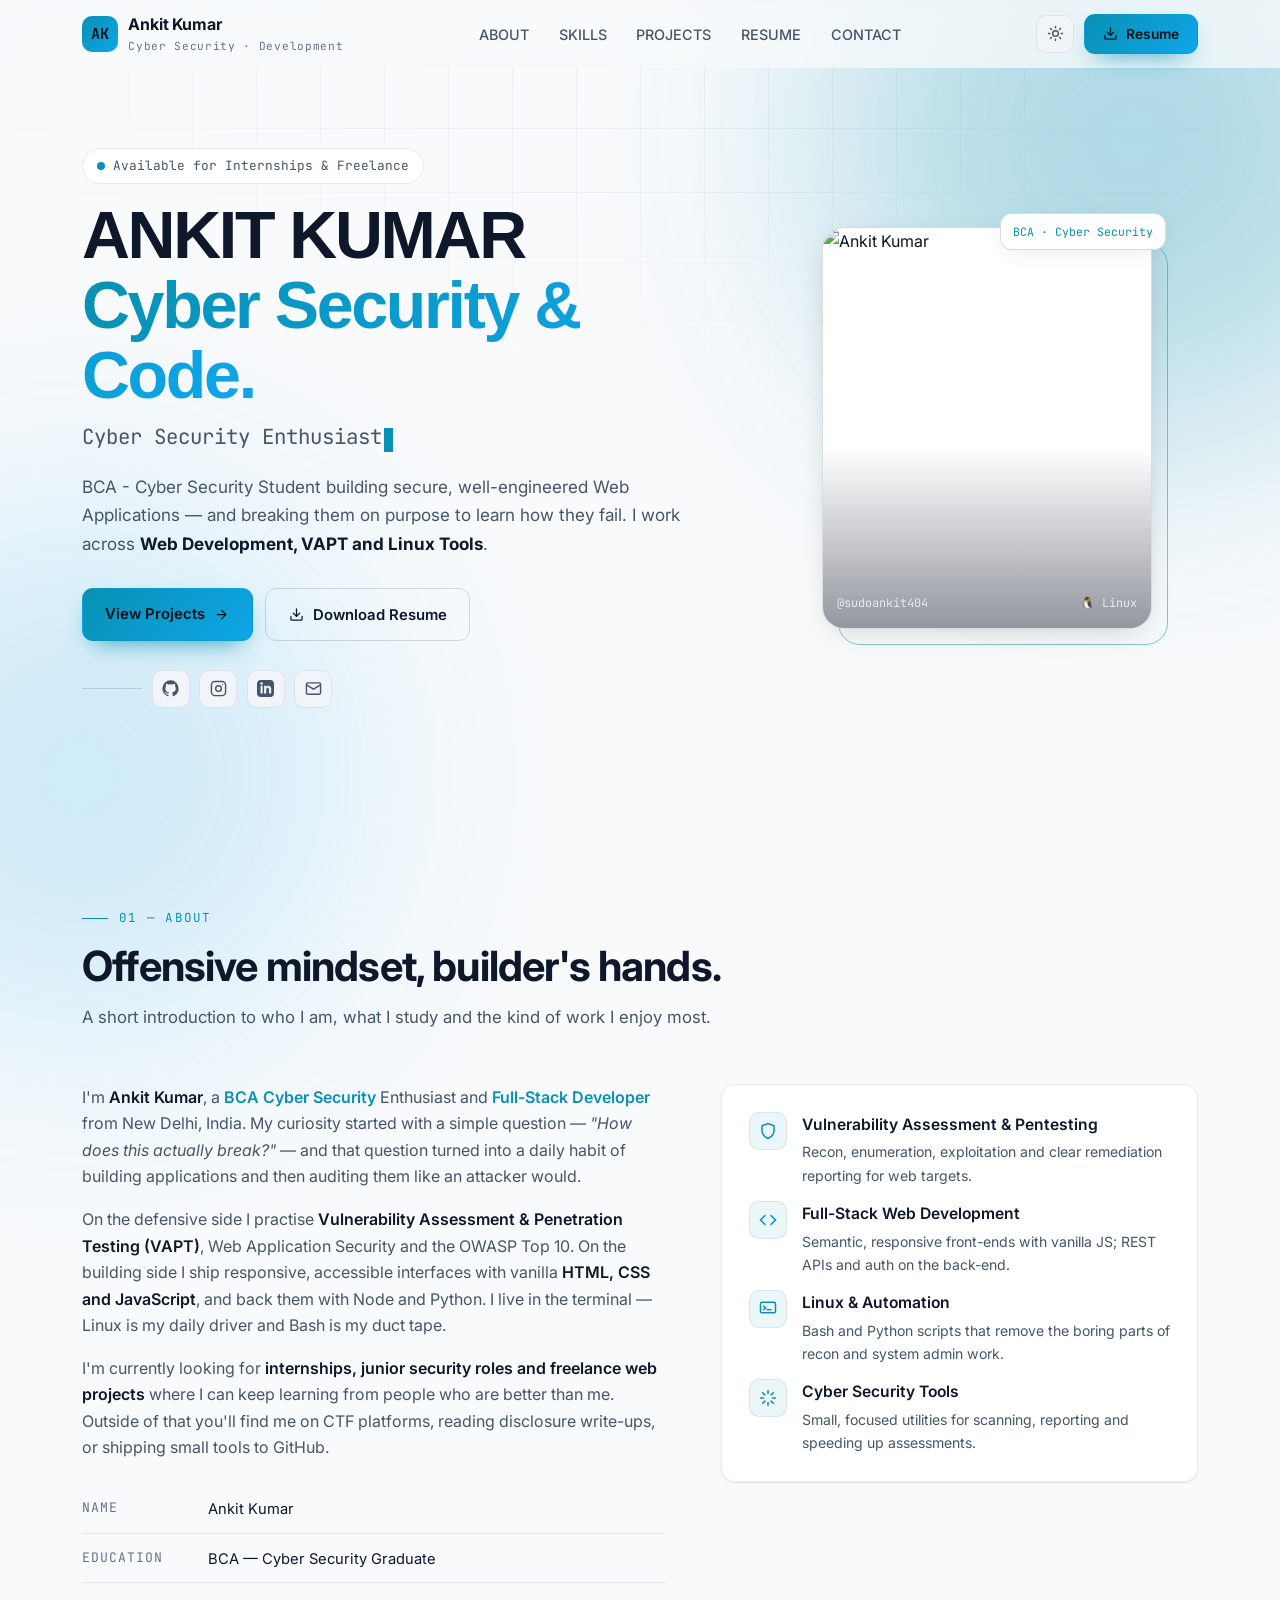
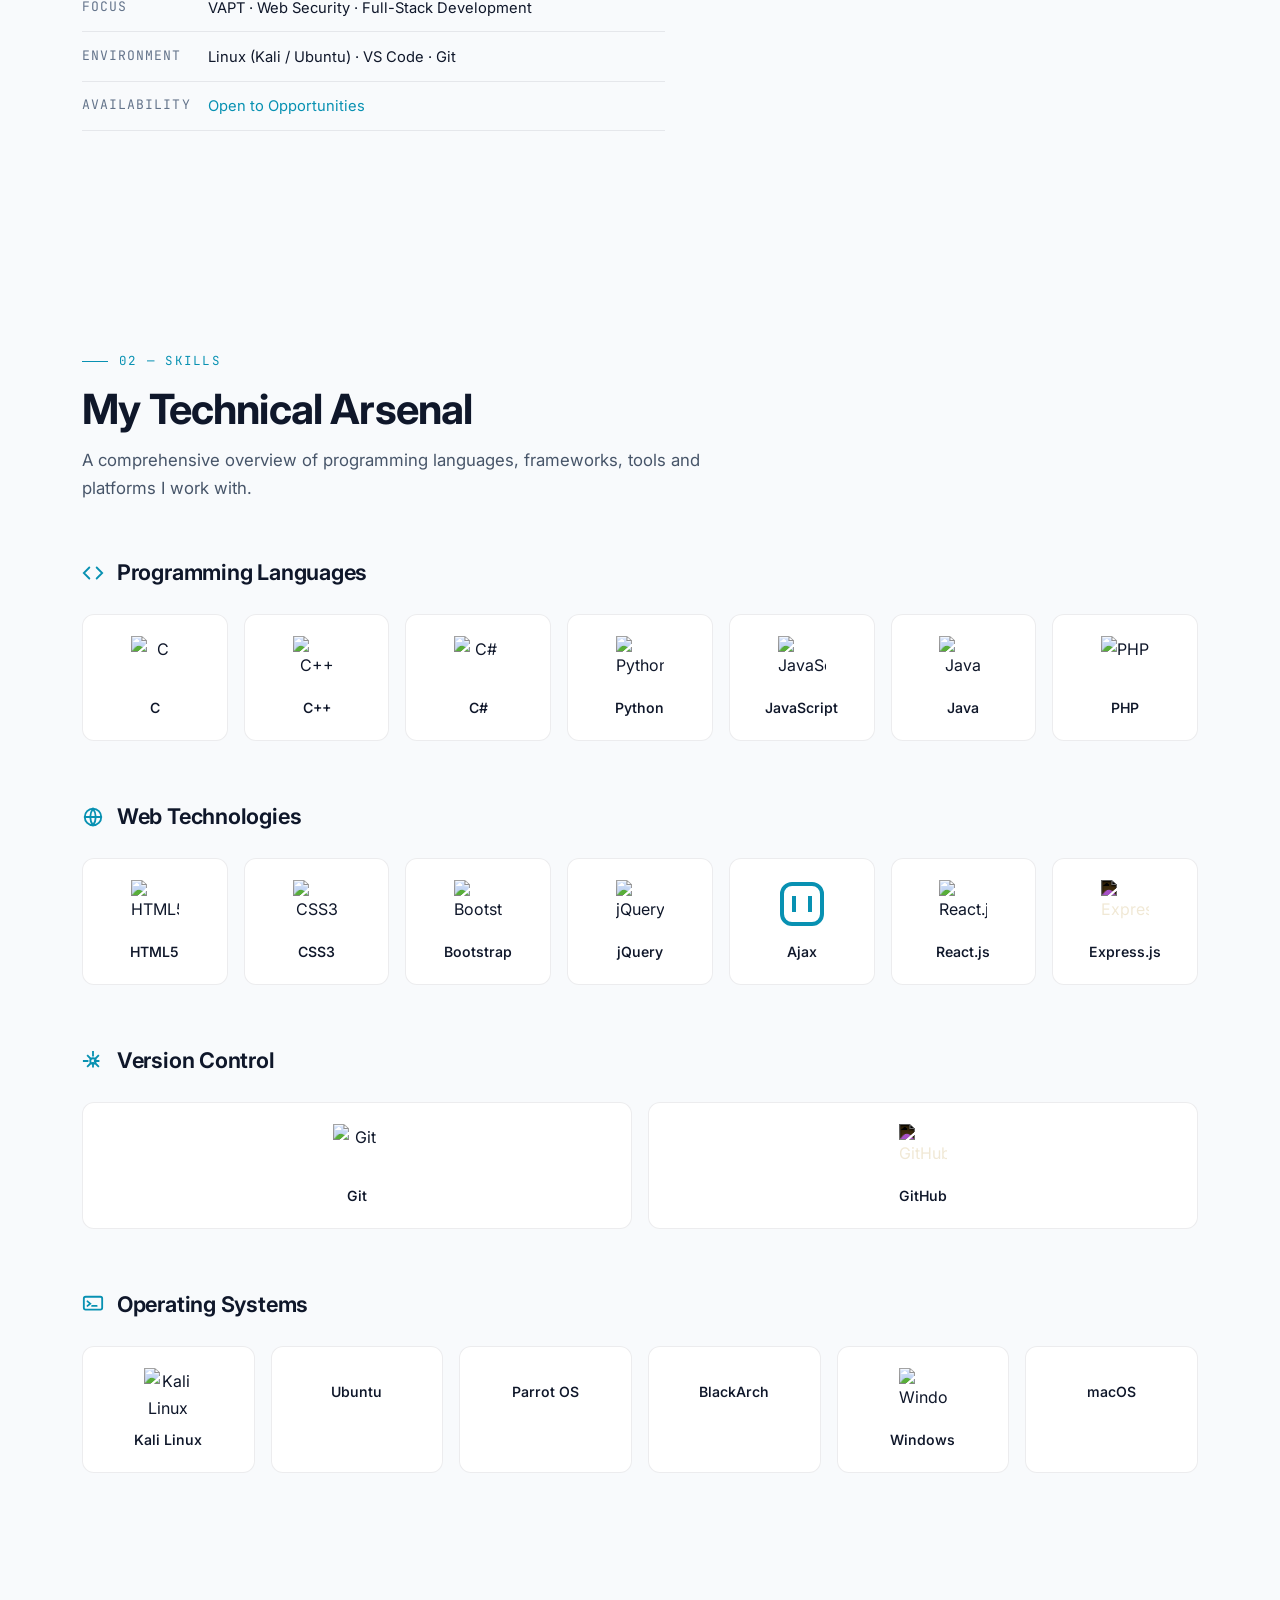
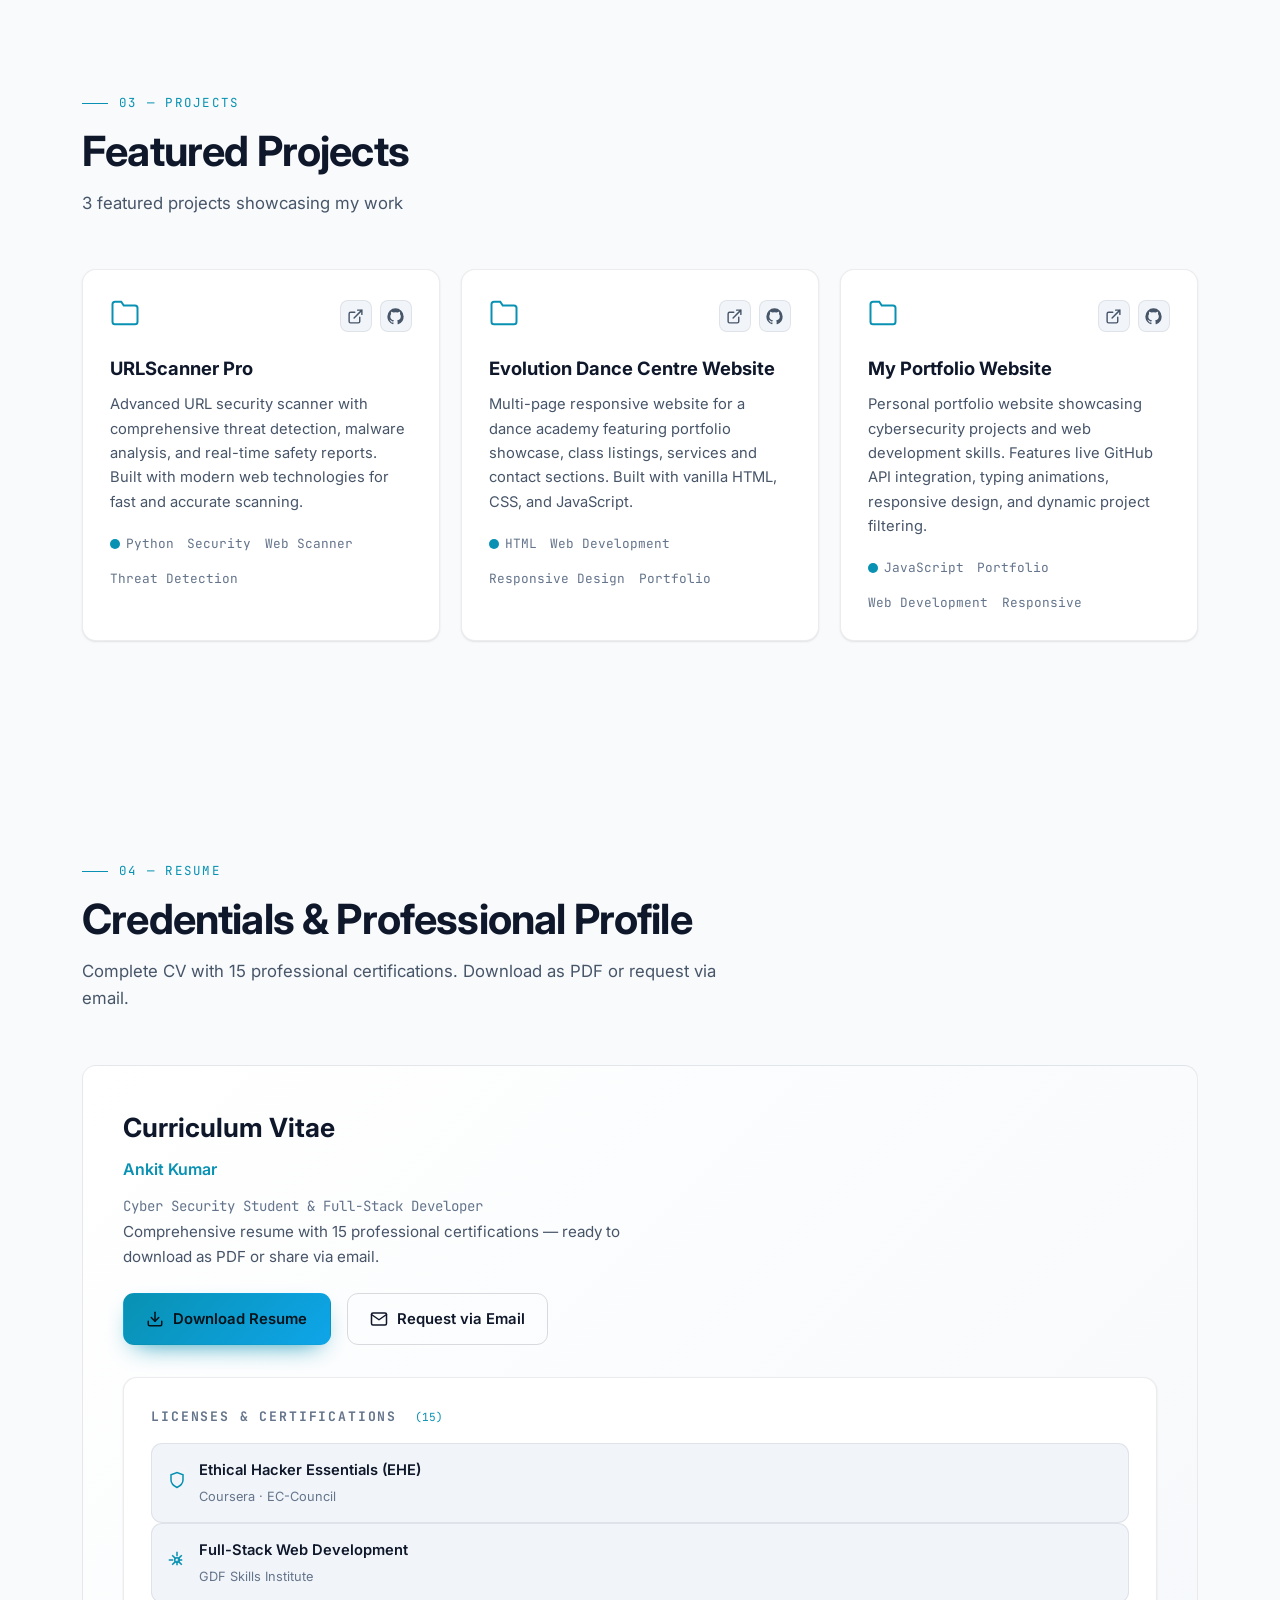
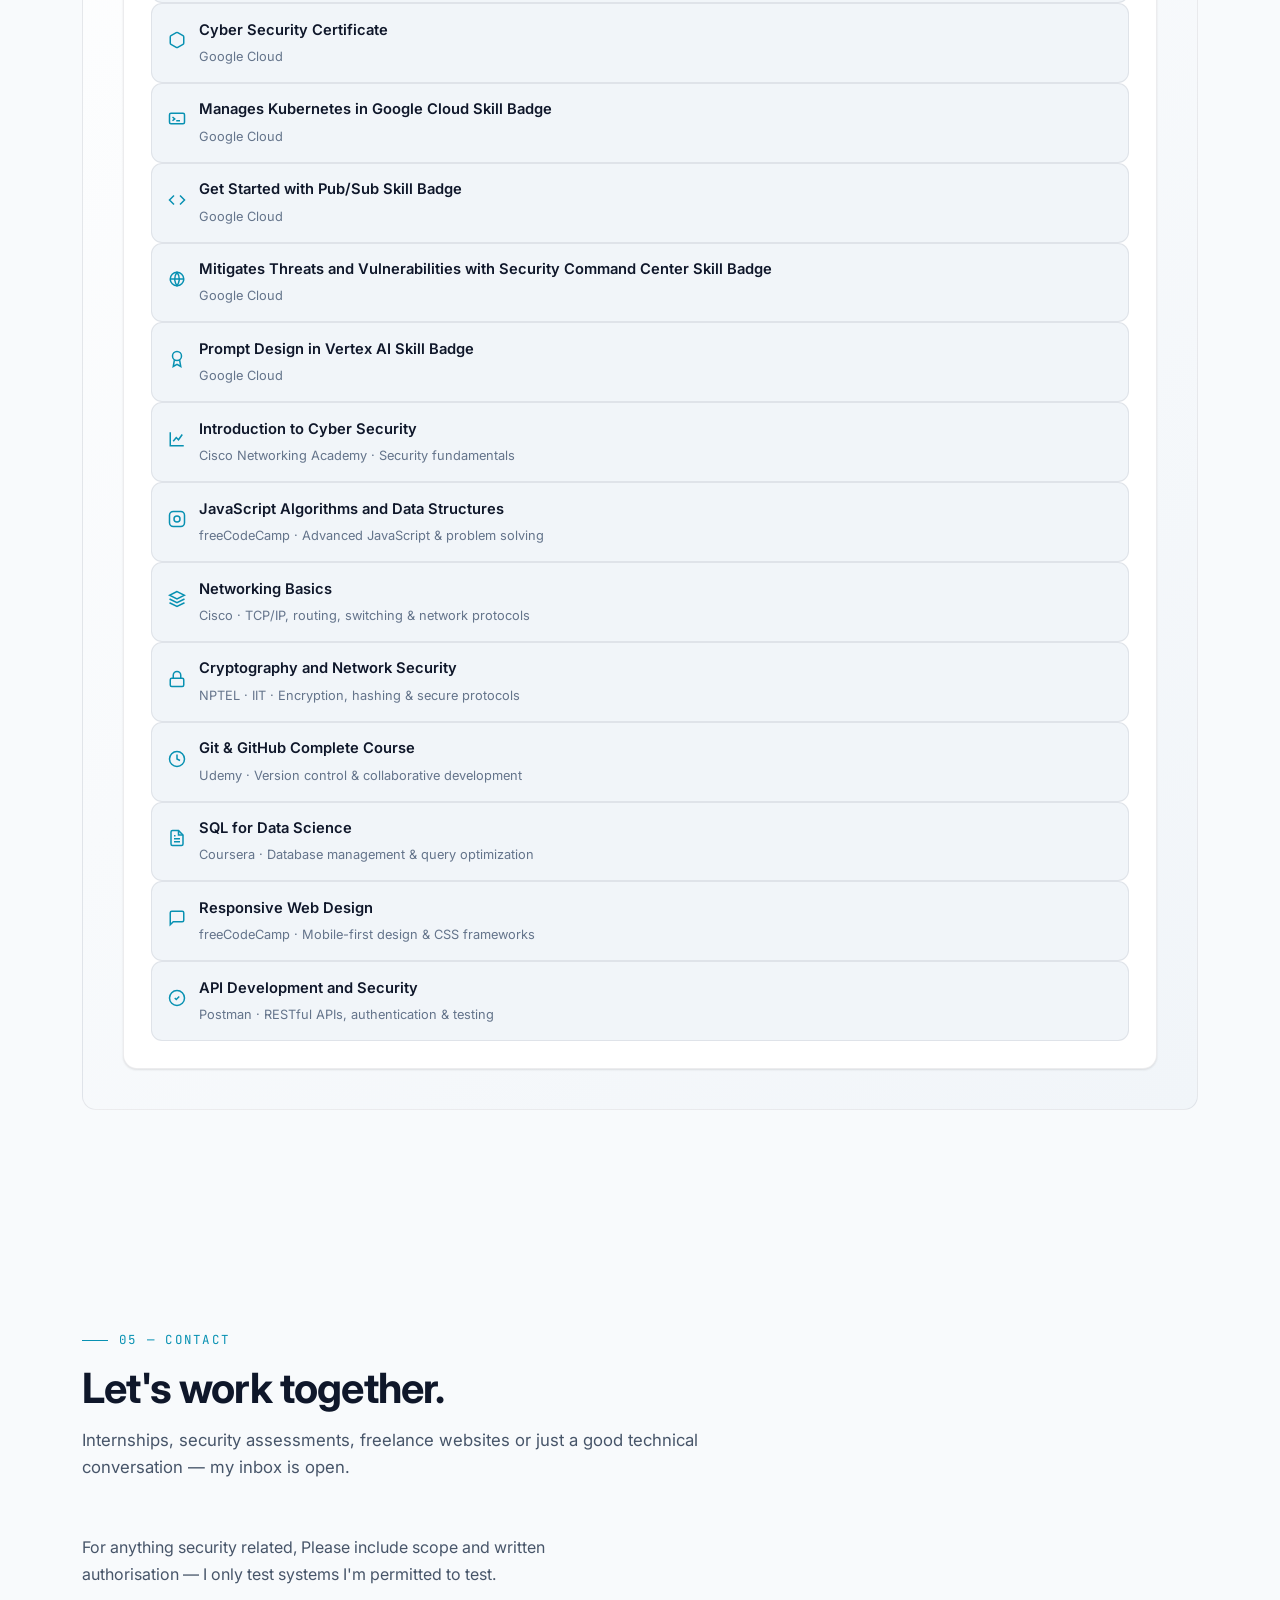
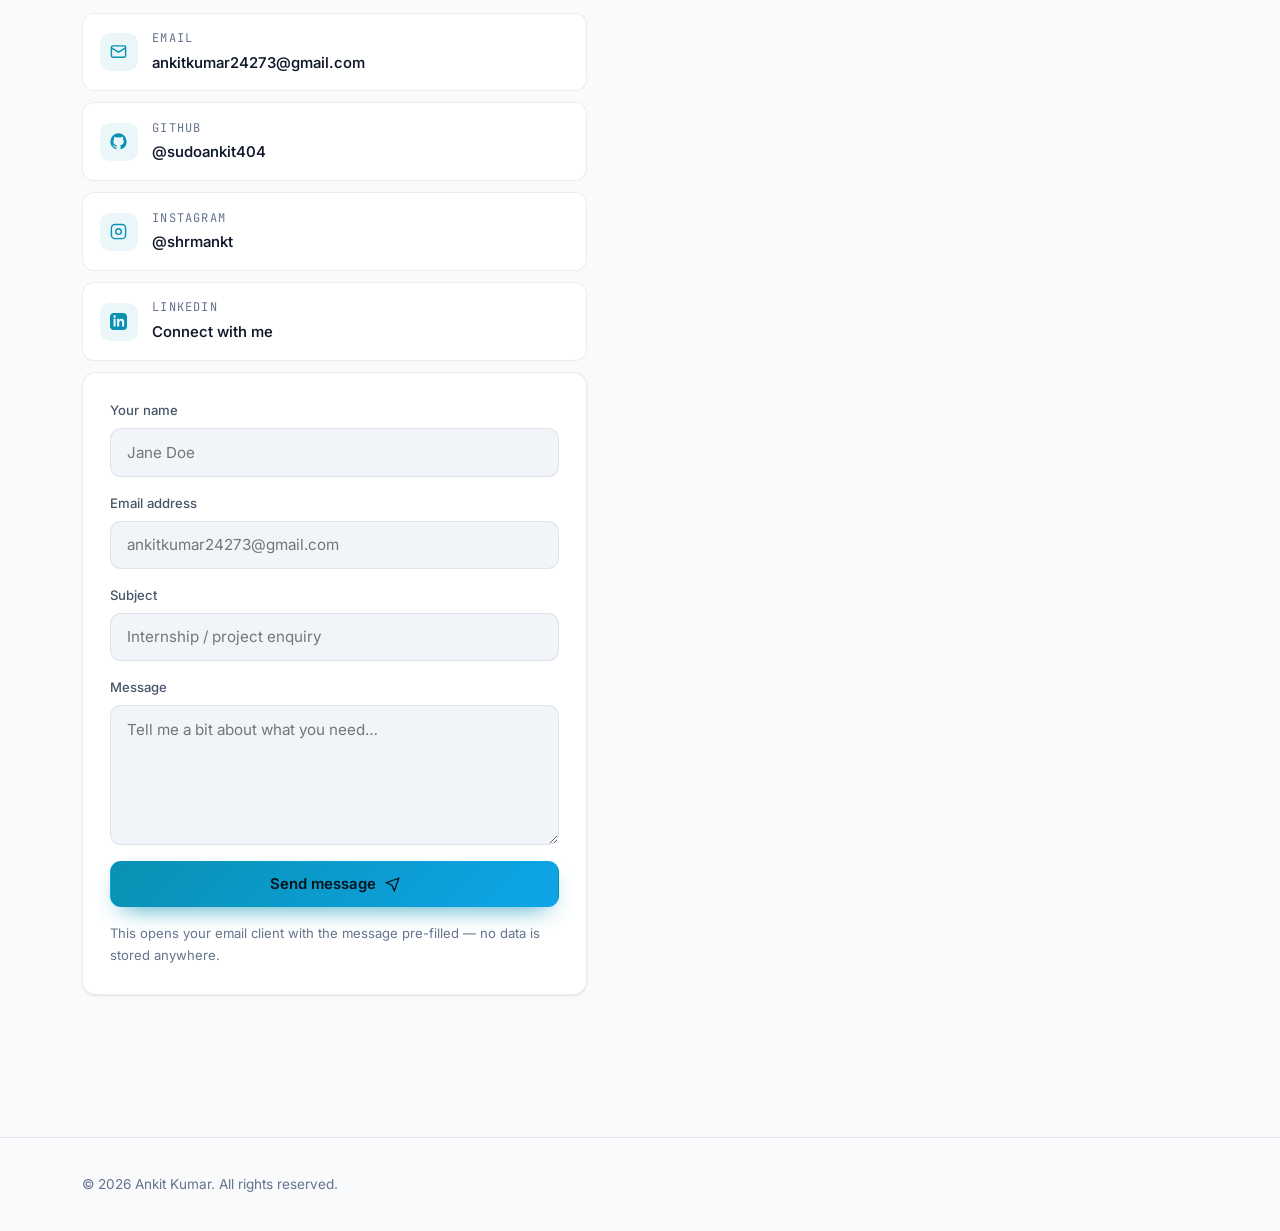
==== index.html @ 29e8b8a3 "Update index.html" ====
<!DOCTYPE html>
<html lang="en">
<head>
<meta charset="UTF-8">
<meta name="viewport" content="width=device-width, initial-scale=1.0, viewport-fit=cover">
<meta name="theme-color" content="#0b1120">
<meta name="description" content="Ankit Kumar — BCA Cyber Security Enthusiast, Full-Stack Developer and aspiring Ethical Hacker. Portfolio, projects and resume.">
<meta name="author" content="Ankit Kumar">
<meta property="og:title" content="Ankit Kumar — Cyber Security & Full-Stack Developer">
<meta property="og:description" content="BCA Cyber Security Enthusiast | Full-Stack Dev & Aspiring Ethical Hacker | Linux Explorer">
<meta property="og:image" content="https://avatars.githubusercontent.com/u/156931696?v=4">
<title>Ankit Kumar — Cyber Security Enthusiast & Full-Stack Developer</title>
<link rel="icon" href="https://avatars.githubusercontent.com/u/156931696?v=4">
<link rel="preconnect" href="https://fonts.googleapis.com">
<link rel="preconnect" href="https://fonts.gstatic.com" crossorigin>
<link href="https://fonts.googleapis.com/css2?family=Inter:wght@300;400;500;600;700;800&family=JetBrains+Mono:wght@400;500;700&display=swap" rel="stylesheet">
<link rel="stylesheet" href="https://cdn.jsdelivr.net/gh/devicons/devicon@latest/devicon.min.css">
<link rel="stylesheet" href="https://cdnjs.cloudflare.com/ajax/libs/font-awesome/6.4.0/css/all.min.css">
<link rel="stylesheet" href="style.css">
</head>
<body>
<div class="bg-grid"></div>
<div class="bg-glow a"></div>
<div class="bg-glow b"></div>

<!-- ================= NAV ================= -->
<header class="nav" id="nav">
  <div class="nav-inner">
    <a href="#home" class="brand">
      <span class="mark">AK</span>
      <span>Ankit Kumar<small class="mono">Cyber Security · Development</small></span>
    </a>
    <nav>
      <ul class="nav-links" id="navLinks">
        <li><a href="#about">ABOUT</a></li>
        <li><a href="#skills">SKILLS</a></li>
        <li><a href="#projects">PROJECTS</a></li>
        <li><a href="#resume">RESUME</a></li>
        <li><a href="#contact">CONTACT</a></li>
      </ul>
    </nav>
    <div class="nav-actions">
      <button class="icon-btn" id="themeBtn" aria-label="Toggle colour theme" title="Toggle theme">
        <svg id="themeIcon" width="17" height="17" viewBox="0 0 24 24" fill="none" stroke="currentColor" stroke-width="2" stroke-linecap="round"><path d="M21 12.79A9 9 0 1 1 11.21 3 7 7 0 0 0 21 12.79z"/></svg>
      </button>
      <button class="btn btn-primary desktop-cta" id="navResume" style="padding:.6rem 1.1rem;min-height:40px;font-size:.86rem">
        <svg width="15" height="15" viewBox="0 0 24 24" fill="none" stroke="currentColor" stroke-width="2" stroke-linecap="round" stroke-linejoin="round"><path d="M21 15v4a2 2 0 0 1-2 2H5a2 2 0 0 1-2-2v-4"/><polyline points="7 10 12 15 17 10"/><line x1="12" y1="15" x2="12" y2="3"/></svg>
        Resume
      </button>
      <button class="burger" id="burger" aria-label="Open menu" aria-expanded="false"><span></span><span></span><span></span></button>
    </div>
  </div>
</header>

<div class="mobile-menu" id="mobileMenu">
  <a href="#about"><span class="num"></span> ABOUT</a>
  <a href="#skills"><span class="num"></span> SKILLS</a>
  <a href="#projects"><span class="num"></span> PROJECTS</a>
  <a href="#resume"><span class="num"></span> RESUME</a>
  <a href="#contact"><span class="num"></span> CONTACT</a>
  <button class="btn btn-primary" onclick="downloadResume()">Download Resume (PDF)</button>
</div>

<!-- ================= HERO ================= -->
<section class="hero" id="home">
  <div class="wrap">
    <div class="hero-grid">
      <div>
        <span class="status"><span class="dot"></span> Available for Internships &amp; Freelance</span>
        <h1 style=" font-family: 'Segoe UI', Tahoma, Geneva, Verdana, sans-serif;">ANKIT KUMAR<br><span class="grad">Cyber Security &amp; Code.</span></h1>
        <div class="role"><span id="typed"></span><span class="caret"></span></div>
        <p class="lede">
          BCA - Cyber Security Student building secure, well-engineered Web Applications —
          and breaking them on purpose to learn how they fail. I work across
          <strong style="color:var(--text)">Web Development, VAPT and Linux Tools</strong>.
        </p>
        <div class="hero-cta">
          <a href="#projects" class="btn btn-primary">
            View Projects
            <svg width="15" height="15" viewBox="0 0 24 24" fill="none" stroke="currentColor" stroke-width="2" stroke-linecap="round"><path d="M5 12h14M12 5l7 7-7 7"/></svg>
          </a>
          <button class="btn btn-ghost" onclick="downloadResume()">
            <svg width="15" height="15" viewBox="0 0 24 24" fill="none" stroke="currentColor" stroke-width="2" stroke-linecap="round" stroke-linejoin="round"><path d="M21 15v4a2 2 0 0 1-2 2H5a2 2 0 0 1-2-2v-4"/><polyline points="7 10 12 15 17 10"/><line x1="12" y1="15" x2="12" y2="3"/></svg>
            Download Resume
          </button>
        </div>
        <div class="hero-socials">
          <span class="sep"></span>
          <a class="icon-btn" href="https://github.com/sudoankit404" target="_blank" rel="noopener" aria-label="GitHub">
            <svg width="17" height="17" viewBox="0 0 24 24" fill="currentColor"><path d="M12 .5A11.5 11.5 0 0 0 .5 12a11.5 11.5 0 0 0 7.86 10.92c.58.1.79-.25.79-.56v-2c-3.2.7-3.88-1.38-3.88-1.38-.53-1.34-1.3-1.7-1.3-1.7-1.05-.72.08-.7.08-.7 1.17.08 1.78 1.2 1.78 1.2 1.04 1.78 2.73 1.27 3.4.97.1-.75.4-1.27.73-1.56-2.56-.29-5.25-1.28-5.25-5.7 0-1.26.45-2.29 1.19-3.1-.12-.29-.52-1.46.11-3.05 0 0 .97-.31 3.18 1.18a11 11 0 0 1 5.8 0c2.2-1.49 3.17-1.18 3.17-1.18.63 1.59.23 2.76.12 3.05.74.81 1.18 1.84 1.18 3.1 0 4.43-2.69 5.4-5.26 5.69.41.36.78 1.06.78 2.14v3.17c0 .31.21.67.8.56A11.5 11.5 0 0 0 23.5 12 11.5 11.5 0 0 0 12 .5z"/></svg>
          </a>
          <a class="icon-btn" href="https://instagram.com/shrmankt" target="_blank" rel="noopener" aria-label="Instagram">
            <svg width="17" height="17" viewBox="0 0 24 24" fill="none" stroke="currentColor" stroke-width="2"><rect x="2" y="2" width="20" height="20" rx="5"/><circle cx="12" cy="12" r="4"/><circle cx="17.5" cy="6.5" r="1" fill="currentColor" stroke="none"/></svg>
          </a>
          <a class="icon-btn" href="https://www.linkedin.com/in/sudoankit404" target="_blank" rel="noopener" aria-label="LinkedIn">
            <svg width="17" height="17" viewBox="0 0 24 24" fill="currentColor"><path d="M19 0h-14c-2.76 0-5 2.24-5 5v14c0 2.76 2.24 5 5 5h14c2.76 0 5-2.24 5-5v-14c0-2.76-2.24-5-5-5zm-11 19h-3v-11h3v11zm-1.5-12.27a1.75 1.75 0 1 1 0-3.5 1.75 1.75 0 0 1 0 3.5zm13.5 12.27h-3v-5.6c0-3.37-4-3.11-4 0v5.6h-3v-11h3v1.77c1.4-2.59 7-2.78 7 2.47v6.76z"/></svg>
          </a>
          <a class="icon-btn" href="mailto:sudoankit404@gmail.com" aria-label="Email">
            <svg width="17" height="17" viewBox="0 0 24 24" fill="none" stroke="currentColor" stroke-width="2"><rect x="2" y="4" width="20" height="16" rx="2"/><path d="m22 7-10 6L2 7"/></svg>
          </a>
        </div>
      </div>

      <div class="portrait-wrap">
        <div class="portrait">
          <img src="https://avatars.githubusercontent.com/u/156931696?v=4" alt="Ankit Kumar" width="400" height="400">
          <div class="portrait-tag"><span>@sudoankit404</span><span id="locTag">🐧 Linux</span></div>
        </div>
        <div class="portrait-frame"></div>
        <div class="portrait-badge mono">BCA · Cyber Security</div>
      </div>
    </div>


  </div>
</section>

<!-- ================= ABOUT ================= -->
<section class="section" id="about">
  <div class="wrap">
    <div class="head reveal">
      <div class="eyebrow">01 — About</div>
      <h2 class="title">Offensive mindset, builder's hands.</h2>
      <p class="subtitle">A short introduction to who I am, what I study and the kind of work I enjoy most.</p>
    </div>

    <div class="about-grid">
      <div class="reveal">
        <p>
          I'm <strong>Ankit Kumar</strong>, a <span class="highlight">BCA Cyber Security</span> Enthusiast and
          <span class="highlight">Full-Stack Developer</span> from New Delhi, India. My curiosity started with a simple
          question — <em>"How does this actually break?"</em> — and that question turned into a daily habit of
          building applications and then auditing them like an attacker would.
        </p>
        <p>
          On the defensive side I practise <strong>Vulnerability Assessment &amp; Penetration Testing (VAPT)</strong>,
          Web Application Security and the OWASP Top 10. On the building side I ship responsive, accessible
          interfaces with vanilla <strong>HTML, CSS and JavaScript</strong>, and back them with Node and Python.
          I live in the terminal — Linux is my daily driver and Bash is my duct tape.
        </p>
        <p>
          I'm currently looking for <strong>internships, junior security roles and freelance web projects</strong>
          where I can keep learning from people who are better than me. Outside of that you'll find me on CTF
          platforms, reading disclosure write-ups, or shipping small tools to GitHub.
        </p>

        <dl class="info-list">
          <div class="info-row"><dt>Name</dt><dd>Ankit Kumar</dd></div>
          <div class="info-row"><dt>Education</dt><dd>BCA — Cyber Security Graduate</dd></div>
          <div class="info-row"><dt>Focus</dt><dd>VAPT · Web Security · Full-Stack Development</dd></div>
          <div class="info-row"><dt>Environment</dt><dd>Linux (Kali / Ubuntu) · VS Code · Git</dd></div>
          <div class="info-row"><dt>Availability</dt><dd style="color:var(--brand)">Open to Opportunities</dd></div>
        </dl>
      </div>

      <div class="card focus-card reveal">
        <div class="focus-item">
          <div class="ic"><svg width="18" height="18" viewBox="0 0 24 24" fill="none" stroke="currentColor" stroke-width="2"><path d="M12 22s8-4 8-10V5l-8-3-8 3v7c0 6 8 10 8 10z"/></svg></div>
          <div><h4>Vulnerability Assessment &amp; Pentesting</h4><p>Recon, enumeration, exploitation and clear remediation reporting for web targets.</p></div>
        </div>
        <div class="focus-item">
          <div class="ic"><svg width="18" height="18" viewBox="0 0 24 24" fill="none" stroke="currentColor" stroke-width="2" stroke-linecap="round"><polyline points="16 18 22 12 16 6"/><polyline points="8 6 2 12 8 18"/></svg></div>
          <div><h4>Full-Stack Web Development</h4><p>Semantic, responsive front-ends with vanilla JS; REST APIs and auth on the back-end.</p></div>
        </div>
        <div class="focus-item">
          <div class="ic"><svg width="18" height="18" viewBox="0 0 24 24" fill="none" stroke="currentColor" stroke-width="2" stroke-linecap="round"><rect x="2" y="3" width="20" height="14" rx="2"/><path d="M6 8l3 2.5L6 13M11 13h5"/></svg></div>
          <div><h4>Linux &amp; Automation</h4><p>Bash and Python scripts that remove the boring parts of recon and system admin work.</p></div>
        </div>
        <div class="focus-item">
          <div class="ic"><svg width="18" height="18" viewBox="0 0 24 24" fill="none" stroke="currentColor" stroke-width="2" stroke-linecap="round"><path d="M12 2v4M12 18v4M4.9 4.9l2.9 2.9M16.2 16.2l2.9 2.9M2 12h4M18 12h4M4.9 19.1l2.9-2.9M16.2 7.8l2.9-2.9"/></svg></div>
          <div><h4>Cyber Security Tools</h4><p>Small, focused utilities for scanning, reporting and speeding up assessments.</p></div>
        </div>
      </div>
    </div>
  </div>
</section>


<!-- ================= SKILLS ================= -->
<section class="section" id="skills">
  <div class="wrap">
    <div class="head reveal">
      <div class="eyebrow">02 — Skills</div>
      <h2 class="title">My Technical Arsenal</h2>
      <p class="subtitle">A comprehensive overview of programming languages, frameworks, tools and platforms I work with.</p>
    </div>

    <div class="skills-category reveal">
      <h3 class="cat-title">
        <svg width="22" height="22" viewBox="0 0 24 24" fill="none" stroke="currentColor" stroke-width="2" stroke-linecap="round"><polyline points="16 18 22 12 16 6"/><polyline points="8 6 2 12 8 18"/></svg>
        Programming Languages
      </h3>
      <div class="tech-grid">
        <div class="tech-item">
          <img src="https://cdn.jsdelivr.net/gh/devicons/devicon/icons/c/c-original.svg" alt="C" width="48" height="48">
          <span>C</span>
        </div>
        <div class="tech-item">
          <img src="https://cdn.jsdelivr.net/gh/devicons/devicon/icons/cplusplus/cplusplus-original.svg" alt="C++" width="48" height="48">
          <span>C++</span>
        </div>
        <div class="tech-item">
          <img src="https://cdn.jsdelivr.net/gh/devicons/devicon/icons/csharp/csharp-original.svg" alt="C#" width="48" height="48">
          <span>C#</span>
        </div>
        <div class="tech-item">
          <img src="https://cdn.jsdelivr.net/gh/devicons/devicon/icons/python/python-original.svg" alt="Python" width="48" height="48">
          <span>Python</span>
        </div>
        <div class="tech-item">
          <img src="https://cdn.jsdelivr.net/gh/devicons/devicon/icons/javascript/javascript-original.svg" alt="JavaScript" width="48" height="48">
          <span>JavaScript</span>
        </div>
        <div class="tech-item">
          <img src="https://cdn.jsdelivr.net/gh/devicons/devicon/icons/java/java-original.svg" alt="Java" width="48" height="48">
          <span>Java</span>
        </div>
        <div class="tech-item">
          <img src="https://cdn.jsdelivr.net/gh/devicons/devicon/icons/php/php-original.svg" alt="PHP" width="48" height="48">
          <span>PHP</span>
        </div>
      </div>
    </div>

    <div class="skills-category reveal">
      <h3 class="cat-title">
        <svg width="22" height="22" viewBox="0 0 24 24" fill="none" stroke="currentColor" stroke-width="2" stroke-linecap="round"><circle cx="12" cy="12" r="9"/><path d="M3 12h18M12 3a15 15 0 0 1 0 18 15 15 0 0 1 0-18z"/></svg>
        Web Technologies
      </h3>
      <div class="tech-grid">
        <div class="tech-item">
          <img src="https://cdn.jsdelivr.net/gh/devicons/devicon/icons/html5/html5-original.svg" alt="HTML5" width="48" height="48">
          <span>HTML5</span>
        </div>
        <div class="tech-item">
          <img src="https://cdn.jsdelivr.net/gh/devicons/devicon/icons/css3/css3-original.svg" alt="CSS3" width="48" height="48">
          <span>CSS3</span>
        </div>
        <div class="tech-item">
          <img src="https://cdn.jsdelivr.net/gh/devicons/devicon/icons/bootstrap/bootstrap-original.svg" alt="Bootstrap" width="48" height="48">
          <span>Bootstrap</span>
        </div>
        <div class="tech-item">
          <img src="https://cdn.jsdelivr.net/gh/devicons/devicon/icons/jquery/jquery-original.svg" alt="jQuery" width="48" height="48">
          <span>jQuery</span>
        </div>
        <div class="tech-item">
          <svg width="48" height="48" viewBox="0 0 24 24" fill="none" stroke="currentColor" stroke-width="2"><rect x="2" y="2" width="20" height="20" rx="5"/><path d="M16 8v8M8 8v8"/></svg>
          <span>Ajax</span>
        </div>
        <div class="tech-item">
          <img src="https://cdn.jsdelivr.net/gh/devicons/devicon/icons/react/react-original.svg" alt="React.js" width="48" height="48">
          <span>React.js</span>
        </div>
        <div class="tech-item">
          <img src="https://cdn.jsdelivr.net/gh/devicons/devicon/icons/express/express-original.svg" alt="Express.js" width="48" height="48">
          <span>Express.js</span>
        </div>
      </div>
    </div>

    <div class="skills-category reveal">
      <h3 class="cat-title">
        <svg width="22" height="22" viewBox="0 0 24 24" fill="none" stroke="currentColor" stroke-width="2"><circle cx="12" cy="12" r="3"/><path d="M12 1v6m0 6v6M5.6 5.6l4.2 4.2m4.4 4.4l4.2 4.2M1 12h6m6 0h6M5.6 18.4l4.2-4.2m4.4-4.4l4.2-4.2"/></svg>
        Version Control
      </h3>
      <div class="tech-grid">
        <div class="tech-item">
          <img src="https://cdn.jsdelivr.net/gh/devicons/devicon/icons/git/git-original.svg" alt="Git" width="48" height="48">
          <span>Git</span>
        </div>
        <div class="tech-item">
          <img src="https://cdn.jsdelivr.net/gh/devicons/devicon/icons/github/github-original.svg" alt="GitHub" width="48" height="48">
          <span>GitHub</span>
        </div>
      </div>
    </div>

    <div class="skills-category reveal">
      <h3 class="cat-title">
        <svg width="22" height="22" viewBox="0 0 24 24" fill="none" stroke="currentColor" stroke-width="2" stroke-linecap="round"><rect x="2" y="3" width="20" height="14" rx="2"/><path d="M6 8l3 2.5L6 13M11 13h5"/></svg>
        Operating Systems
      </h3>
      <div class="tech-grid">
        <div class="tech-item">
          <img src="https://cdn.jsdelivr.net/gh/glincker/thesvg@main/public/icons/kali-linux/default.svg" alt="Kali Linux" width="45" height="45"/>
          <span>Kali Linux</span>
        </div>
        <div class="tech-item">
          <i class="devicon-ubuntu-plain colored skill-logo" alt="Ubuntu" width="48" height="48"></i>
          <span>Ubuntu</span>
        </div>
        <div class="tech-item">
          <i class="devicon-linux-plain skill-logo" alt="ParrotOS" style="color: #16C0ED;"></i>
          <span>Parrot OS</span>
        </div>
        <div class="tech-item">
          <i class="devicon-archlinux-plain skill-logo" alt="BlackArch" style="color: #1793D1;"></i>
          <span>BlackArch</span>
        </div>
        <div class="tech-item">
          <img src="https://cdn.jsdelivr.net/gh/devicons/devicon/icons/windows8/windows8-original.svg" alt="Windows" width="48" height="48">
          <span>Windows</span>
        </div>
        <div class="tech-item">
          <i class="devicon-apple-original skill-logo" alt="macOS" width="48" height="48" style="color: #fff;"></i>
          <span>macOS</span>
        </div>
      </div>
    </div>
  </div>
</section>

 <!-- Projects -->
 <section class="section" id="projects">
    <div class="wrap">
      <div class="head reveal">
        <div class="eyebrow">03 — Projects</div>
        <h2 class="title">Featured Projects</h2>
        <p class="subtitle" id="repoCount">3 featured projects showcasing my work</p>
      </div>

      <div class="proj-grid" id="projGrid">
        <!-- URLScanner Pro -->
        <article class="card proj">
          <div class="proj-top">
            <span class="folder"><svg width="30" height="30" viewBox="0 0 24 24" fill="none" stroke="currentColor" stroke-width="1.6"><path d="M22 19a2 2 0 0 1-2 2H4a2 2 0 0 1-2-2V5a2 2 0 0 1 2-2h5l2 3h9a2 2 0 0 1 2 2z"/></svg></span>
            <span class="proj-links">
              <a href="https://sudoankit404.github.io/URLScanner-Pro/" target="_blank" rel="noopener" aria-label="Live demo"><svg width="17" height="17" viewBox="0 0 24 24" fill="none" stroke="currentColor" stroke-width="2" stroke-linecap="round"><path d="M18 13v6a2 2 0 0 1-2 2H5a2 2 0 0 1-2-2V8a2 2 0 0 1 2-2h6"/><path d="M15 3h6v6M10 14 21 3"/></svg></a>
              <a href="https://github.com/sudoankit404/URLScanner-Pro" target="_blank" rel="noopener" aria-label="Source code"><svg width="17" height="17" viewBox="0 0 24 24" fill="currentColor"><path d="M12 .5A11.5 11.5 0 0 0 .5 12a11.5 11.5 0 0 0 7.86 10.92c.58.1.79-.25.79-.56v-2c-3.2.7-3.88-1.38-3.88-1.38-.53-1.34-1.3-1.7-1.3-1.7-1.05-.72.08-.7.08-.7 1.17.08 1.78 1.2 1.78 1.2 1.04 1.78 2.73 1.27 3.4.97.1-.75.4-1.27.73-1.56-2.56-.29-5.25-1.28-5.25-5.7 0-1.26.45-2.29 1.19-3.1-.12-.29-.52-1.46.11-3.05 0 0 .97-.31 3.18 1.18a11 11 0 0 1 5.8 0c2.2-1.49 3.17-1.18 3.17-1.18.63 1.59.23 2.76.12 3.05.74.81 1.18 1.84 1.18 3.1 0 4.43-2.69 5.4-5.26 5.69.41.36.78 1.06.78 2.14v3.17c0 .31.21.67.8.56A11.5 11.5 0 0 0 23.5 12 11.5 11.5 0 0 0 12 .5z"/></svg></a>
            </span>
          </div>
          <h3><a href="https://github.com/sudoankit404/URLScanner-Pro" target="_blank" rel="noopener">URLScanner Pro</a></h3>
          <p>Advanced URL security scanner with comprehensive threat detection, malware analysis, and real-time safety reports. Built with modern web technologies for fast and accurate scanning.</p>
          <div class="proj-meta">
            <span><span class="lang-dot"></span>Python</span>
            <span>Security</span>
            <span>Web Scanner</span>
            <span>Threat Detection</span>
          </div>
        </article>

        <!-- Evolution Dance Centre -->
        <article class="card proj">
          <div class="proj-top">
            <span class="folder"><svg width="30" height="30" viewBox="0 0 24 24" fill="none" stroke="currentColor" stroke-width="1.6"><path d="M22 19a2 2 0 0 1-2 2H4a2 2 0 0 1-2-2V5a2 2 0 0 1 2-2h5l2 3h9a2 2 0 0 1 2 2z"/></svg></span>
            <span class="proj-links">
              <a href="https://sudoankit404.github.io/Evolution-Dance-Centre-Website-/" target="_blank" rel="noopener" aria-label="Live demo"><svg width="17" height="17" viewBox="0 0 24 24" fill="none" stroke="currentColor" stroke-width="2" stroke-linecap="round"><path d="M18 13v6a2 2 0 0 1-2 2H5a2 2 0 0 1-2-2V8a2 2 0 0 1 2-2h6"/><path d="M15 3h6v6M10 14 21 3"/></svg></a>
              <a href="https://github.com/sudoankit404/Evolution-Dance-Centre-Website-" target="_blank" rel="noopener" aria-label="Source code"><svg width="17" height="17" viewBox="0 0 24 24" fill="currentColor"><path d="M12 .5A11.5 11.5 0 0 0 .5 12a11.5 11.5 0 0 0 7.86 10.92c.58.1.79-.25.79-.56v-2c-3.2.7-3.88-1.38-3.88-1.38-.53-1.34-1.3-1.7-1.3-1.7-1.05-.72.08-.7.08-.7 1.17.08 1.78 1.2 1.78 1.2 1.04 1.78 2.73 1.27 3.4.97.1-.75.4-1.27.73-1.56-2.56-.29-5.25-1.28-5.25-5.7 0-1.26.45-2.29 1.19-3.1-.12-.29-.52-1.46.11-3.05 0 0 .97-.31 3.18 1.18a11 11 0 0 1 5.8 0c2.2-1.49 3.17-1.18 3.17-1.18.63 1.59.23 2.76.12 3.05.74.81 1.18 1.84 1.18 3.1 0 4.43-2.69 5.4-5.26 5.69.41.36.78 1.06.78 2.14v3.17c0 .31.21.67.8.56A11.5 11.5 0 0 0 23.5 12 11.5 11.5 0 0 0 12 .5z"/></svg></a>
            </span>
          </div>
          <h3><a href="https://github.com/sudoankit404/Evolution-Dance-Centre-Website-" target="_blank" rel="noopener">Evolution Dance Centre Website</a></h3>
          <p>Multi-page responsive website for a dance academy featuring portfolio showcase, class listings, services and contact sections. Built with vanilla HTML, CSS, and JavaScript.</p>
          <div class="proj-meta">
            <span><span class="lang-dot"></span>HTML</span>
            <span>Web Development</span>
            <span>Responsive Design</span>
            <span>Portfolio</span>
          </div>
        </article>

        <!-- My Portfolio Website -->
        <article class="card proj">
          <div class="proj-top">
            <span class="folder"><svg width="30" height="30" viewBox="0 0 24 24" fill="none" stroke="currentColor" stroke-width="1.6"><path d="M22 19a2 2 0 0 1-2 2H4a2 2 0 0 1-2-2V5a2 2 0 0 1 2-2h5l2 3h9a2 2 0 0 1 2 2z"/></svg></span>
            <span class="proj-links">
              <a href="https://sudoankit404.github.io/My-Portfolio-Website/" target="_blank" rel="noopener" aria-label="Live demo"><svg width="17" height="17" viewBox="0 0 24 24" fill="none" stroke="currentColor" stroke-width="2" stroke-linecap="round"><path d="M18 13v6a2 2 0 0 1-2 2H5a2 2 0 0 1-2-2V8a2 2 0 0 1 2-2h6"/><path d="M15 3h6v6M10 14 21 3"/></svg></a>
              <a href="https://github.com/sudoankit404/My-Portfolio-Website" target="_blank" rel="noopener" aria-label="Source code"><svg width="17" height="17" viewBox="0 0 24 24" fill="currentColor"><path d="M12 .5A11.5 11.5 0 0 0 .5 12a11.5 11.5 0 0 0 7.86 10.92c.58.1.79-.25.79-.56v-2c-3.2.7-3.88-1.38-3.88-1.38-.53-1.34-1.3-1.7-1.3-1.7-1.05-.72.08-.7.08-.7 1.17.08 1.78 1.2 1.78 1.2 1.04 1.78 2.73 1.27 3.4.97.1-.75.4-1.27.73-1.56-2.56-.29-5.25-1.28-5.25-5.7 0-1.26.45-2.29 1.19-3.1-.12-.29-.52-1.46.11-3.05 0 0 .97-.31 3.18 1.18a11 11 0 0 1 5.8 0c2.2-1.49 3.17-1.18 3.17-1.18.63 1.59.23 2.76.12 3.05.74.81 1.18 1.84 1.18 3.1 0 4.43-2.69 5.4-5.26 5.69.41.36.78 1.06.78 2.14v3.17c0 .31.21.67.8.56A11.5 11.5 0 0 0 23.5 12 11.5 11.5 0 0 0 12 .5z"/></svg></a>
            </span>
          </div>
          <h3><a href="https://github.com/sudoankit404/My-Portfolio-Website" target="_blank" rel="noopener">My Portfolio Website</a></h3>
          <p>Personal portfolio website showcasing cybersecurity projects and web development skills. Features live GitHub API integration, typing animations, responsive design, and dynamic project filtering.</p>
          <div class="proj-meta">
            <span><span class="lang-dot"></span>JavaScript</span>
            <span>Portfolio</span>
            <span>Web Development</span>
            <span>Responsive</span>
          </div>
        </article>
      </div>
    </div>
  </section>
<!-- Resume -->
  <section class="section" id="resume">
    <div class="wrap">
      <div class="head reveal">
        <div class="eyebrow">04 — Resume</div>
        <h2 class="title">Credentials & Professional Profile</h2>
        <p class="subtitle">Complete CV with 15 professional certifications. Download as PDF or request via email.</p>
      </div>

      <div class="reveal">
        <div class="resume-card">
          <div class="resume-header">
            <h3>Curriculum Vitae</h3>
            <div class="sub">Ankit Kumar</div>
            <p class="mono" style="color:var(--dim);font-size:.88rem">Cyber Security Student & Full-Stack Developer</p>
            <p>
              Comprehensive resume with 15 professional certifications — ready to download as PDF or share via email.
            </p>
            <div class="resume-actions">
              <button class="btn btn-primary" id="downloadBtn">
                <svg width="18" height="18" viewBox="0 0 24 24" fill="none" stroke="currentColor" stroke-width="2" stroke-linecap="round" stroke-linejoin="round"><path d="M21 15v4a2 2 0 0 1-2 2H5a2 2 0 0 1-2-2v-4"/><polyline points="7 10 12 15 17 10"/><line x1="12" y1="15" x2="12" y2="3"/></svg>
                Download Resume
              </button>
              <a href="mailto:sudoankit404@gmail.com" class="btn btn-ghost">
                <svg width="18" height="18" viewBox="0 0 24 24" fill="none" stroke="currentColor" stroke-width="2" stroke-linecap="round" stroke-linejoin="round"><path d="M4 4h16c1.1 0 2 .9 2 2v12c0 1.1-.9 2-2 2H4c-1.1 0-2-.9-2-2V6c0-1.1.9-2 2-2z"/><polyline points="22,6 12,13 2,6"/></svg>
                Request via Email
              </a>
            </div>
          </div>

        <div class="card" style="margin-top:1.1rem">
          <h4 style="font-size:.82rem;text-transform:uppercase;letter-spacing:.14em;color:var(--dim);font-family:'JetBrains Mono',monospace;margin-bottom:1rem">Licenses &amp; Certifications
            <span style="font-size:.7rem;color:var(--brand);font-weight:400;text-transform:none;letter-spacing:normal;margin-left:.5rem">(15)</span>
          </h4>
          <div class="cert-list">
            <div class="cert">
              <span class="ic"><svg width="18" height="18" viewBox="0 0 24 24" fill="none" stroke="currentColor" stroke-width="2"><path d="M12 22s8-4 8-10V5l-8-3-8 3v7c0 6 8 10 8 10z"/></svg></span>
              <div><b>Ethical Hacker Essentials (EHE)</b><span>Coursera · EC-Council </span></div>
            </div>
            <div class="cert">
              <span class="ic"><svg width="18" height="18" viewBox="0 0 24 24" fill="none" stroke="currentColor" stroke-width="2"><circle cx="12" cy="12" r="3"/><path d="M12 1v6m0 6v6M5.6 5.6l4.2 4.2m4.4 4.4l4.2 4.2M1 12h6m6 0h6M5.6 18.4l4.2-4.2m4.4-4.4l4.2-4.2"/></svg></span>
              <div><b>Full-Stack Web Development</b><span>GDF Skills Institute</span></div>
            </div>
            <div class="cert">
              <span class="ic"><svg width="18" height="18" viewBox="0 0 24 24" fill="none" stroke="currentColor" stroke-width="2"><path d="M21 16V8a2 2 0 0 0-1-1.73l-7-4a2 2 0 0 0-2 0l-7 4A2 2 0 0 0 3 8v8a2 2 0 0 0 1 1.73l7 4a2 2 0 0 0 2 0l7-4A2 2 0 0 0 21 16z"/></svg></span>
              <div><b>Cyber Security Certificate</b><span>Google Cloud</span></div>
            </div>
            <div class="cert">
              <span class="ic"><svg width="18" height="18" viewBox="0 0 24 24" fill="none" stroke="currentColor" stroke-width="2"><rect x="2" y="3" width="20" height="14" rx="2"/><path d="M6 8l3 2.5L6 13M11 13h5"/></svg></span>
              <div><b>Manages Kubernetes in Google Cloud Skill Badge</b><span>Google Cloud</span></div>
            </div>
            <div class="cert">
              <span class="ic"><svg width="18" height="18" viewBox="0 0 24 24" fill="none" stroke="currentColor" stroke-width="2"><polyline points="16 18 22 12 16 6"/><polyline points="8 6 2 12 8 18"/></svg></span>
              <div><b>Get Started with Pub/Sub Skill Badge</b><span>Google Cloud</span></div>
            </div>
            <div class="cert">
              <span class="ic"><svg width="18" height="18" viewBox="0 0 24 24" fill="none" stroke="currentColor" stroke-width="2"><circle cx="12" cy="12" r="9"/><path d="M3 12h18M12 3a15 15 0 0 1 0 18 15 15 0 0 1 0-18z"/></svg></span>
              <div><b>Mitigates Threats and Vulnerabilities with Security Command Center Skill Badge</b><span>Google Cloud</span></div>
            </div>
            <div class="cert">
              <span class="ic"><svg width="18" height="18" viewBox="0 0 24 24" fill="none" stroke="currentColor" stroke-width="2"><circle cx="12" cy="8" r="6"/><path d="M8.5 13.5 7 22l5-3 5 3-1.5-8.5"/></svg></span>
              <div><b>Prompt Design in Vertex AI Skill Badge</b><span>Google Cloud</span></div>
            </div>
            <div class="cert">
              <span class="ic"><svg width="18" height="18" viewBox="0 0 24 24" fill="none" stroke="currentColor" stroke-width="2"><path d="M3 3v18h18"/><path d="M7 15l4-5 3 3 5-7"/></svg></span>
              <div><b>Introduction to Cyber Security</b><span>Cisco Networking Academy · Security fundamentals</span></div>
            </div>
            <div class="cert">
              <span class="ic"><svg width="18" height="18" viewBox="0 0 24 24" fill="none" stroke="currentColor" stroke-width="2"><rect x="2" y="2" width="20" height="20" rx="5"/><circle cx="12" cy="12" r="4"/></svg></span>
              <div><b>JavaScript Algorithms and Data Structures</b><span>freeCodeCamp · Advanced JavaScript & problem solving</span></div>
            </div>
            <div class="cert">
              <span class="ic"><svg width="18" height="18" viewBox="0 0 24 24" fill="none" stroke="currentColor" stroke-width="2"><path d="M12 2L2 7l10 5 10-5-10-5z"/><path d="M2 17l10 5 10-5M2 12l10 5 10-5"/></svg></span>
              <div><b>Networking Basics</b><span>Cisco · TCP/IP, routing, switching & network protocols</span></div>
            </div>
            <div class="cert">
              <span class="ic"><svg width="18" height="18" viewBox="0 0 24 24" fill="none" stroke="currentColor" stroke-width="2"><rect x="3" y="11" width="18" height="11" rx="2"/><path d="M7 11V7a5 5 0 0 1 10 0v4"/></svg></span>
              <div><b>Cryptography and Network Security</b><span>NPTEL · IIT · Encryption, hashing & secure protocols</span></div>
            </div>
            <div class="cert">
              <span class="ic"><svg width="18" height="18" viewBox="0 0 24 24" fill="none" stroke="currentColor" stroke-width="2"><circle cx="12" cy="12" r="10"/><polyline points="12 6 12 12 16 14"/></svg></span>
              <div><b>Git & GitHub Complete Course</b><span>Udemy · Version control & collaborative development</span></div>
            </div>
            <div class="cert">
              <span class="ic"><svg width="18" height="18" viewBox="0 0 24 24" fill="none" stroke="currentColor" stroke-width="2"><path d="M14 2H6a2 2 0 0 0-2 2v16a2 2 0 0 0 2 2h12a2 2 0 0 0 2-2V8z"/><path d="M14 2v6h6M16 13H8M16 17H8M10 9H8"/></svg></span>
              <div><b>SQL for Data Science</b><span>Coursera · Database management & query optimization</span></div>
            </div>
            <div class="cert">
              <span class="ic"><svg width="18" height="18" viewBox="0 0 24 24" fill="none" stroke="currentColor" stroke-width="2"><path d="M21 15a2 2 0 0 1-2 2H7l-4 4V5a2 2 0 0 1 2-2h14a2 2 0 0 1 2 2z"/></svg></span>
              <div><b>Responsive Web Design</b><span>freeCodeCamp · Mobile-first design & CSS frameworks</span></div>
            </div>
            <div class="cert">
              <span class="ic"><svg width="18" height="18" viewBox="0 0 24 24" fill="none" stroke="currentColor" stroke-width="2"><circle cx="12" cy="12" r="10"/><path d="m9 12 2 2 4-4"/></svg></span>
              <div><b>API Development and Security</b><span>Postman · RESTful APIs, authentication & testing</span></div>
            </div>
          </div>
        </div>
      </div>
    </div>
  </div>
</section>

<!-- ================= CONTACT ================= -->
<section class="section" id="contact">
  <div class="wrap">
    <div class="head reveal">
      <div class="eyebrow">05 — Contact</div>
      <h2 class="title">Let's work together.</h2>
      <p class="subtitle">Internships, security assessments, freelance websites or just a good technical conversation — my inbox is open.</p>
    </div>

    <div class="contact-grid">
      <div class="reveal">
        <p style="color:var(--muted)">
          For anything security related, Please include scope and written
          authorisation — I only test systems I'm permitted to test.
        </p>
        <div class="contact-methods">
          <a class="cm" href="mailto:ankitkumar24273@gmail.com">
            <span class="ic"><svg width="17" height="17" viewBox="0 0 24 24" fill="none" stroke="currentColor" stroke-width="2"><rect x="2" y="4" width="20" height="16" rx="2"/><path d="m22 7-10 6L2 7"/></svg></span>
            <span><small>Email</small><b>ankitkumar24273@gmail.com</b></span>
          </a>
          <a class="cm" href="https://github.com/sudoankit404" target="_blank" rel="noopener">
            <span class="ic"><svg width="17" height="17" viewBox="0 0 24 24" fill="currentColor"><path d="M12 .5A11.5 11.5 0 0 0 .5 12a11.5 11.5 0 0 0 7.86 10.92c.58.1.79-.25.79-.56v-2c-3.2.7-3.88-1.38-3.88-1.38-.53-1.34-1.3-1.7-1.3-1.7-1.05-.72.08-.7.08-.7 1.17.08 1.78 1.2 1.78 1.2 1.04 1.78 2.73 1.27 3.4.97.1-.75.4-1.27.73-1.56-2.56-.29-5.25-1.28-5.25-5.7 0-1.26.45-2.29 1.19-3.1-.12-.29-.52-1.46.11-3.05 0 0 .97-.31 3.18 1.18a11 11 0 0 1 5.8 0c2.2-1.49 3.17-1.18 3.17-1.18.63 1.59.23 2.76.12 3.05.74.81 1.18 1.84 1.18 3.1 0 4.43-2.69 5.4-5.26 5.69.41.36.78 1.06.78 2.14v3.17c0 .31.21.67.8.56A11.5 11.5 0 0 0 23.5 12 11.5 11.5 0 0 0 12 .5z"/></svg></span>
            <span><small>GitHub</small><b>@sudoankit404</b></span>
          </a>
          <a class="cm" href="https://instagram.com/shrmankt" target="_blank" rel="noopener">
            <span class="ic"><svg width="17" height="17" viewBox="0 0 24 24" fill="none" stroke="currentColor" stroke-width="2"><rect x="2" y="2" width="20" height="20" rx="5"/><circle cx="12" cy="12" r="4"/></svg></span>
            <span><small>Instagram</small><b>@shrmankt</b></span>
          </a>
          <a class="cm" href="https://www.linkedin.com/in/sudoankit404" target="_blank" rel="noopener">
            <span class="ic"><svg width="17" height="17" viewBox="0 0 24 24" fill="currentColor"><path d="M19 0h-14c-2.76 0-5 2.24-5 5v14c0 2.76 2.24 5 5 5h14c2.76 0 5-2.24 5-5v-14c0-2.76-2.24-5-5-5zm-11 19h-3v-11h3v11zm-1.5-12.27a1.75 1.75 0 1 1 0-3.5 1.75 1.75 0 0 1 0 3.5zm13.5 12.27h-3v-5.6c0-3.37-4-3.11-4 0v5.6h-3v-11h3v1.77c1.4-2.59 7-2.78 7 2.47v6.76z"/></svg></span>
            <span><small>LinkedIn</small><b>Connect with me</b></span>
          </a>
       
      <form class="card reveal" id="contactForm" novalidate>
        <div class="field">
          <label for="cName">Your name</label>
          <input id="cName" name="name" type="text" placeholder="Jane Doe" required autocomplete="name">
        </div>
        <div class="field">
          <label for="cEmail">Email address</label>
          <input id="cEmail" name="email" type="email" placeholder="ankitkumar24273@gmail.com" required autocomplete="email" inputmode="email">
        </div>
        <div class="field">
          <label for="cSubject">Subject</label>
          <input id="cSubject" name="subject" type="text" placeholder="Internship / project enquiry">
        </div>
        <div class="field">
          <label for="cMsg">Message</label>
          <textarea id="cMsg" name="message" placeholder="Tell me a bit about what you need…" required></textarea>
        </div>
        <button class="btn btn-primary" type="submit" style="width:100%">
          Send message
          <svg width="15" height="15" viewBox="0 0 24 24" fill="none" stroke="currentColor" stroke-width="2" stroke-linecap="round"><path d="m22 2-7 20-4-9-9-4 20-7z"/></svg>
        </button>
        <p class="form-note">This opens your email client with the message pre-filled — no data is stored anywhere.</p>
      </form>
    </div>
  </div>
</section>

<footer>
  <div class="wrap foot">
    <span>© <span id="yr">2026</span> Ankit Kumar. All rights reserved.</span>
  </div>
</footer>

<button class="to-top" id="toTop" aria-label="Back to top">
  <svg width="17" height="17" viewBox="0 0 24 24" fill="none" stroke="currentColor" stroke-width="2" stroke-linecap="round"><path d="M12 19V5M5 12l7-7 7 7"/></svg>
</button>

<!-- <div class="toast" id="toast"></div> -->

<!-- ============== PRINTABLE RESUME ============== -->
<div id="resumeDoc">
  <div class="r-doc">
    <h1>ANKIT KUMAR</h1>
    <div class="r-role">Cyber Security Student · Full-Stack Developer</div>
    <div class="r-contact">
      <span>sudoankit404@gmail.com</span><span>github.com/sudoankit404</span>
      <span>linkedin.com/in/sudoankit404</span><span>India</span>
    </div>
    <hr>

    <h2>Professional Summary</h2>
    <p>BCA (Cyber Security) student and full-stack developer with hands-on experience in Vulnerability Assessment &amp; Penetration Testing (VAPT), web application security and responsive front-end development. Comfortable in Linux environments, skilled with industry-standard security tooling, and experienced in delivering production websites for real clients. Seeking an internship or junior role in cyber security or web development.</p>

    <h2>Education</h2>
    <h3>Bachelor of Computer Applications (BCA) — Cyber Security</h3>
    <div class="r-meta">2024 – Present</div>
    <ul>
      <li>Core coursework: computer networks, operating systems, DBMS, programming fundamentals, cryptography and information security.</li>
      <li>Continuous practical lab work in ethical hacking, Linux administration and secure application development.</li>
    </ul>

    <h2>Experience</h2>
    <h3>Freelance Web Developer — Self-employed</h3>
    <div class="r-meta">Remote · Present</div>
    <ul>
      <li>Designed and delivered responsive, mobile-first websites for small businesses using vanilla HTML, CSS and JavaScript.</li>
      <li>Built and deployed the Evolution Dance Centre website (multi-page, portfolio showcase, services and contact modules).</li>
      <li>Optimised page performance, accessibility and cross-device compatibility; deployed via GitHub Pages.</li>
    </ul>
    <h3>Independent Security Researcher</h3>
    <div class="r-meta">Personal labs &amp; CTF platforms · Present</div>
    <ul>
      <li>Perform end-to-end VAPT on intentionally vulnerable web applications: reconnaissance, enumeration, exploitation and remediation reporting.</li>
      <li>Test against the OWASP Top 10 including injection, broken authentication, XSS and access-control flaws.</li>
      <li>Develop Python and Bash utilities that automate reconnaissance and reporting workflows.</li>
    </ul>

    <h2>Technical Skills</h2>
    <div class="r-two">
      <div><b>Programming Languages:</b> C, C++, C#, Python, JavaScript, Java, PHP</div>
      <div><b>Web Technologies:</b> HTML5, CSS3, Bootstrap, jQuery, Ajax, React.js, Express.js</div>
      <div><b>Version Control:</b> Git, GitHub</div>
      <div><b>Operating Systems:</b> Kali Linux, Ubuntu, Parrot OS, BlackArch, Windows, macOS</div>
      <div><b>Security Tools:</b> Burp Suite, Nmap, Wireshark, Metasploit, Nikto, Hydra, John the Ripper</div>
      <div><b>Specializations:</b> VAPT, OWASP Top 10, Web Application Security, Network Scanning, Penetration Testing</div>
    </div>

    <h2>Selected Projects</h2>
    <ul>
      <li><b>Personal Portfolio Website</b> — Responsive portfolio with live GitHub API integration, dynamic project filtering, dark/light theming and typing animations. Vanilla HTML/CSS/JS.</li>
      <li><b>Evolution Dance Centre Website</b> — Multi-page website for a dance academy featuring portfolio showcase, class listings, services and contact sections. HTML, CSS, JavaScript.</li>
      <li><b>Security Tooling &amp; Lab Work</b> — Python/Bash scripts for automated reconnaissance, scanning and structured vulnerability reporting.</li>
    </ul>

    <h2>Licenses &amp; Certifications</h2>
    <ul style="column-count:2;column-gap:18pt">
      <li>BCA - Gurugram University</li>
      <li>Ethical Hacker Essentials (EHE) — EC-Council</li>
      <li>Google Cloud Cyber Security Certificate — Google Cloud</li>
      <li>Mitigate Threats and vulnerabilities with Security Command Center Skill Badge - Google Cloud</li>
      <li>Prompt Design in Vertex AI Skills Badge — Google Cloud</li>
      <li>Python for Everybody Specialization — Coursera</li>
      <li>Penetration Testing &amp; Bug Bounty Hunting — TCM Security</li>
      <li>Introduction to Cyber Security — Cisco Networking Academy</li>
      <li>JavaScript Algorithms and Data Structures — freeCodeCamp</li>
      <li>Networking Basics — Cisco</li>
      <li>Cryptography and Network Security — NPTEL</li>
      <li>Git &amp; GitHub Complete Course — Udemy</li>
      <li>SQL for Data Science — Coursera</li>
      <li>Responsive Web Design — freeCodeCamp</li>
      <li>API Development and Security — Postman</li>
    </ul>

    <h2>Strengths</h2>
    <p>Attacker mindset paired with builder discipline · clear technical documentation · fast self-learner · strong command-line fluency · committed to responsible, ethical security practice.</p>
  </div>
</div>

<script src="script.js"></script>
</body>
</html>
---- style.css ----
:root{
  --bg:#070b14;
  --bg-2:#0b1120;
  --surface:#111827;
  --surface-2:#161f31;
  --line:rgba(148,163,184,.14);
  --line-strong:rgba(148,163,184,.28);
  --text:#e5e9f0;
  --muted:#94a3b8;
  --dim:#64748b;
  --brand:#22d3a7;
  --brand-2:#38bdf8;
  --brand-soft:rgba(34,211,167,.12);
  --danger:#f87171;
  --radius:14px;
  --shadow:0 18px 50px -20px rgba(0,0,0,.75);
  --max:1180px;
  --nav-h:68px;
}
html[data-theme="light"]{
  --bg:#f8fafc;
  --bg-2:#ffffff;
  --surface:#ffffff;
  --surface-2:#f1f5f9;
  --line:rgba(15,23,42,.08);
  --line-strong:rgba(15,23,42,.15);
  --text:#0f172a;
  --muted:#475569;
  --dim:#64748b;
  --brand:#0891b2;
  --brand-2:#0ea5e9;
  --brand-soft:rgba(8,145,178,.08);
  --shadow:0 4px 24px -6px rgba(15,23,42,.12);
}
html[data-theme="light"] .card{
  box-shadow:0 1px 3px rgba(0,0,0,.05),0 1px 2px rgba(0,0,0,.06);
}
html[data-theme="light"] .card:hover{
  box-shadow:0 10px 30px -8px rgba(0,0,0,.12);
}
html[data-theme="light"] .portrait{
  box-shadow:0 8px 32px -10px rgba(0,0,0,.2);
}
*{margin:0;padding:0;box-sizing:border-box}
html{scroll-behavior:smooth;scroll-padding-top:90px;-webkit-text-size-adjust:100%}
body{
  font-family:'Inter',system-ui,-apple-system,"Segoe UI",sans-serif;
  background:var(--bg);color:var(--text);line-height:1.65;
  -webkit-font-smoothing:antialiased;overflow-x:hidden;
  transition:background .3s ease,color .3s ease;
}
img{max-width:100%;display:block}
a{color:inherit;text-decoration:none}
button{font-family:inherit}
::selection{background:var(--brand);color:#04121a}
.mono{font-family:'JetBrains Mono',ui-monospace,monospace}

/* ---------- Layout helpers ---------- */
.wrap{width:100%;max-width:var(--max);margin-inline:auto;padding-inline:clamp(18px,5vw,32px)}
.section{padding:clamp(64px,9vw,110px) 0;position:relative}
.eyebrow{
  font-family:'JetBrains Mono',monospace;font-size:.78rem;letter-spacing:.18em;
  text-transform:uppercase;color:var(--brand);display:flex;align-items:center;gap:.7rem;margin-bottom:.9rem;
}
.eyebrow::before{content:"";width:26px;height:1px;background:var(--brand)}
h2.title{
  font-size:clamp(1.75rem,4.2vw,2.6rem);font-weight:700;letter-spacing:-.02em;line-height:1.15;color:var(--text);
}
.subtitle{color:var(--muted);max-width:62ch;margin-top:.85rem;font-size:clamp(.95rem,1.6vw,1.05rem)}
.head{margin-bottom:clamp(30px,5vw,52px)}

/* ---------- Background ---------- */
.bg-grid{
  position:fixed;inset:0;z-index:-2;pointer-events:none;
  background-image:linear-gradient(var(--line) 1px,transparent 1px),linear-gradient(90deg,var(--line) 1px,transparent 1px);
  background-size:64px 64px;
  mask-image:radial-gradient(ellipse 80% 60% at 50% 0%,#000 20%,transparent 75%);
  -webkit-mask-image:radial-gradient(ellipse 80% 60% at 50% 0%,#000 20%,transparent 75%);
  opacity:.65;
}
.bg-glow{
  position:fixed;z-index:-2;pointer-events:none;border-radius:50%;filter:blur(120px);opacity:.30;
}
.bg-glow.a{width:min(600px,80vw);height:min(600px,80vw);background:var(--brand);top:-18%;right:-12%}
.bg-glow.b{width:min(520px,70vw);height:min(520px,70vw);background:var(--brand-2);bottom:-15%;left:-14%;opacity:.18}

/* ---------- Nav ---------- */
header.nav{
  position:fixed;top:0;left:0;right:0;height:var(--nav-h);z-index:900;
  display:flex;align-items:center;
  background:color-mix(in srgb,var(--bg) 78%,transparent);
  backdrop-filter:blur(14px);-webkit-backdrop-filter:blur(14px);
  border-bottom:1px solid transparent;transition:border-color .3s,background .3s,height .3s;
}
header.nav.scrolled{border-bottom-color:var(--line);height:60px}
.nav-inner{display:flex;align-items:center;justify-content:space-between;gap:1rem;width:100%;max-width:var(--max);margin-inline:auto;padding-inline:clamp(18px,5vw,32px)}
.brand{display:flex;align-items:center;gap:.65rem;font-weight:700;letter-spacing:-.01em}
.brand .mark{
  width:36px;height:36px;border-radius:10px;display:grid;place-items:center;flex:0 0 auto;
  background:linear-gradient(135deg,var(--brand),var(--brand-2));color:#04121a;
  font-family:'JetBrains Mono',monospace;font-weight:700;font-size:.95rem;
}
.brand small{display:block;font-weight:400;font-size:.7rem;color:var(--dim);letter-spacing:.06em}
.nav-links{display:flex;align-items:center;gap:.25rem;list-style:none}
.nav-links a{
  padding:.55rem .8rem;border-radius:9px;font-size:.9rem;font-weight:500;color:var(--muted);
  transition:color .2s,background .2s;position:relative;
}
.nav-links a:hover{color:var(--text);background:var(--surface-2)}
.nav-links a.active{color:var(--brand)}
.nav-links a.active::after{
  content:"";position:absolute;left:.8rem;right:.8rem;bottom:.28rem;height:2px;border-radius:2px;background:var(--brand);
}
.nav-actions{display:flex;align-items:center;gap:.6rem}
.icon-btn{
  width:38px;height:38px;display:grid;place-items:center;border-radius:10px;cursor:pointer;
  background:var(--surface-2);border:1px solid var(--line);color:var(--muted);transition:.2s;
}
.icon-btn:hover{color:var(--brand);border-color:var(--brand)}
.burger{display:none;width:42px;height:42px;border-radius:10px;background:var(--surface-2);border:1px solid var(--line);cursor:pointer;position:relative}
.burger span{position:absolute;left:11px;width:20px;height:2px;background:var(--text);border-radius:2px;transition:.28s}
.burger span:nth-child(1){top:14px}
.burger span:nth-child(2){top:20px}
.burger span:nth-child(3){top:26px}
.burger.open span:nth-child(1){top:20px;transform:rotate(45deg)}
.burger.open span:nth-child(2){opacity:0}
.burger.open span:nth-child(3){top:20px;transform:rotate(-45deg)}

.mobile-menu{
  position:fixed;inset:var(--nav-h) 0 auto 0;z-index:880;
  background:var(--bg-2);border-bottom:1px solid var(--line);
  transform:translateY(-120%);transition:transform .35s cubic-bezier(.4,0,.2,1);
  padding:1rem clamp(18px,5vw,32px) 1.6rem;box-shadow:var(--shadow);
}
.mobile-menu.open{transform:translateY(0)}
.mobile-menu a{
  display:flex;align-items:center;gap:.8rem;padding:.95rem .4rem;border-bottom:1px solid var(--line);
  color:var(--muted);font-weight:500;
}
.mobile-menu a:last-of-type{border-bottom:0}
.mobile-menu a span.num{font-family:'JetBrains Mono',monospace;font-size:.78rem;color:var(--brand)}
.mobile-menu .btn{width:100%;justify-content:center;margin-top:1rem}

/* ---------- Buttons ---------- */
.btn{
  display:inline-flex;align-items:center;justify-content:center;gap:.55rem;
  padding:.82rem 1.4rem;border-radius:11px;font-size:.93rem;font-weight:600;cursor:pointer;
  border:1px solid var(--line-strong);background:transparent;color:var(--text);
  transition:transform .18s,box-shadow .2s,background .2s,border-color .2s,color .2s;
  min-height:46px;
}
.btn:hover{transform:translateY(-2px)}
.btn:active{transform:translateY(0)}
.btn-primary{background:linear-gradient(135deg,var(--brand),var(--brand-2));color:#04121a;border-color:transparent;box-shadow:0 10px 26px -12px var(--brand)}
.btn-primary:hover{box-shadow:0 16px 34px -12px var(--brand)}
.btn-ghost:hover{border-color:var(--brand);color:var(--brand);background:var(--brand-soft)}

/* ---------- Hero ---------- */
.hero{padding-top:calc(var(--nav-h) + clamp(40px,8vw,80px));padding-bottom:clamp(50px,8vw,90px);position:relative}
.hero-grid{display:grid;grid-template-columns:minmax(0,1.25fr) minmax(0,.85fr);gap:clamp(32px,6vw,72px);align-items:center}
.status{
  display:inline-flex;align-items:center;gap:.55rem;padding:.4rem .85rem;border-radius:999px;
  border:1px solid var(--line);background:var(--surface);font-size:.8rem;color:var(--muted);
  font-family:'JetBrains Mono',monospace;
}
.dot{width:8px;height:8px;border-radius:50%;background:var(--brand);box-shadow:0 0 0 0 var(--brand);animation:pulse 2.2s infinite}
@keyframes pulse{70%{box-shadow:0 0 0 9px rgba(34,211,167,0)}100%{box-shadow:0 0 0 0 rgba(34,211,167,0)}}
.hero h1{
  font-size:clamp(2.3rem,7vw,4.15rem);font-weight:800;letter-spacing:-.035em;line-height:1.05;margin:1.1rem 0 .55rem;
}
.hero h1 .grad{background:linear-gradient(120deg,var(--brand),var(--brand-2));-webkit-background-clip:text;background-clip:text;color:transparent}
.role{
  font-family:'JetBrains Mono',monospace;font-size:clamp(.95rem,2.6vw,1.3rem);color:var(--muted);
  min-height:1.7em;display:flex;align-items:center;gap:.15rem;flex-wrap:wrap;
}
.role .caret{width:9px;height:1.15em;background:var(--brand);display:inline-block;animation:blink 1s steps(1) infinite;translate:0 3px}
@keyframes blink{50%{opacity:0}}
.hero p.lede{color:var(--muted);max-width:56ch;margin:1.15rem 0 1.9rem;font-size:clamp(.97rem,1.7vw,1.07rem)}
.hero-cta{display:flex;flex-wrap:wrap;gap:.8rem}
.hero-socials{display:flex;gap:.6rem;margin-top:1.8rem;align-items:center}
.hero-socials .sep{width:60px;height:1px;background:var(--line-strong)}

.portrait-wrap{position:relative;justify-self:center;width:min(330px,80vw)}
.portrait{
  position:relative;border-radius:22px;overflow:hidden;border:1px solid var(--line-strong);
  background:var(--surface);box-shadow:var(--shadow);
}
.portrait img{width:100%;aspect-ratio:1;object-fit:cover;filter:grayscale(.15) contrast(1.03)}
.portrait::after{
  content:"";position:absolute;inset:0;background:linear-gradient(180deg,transparent 45%,rgba(7,11,20,.75));
}
html[data-theme="light"] .portrait::after{background:linear-gradient(180deg,transparent 55%,rgba(15,23,42,.45))}
.portrait-tag{
  position:absolute;left:14px;right:14px;bottom:14px;z-index:2;display:flex;justify-content:space-between;
  align-items:center;font-family:'JetBrains Mono',monospace;font-size:.74rem;color:#e5e9f0;
}
.portrait-badge{
  position:absolute;top:-14px;right:-14px;background:var(--surface);border:1px solid var(--line-strong);
  border-radius:12px;padding:.5rem .75rem;font-family:'JetBrains Mono',monospace;font-size:.72rem;color:var(--brand);
  box-shadow:var(--shadow);
}
.portrait-frame{position:absolute;inset:16px -16px -16px 16px;border:1px solid var(--brand);border-radius:22px;z-index:-1;opacity:.5}



/* ---------- Cards / grids ---------- */
.card{
  background:var(--surface);border:1px solid var(--line);border-radius:var(--radius);padding:clamp(1.25rem,3vw,1.7rem);
  transition:transform .25s,border-color .25s,box-shadow .25s;position:relative;overflow:hidden;
}
.card:hover{transform:translateY(-4px);border-color:var(--line-strong);box-shadow:var(--shadow)}

.about-grid{display:grid;grid-template-columns:minmax(0,1.1fr) minmax(0,.9fr);gap:clamp(28px,5vw,56px);align-items:start}
.about-grid p{color:var(--muted);margin-bottom:1.05rem}
.about-grid strong{color:var(--text);font-weight:600}
.highlight{color:var(--brand);font-weight:600}
.info-list{display:grid;gap:.1rem;margin-top:1.6rem}
.info-row{display:flex;gap:1rem;padding:.7rem 0;border-bottom:1px solid var(--line);font-size:.92rem;flex-wrap:wrap}
.info-row dt{font-family:'JetBrains Mono',monospace;color:var(--dim);min-width:110px;font-size:.82rem;text-transform:uppercase;letter-spacing:.08em}
.info-row dd{color:var(--text)}
.focus-card{display:grid;gap:.9rem}
.focus-item{display:flex;gap:.9rem;align-items:flex-start}
.focus-item .ic{
  width:38px;height:38px;flex:0 0 auto;border-radius:10px;display:grid;place-items:center;
  background:var(--brand-soft);color:var(--brand);border:1px solid var(--line);
}
.focus-item h4{font-size:.98rem;font-weight:600;margin-bottom:.15rem}
.focus-item p{font-size:.88rem;color:var(--muted);margin:0}

/* ---------- Skills ---------- */
.skill-grid{display:grid;grid-template-columns:repeat(auto-fit,minmax(255px,1fr));gap:1.1rem}
.skill-card h3{display:flex;align-items:center;gap:.65rem;font-size:1.02rem;font-weight:600;margin-bottom:1rem}
.skill-card h3 .ic{width:34px;height:34px;border-radius:9px;display:grid;place-items:center;background:var(--brand-soft);color:var(--brand)}
.chips{display:flex;flex-wrap:wrap;gap:.45rem}
.chip{
  font-family:'JetBrains Mono',monospace;font-size:.76rem;padding:.35rem .7rem;border-radius:7px;
  background:var(--surface-2);border:1px solid var(--line);color:var(--muted);
}
.bar-row{margin-bottom:.9rem}
.bar-row .lbl{display:flex;justify-content:space-between;font-size:.85rem;margin-bottom:.4rem;color:var(--muted)}
.bar{height:6px;border-radius:99px;background:var(--surface-2);overflow:hidden}
.bar i{display:block;height:100%;border-radius:99px;background:linear-gradient(90deg,var(--brand),var(--brand-2));width:0;transition:width 1.1s cubic-bezier(.4,0,.2,1)}

/* Skills categories */
.skills-category{margin-bottom:clamp(2.4rem,5vw,3.6rem)}
.skills-category:last-child{margin-bottom:0}
.cat-title{
  display:flex;align-items:center;gap:.8rem;font-size:clamp(1.15rem,2.5vw,1.35rem);
  font-weight:650;letter-spacing:-.01em;margin-bottom:1.5rem;color:var(--text);
}
.cat-title svg{color:var(--brand);flex-shrink:0}
.tech-grid{
  display:grid;grid-template-columns:repeat(auto-fit,minmax(120px,1fr));gap:1rem;
}
.tech-item{
  background:var(--surface);border:1px solid var(--line);border-radius:12px;
  padding:1.3rem 1rem;display:flex;flex-direction:column;align-items:center;gap:.75rem;
  transition:transform .25s,border-color .25s,box-shadow .25s;text-align:center;
}
.tech-item:hover{transform:translateY(-4px);border-color:var(--brand);box-shadow:var(--shadow)}
.tech-item img,.tech-item svg{width:48px;height:48px;flex-shrink:0}
.tech-item svg{color:var(--brand)}
html[data-theme="light"] .tech-item img[src*="express"]{filter:invert(1)}
html[data-theme="light"] .tech-item img[src*="github"]{filter:invert(1)}
.tech-item span{font-size:.88rem;font-weight:550;color:var(--text)}


/* ---------- Projects ---------- */
.proj-grid{display:grid;grid-template-columns:repeat(auto-fill,minmax(min(320px,100%),1fr));gap:1.3rem}
.proj{position:relative}
.proj-top{display:flex;align-items:center;justify-content:space-between;margin-bottom:1.1rem}
.folder{color:var(--brand)}
.proj-links{display:flex;gap:.5rem}
.proj-links a{
  width:32px;height:32px;display:grid;place-items:center;border-radius:8px;
  background:var(--surface-2);color:var(--muted);border:1px solid var(--line);transition:.2s;
}
.proj-links a:hover{color:var(--brand);border-color:var(--brand)}
.proj h3{font-size:1.15rem;margin-bottom:.6rem}
.proj h3 a{color:var(--text);transition:color .2s}
.proj h3 a:hover{color:var(--brand)}
.proj p{font-size:.92rem;color:var(--muted);line-height:1.65;margin-bottom:1.2rem}
.proj-meta{display:flex;flex-wrap:wrap;gap:.85rem;font-size:.8rem;color:var(--dim);font-family:'JetBrains Mono',monospace}
.proj-meta span{display:flex;align-items:center;gap:.35rem}
.lang-dot{width:10px;height:10px;border-radius:50%;background:var(--brand)}
/* ---------- Resume ---------- */
.resume-card{
  background:linear-gradient(135deg,var(--surface),var(--surface-2));
  border:1px solid var(--line);border-radius:var(--radius);padding:2.5rem;position:relative;overflow:hidden;
}
.resume-card::before{
  content:"";position:absolute;top:-50%;right:-20%;width:400px;height:400px;
  background:radial-gradient(circle,var(--brand-soft),transparent 65%);pointer-events:none;
}
.resume-header{position:relative;margin-bottom:2rem}
.resume-header h3{font-size:1.65rem;margin-bottom:.4rem}
.resume-header .sub{color:var(--brand);font-weight:600;margin-bottom:.8rem}
.resume-header p{color:var(--muted);max-width:52ch;font-size:.95rem}
.resume-actions{display:flex;gap:1rem;margin-top:1.5rem;flex-wrap:wrap}
.cert-list::-webkit-scrollbar{width:6px}
.cert-list::-webkit-scrollbar-track{background:var(--surface-2);border-radius:3px}
.cert-list::-webkit-scrollbar-thumb{background:var(--line-strong);border-radius:3px}
.cert-list::-webkit-scrollbar-thumb:hover{background:var(--brand)}
.cert{display:flex;gap:.8rem;align-items:center;padding:.85rem 1rem;border:1px solid var(--line);border-radius:11px;background:var(--surface-2);transition:.2s}
.cert:hover{border-color:var(--brand);transform:translateX(3px)}
.cert .ic{color:var(--brand);flex:0 0 auto}
.cert b{display:block;font-size:.92rem;font-weight:600}
.cert span{font-size:.8rem;color:var(--dim)}

/* ---------- Contact ---------- */
.contact-grid{display:grid;grid-template-columns:minmax(0,.95fr) minmax(0,1.05fr);gap:clamp(28px,5vw,52px);align-items:start}
.contact-methods{display:grid;gap:.7rem;margin-top:1.6rem}
.cm{display:flex;align-items:center;gap:.9rem;padding:.95rem 1.05rem;border:1px solid var(--line);border-radius:12px;background:var(--surface);transition:.2s}
.cm:hover{border-color:var(--brand);transform:translateX(4px)}
.cm .ic{width:38px;height:38px;border-radius:10px;display:grid;place-items:center;background:var(--brand-soft);color:var(--brand);flex:0 0 auto}
.cm small{display:block;color:var(--dim);font-size:.75rem;text-transform:uppercase;letter-spacing:.1em;font-family:'JetBrains Mono',monospace}
.cm b{font-weight:550;font-size:.93rem;word-break:break-word}
form{display:grid;gap:1rem}
.field{display:grid;gap:.4rem}
.field label{font-size:.82rem;font-weight:500;color:var(--muted)}
.field input,.field textarea{
  width:100%;padding:.85rem 1rem;border-radius:11px;border:1px solid var(--line);
  background:var(--surface-2);color:var(--text);font-size:.95rem;font-family:inherit;transition:.2s;min-height:48px;
}
.field textarea{min-height:140px;resize:vertical}
.field input:focus,.field textarea:focus{outline:none;border-color:var(--brand);box-shadow:0 0 0 3px var(--brand-soft);background:var(--surface)}
.form-note{font-size:.82rem;color:var(--dim)}
.toast{
  position:fixed;left:50%;bottom:24px;transform:translate(-50%,140%);z-index:1200;
  background:var(--surface);border:1px solid var(--brand);color:var(--text);
  padding:.85rem 1.2rem;border-radius:12px;box-shadow:var(--shadow);font-size:.9rem;
  transition:transform .4s cubic-bezier(.4,0,.2,1);max-width:min(92vw,420px);
}
.toast.show{transform:translate(-50%,0)}

/* ---------- Footer ---------- */
footer{border-top:1px solid var(--line);padding:2.2rem 0;margin-top:2rem}
.foot{display:flex;justify-content:space-between;align-items:center;gap:1rem;flex-wrap:wrap;font-size:.85rem;color:var(--dim)}
.foot .mono{font-size:.78rem}
.to-top{
  position:fixed;right:18px;bottom:18px;width:46px;height:46px;border-radius:12px;z-index:800;
  display:grid;place-items:center;background:var(--surface);border:1px solid var(--line-strong);
  color:var(--muted);cursor:pointer;opacity:0;pointer-events:none;transition:.3s;box-shadow:var(--shadow);
}
.to-top.show{opacity:1;pointer-events:auto}
.to-top:hover{color:var(--brand);border-color:var(--brand)}

/* ---------- Reveal ---------- */
.reveal{opacity:0;transform:translateY(22px);transition:opacity .7s ease,transform .7s cubic-bezier(.4,0,.2,1)}
.reveal.in{opacity:1;transform:none}

/* ---------- Responsive ---------- */
@media (max-width:1000px){
  .hero-grid{grid-template-columns:1fr;text-align:left}
  .portrait-wrap{order:-1;justify-self:start;width:min(230px,55vw)}
  .about-grid,.resume-shell,.resume-shell-single,.contact-grid{grid-template-columns:1fr}
}
@media (max-width:860px){
  .nav-links{display:none}
  .burger{display:block}
  .desktop-cta{display:none}
}
@media (max-width:640px){
  .proj-grid{grid-template-columns:1fr}
  .tech-grid{grid-template-columns:repeat(auto-fit,minmax(100px,1fr))}
  .hero-cta .btn{flex:1 1 100%}
  .info-row dt{min-width:100%}
  .foot{justify-content:center;text-align:center}
  #sortSelect{width:100%;max-width:100%}
}
@media (hover:none){
  .card:hover,.btn:hover,.cm:hover{transform:none}
}
@media (prefers-reduced-motion:reduce){
  *{animation-duration:.001ms!important;transition-duration:.001ms!important;scroll-behavior:auto!important}
}

/* ---------- Print / Resume document ---------- */
#resumeDoc{display:none}
@media print{
  body *{visibility:hidden!important}
  #resumeDoc,#resumeDoc *{visibility:visible!important}
  #resumeDoc{display:block!important;position:absolute;inset:0;width:100%;background:#fff;color:#111;padding:0}
  @page{size:A4;margin:14mm}
}
.r-doc{font-family:'Inter',sans-serif;color:#111;max-width:800px;margin:0 auto;font-size:11.5pt;line-height:1.5}
.r-doc h1{font-size:23pt;letter-spacing:-.02em;margin-bottom:2pt}
.r-doc .r-role{font-size:11pt;color:#0d9488;font-weight:600;letter-spacing:.04em;text-transform:uppercase}
.r-doc .r-contact{font-size:9.5pt;color:#444;margin-top:6pt;display:flex;flex-wrap:wrap;gap:10pt}
.r-doc hr{border:0;border-top:1.5pt solid #0d9488;margin:10pt 0}
.r-doc h2{font-size:11.5pt;text-transform:uppercase;letter-spacing:.12em;color:#0d9488;margin:14pt 0 6pt;border-bottom:.5pt solid #ccc;padding-bottom:3pt}
.r-doc h3{font-size:11pt;margin-bottom:1pt}
.r-doc .r-meta{font-size:9.5pt;color:#555;margin-bottom:4pt}
.r-doc ul{margin:0 0 9pt 16pt}
.r-doc li{margin-bottom:2.5pt;font-size:10.5pt}
.r-doc p{font-size:10.5pt;margin-bottom:8pt}
.r-doc .r-two{display:grid;grid-template-columns:1fr 1fr;gap:4pt 18pt}
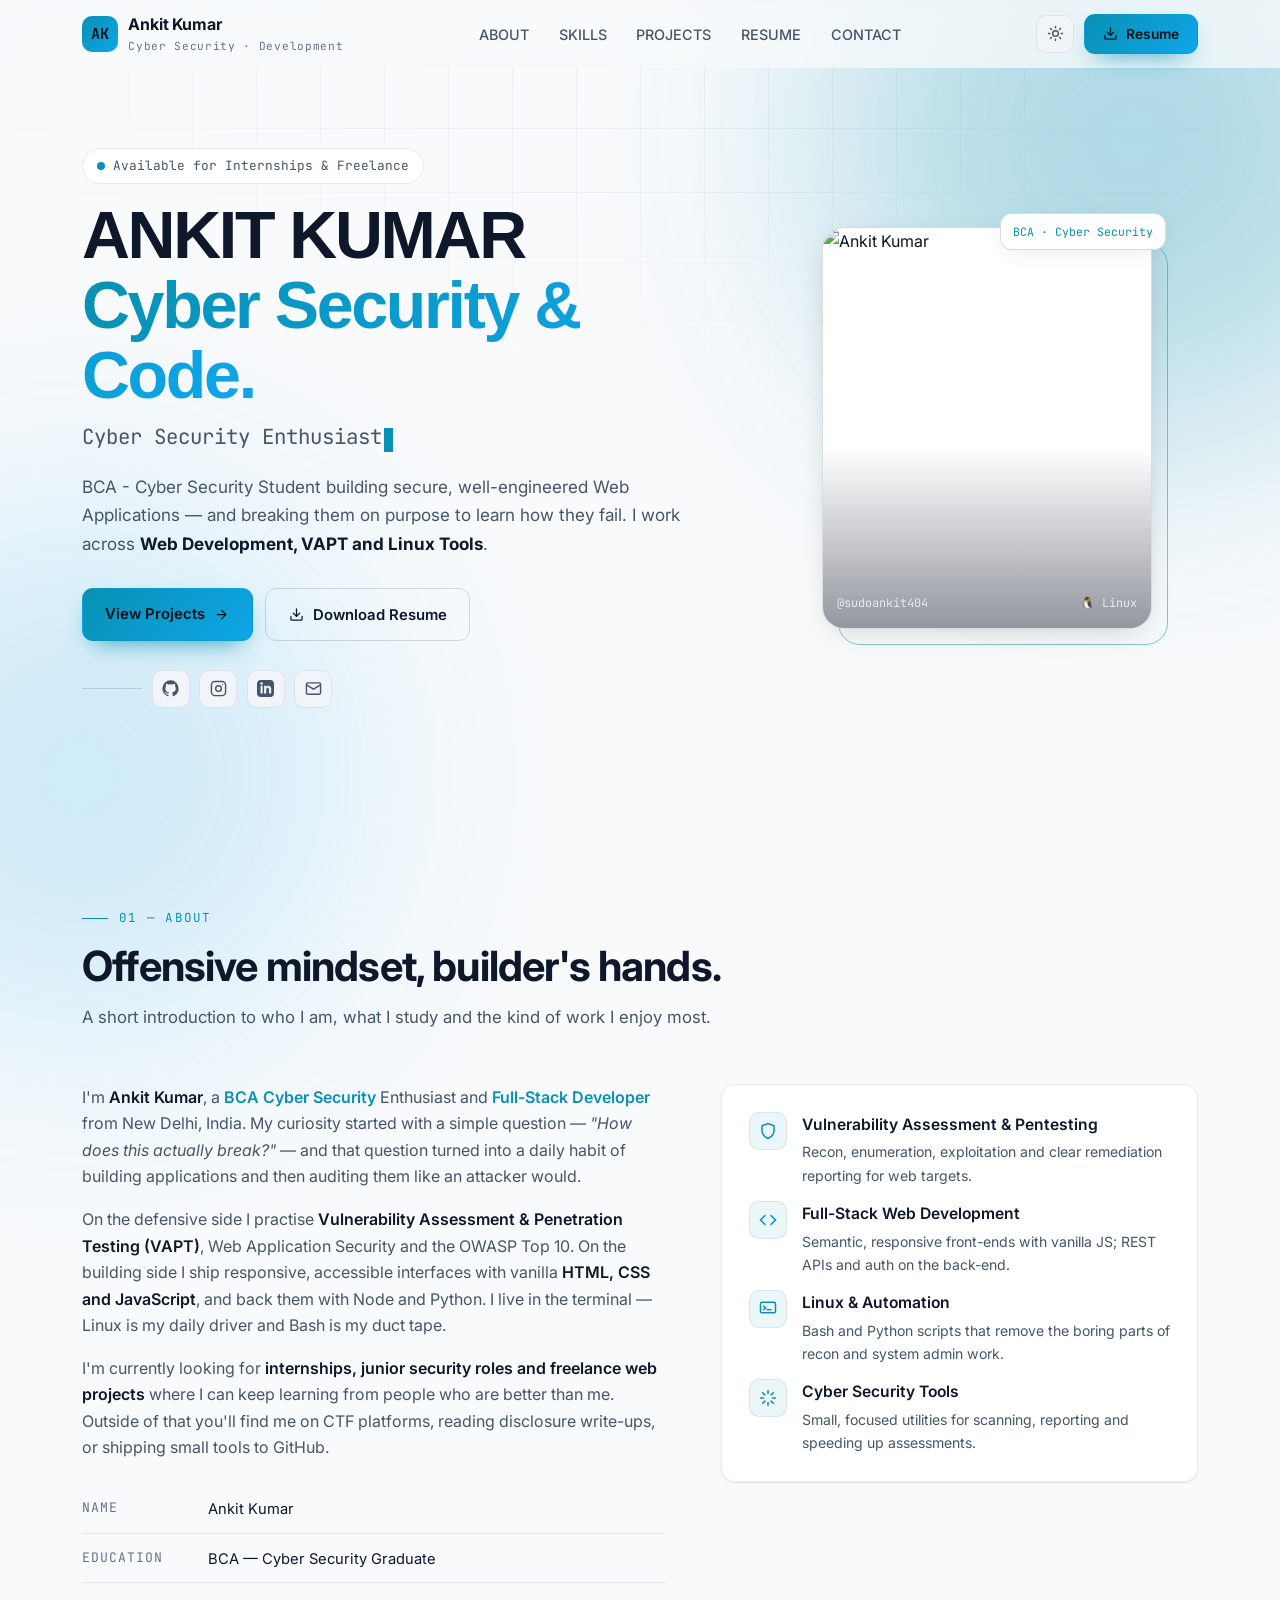
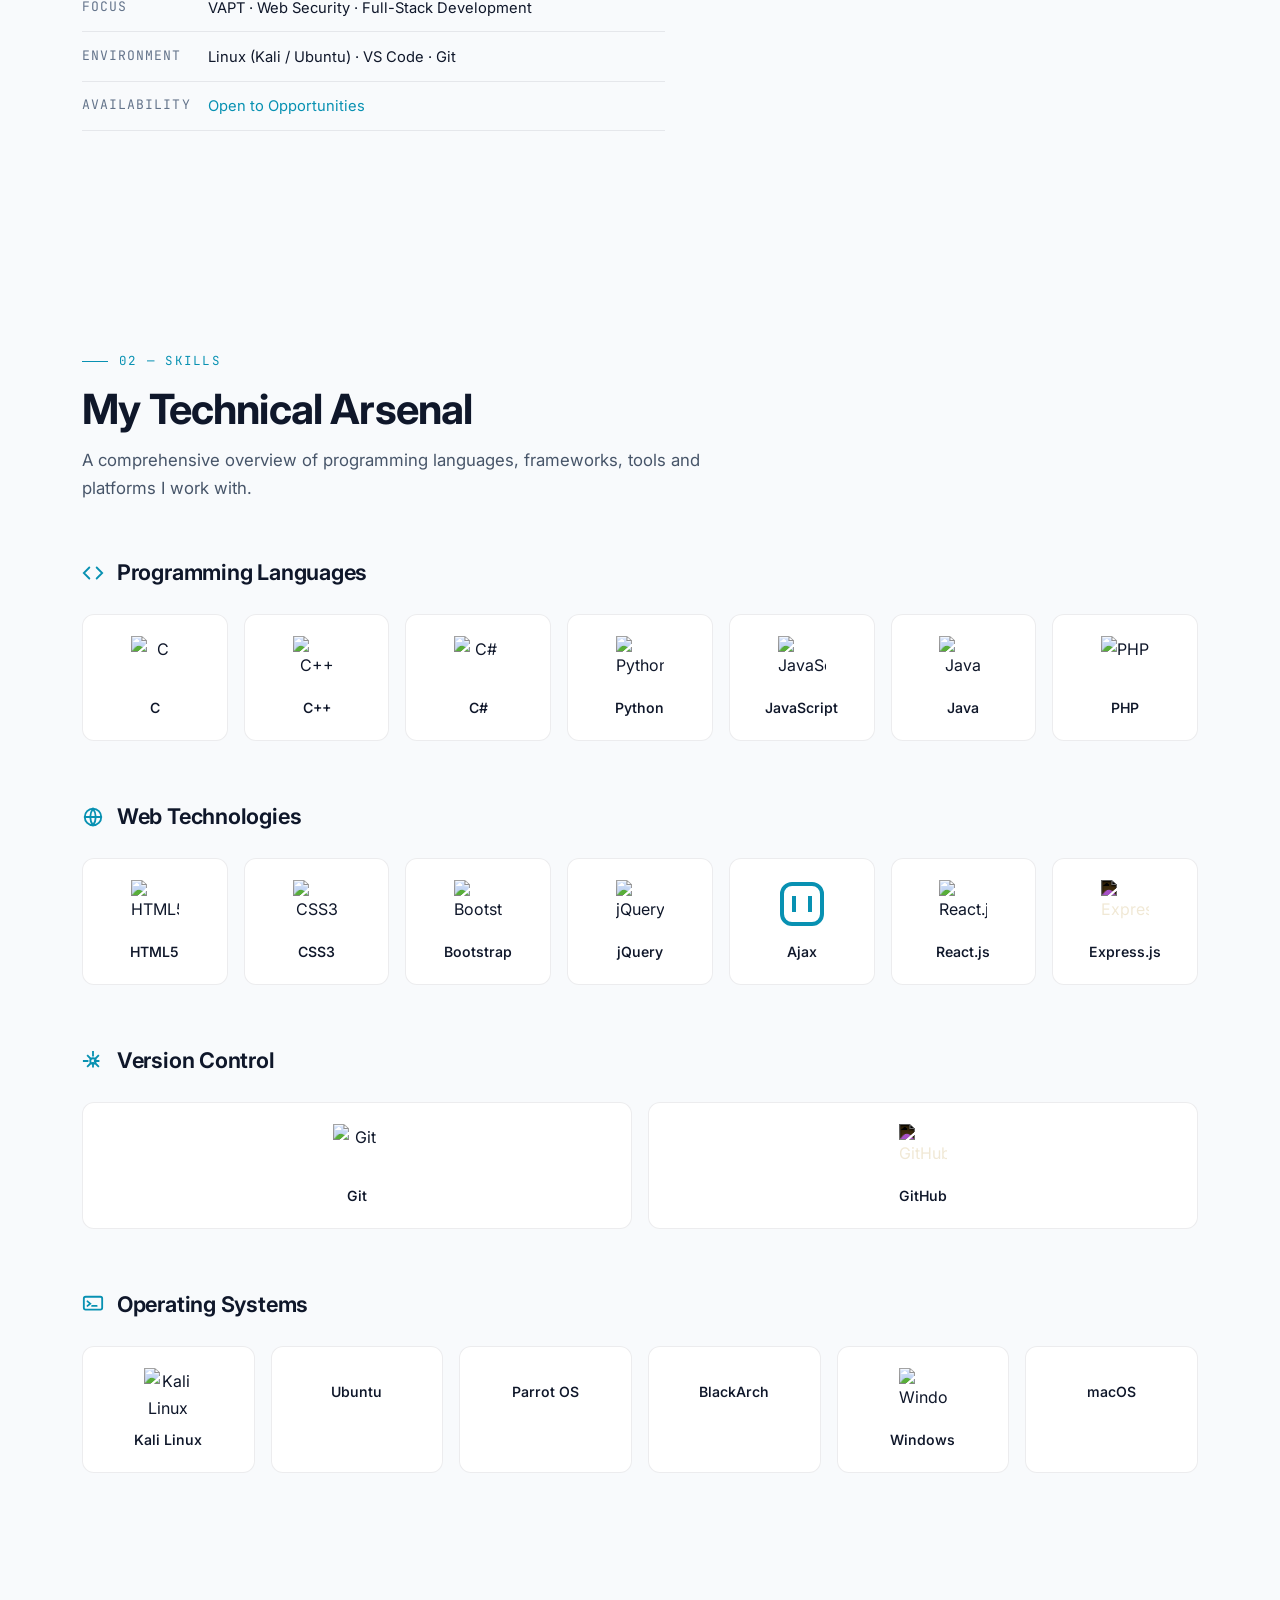
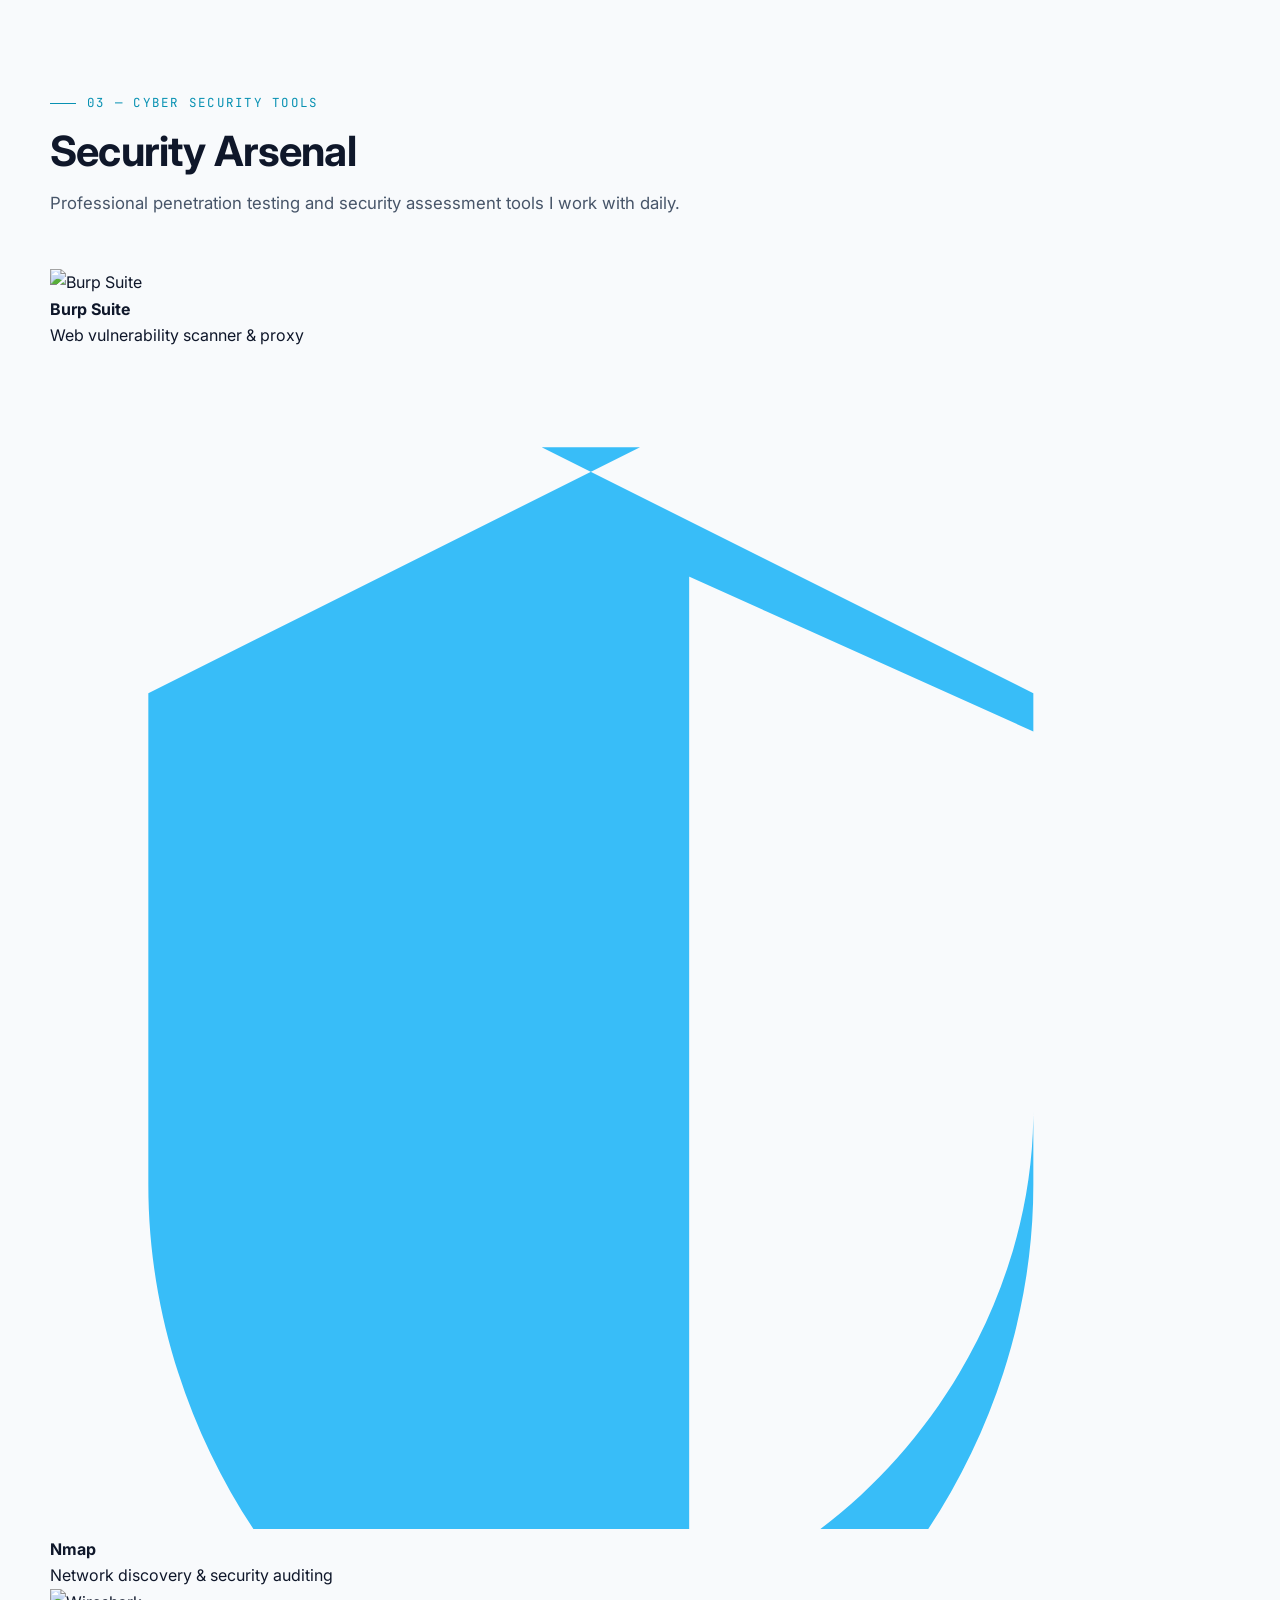
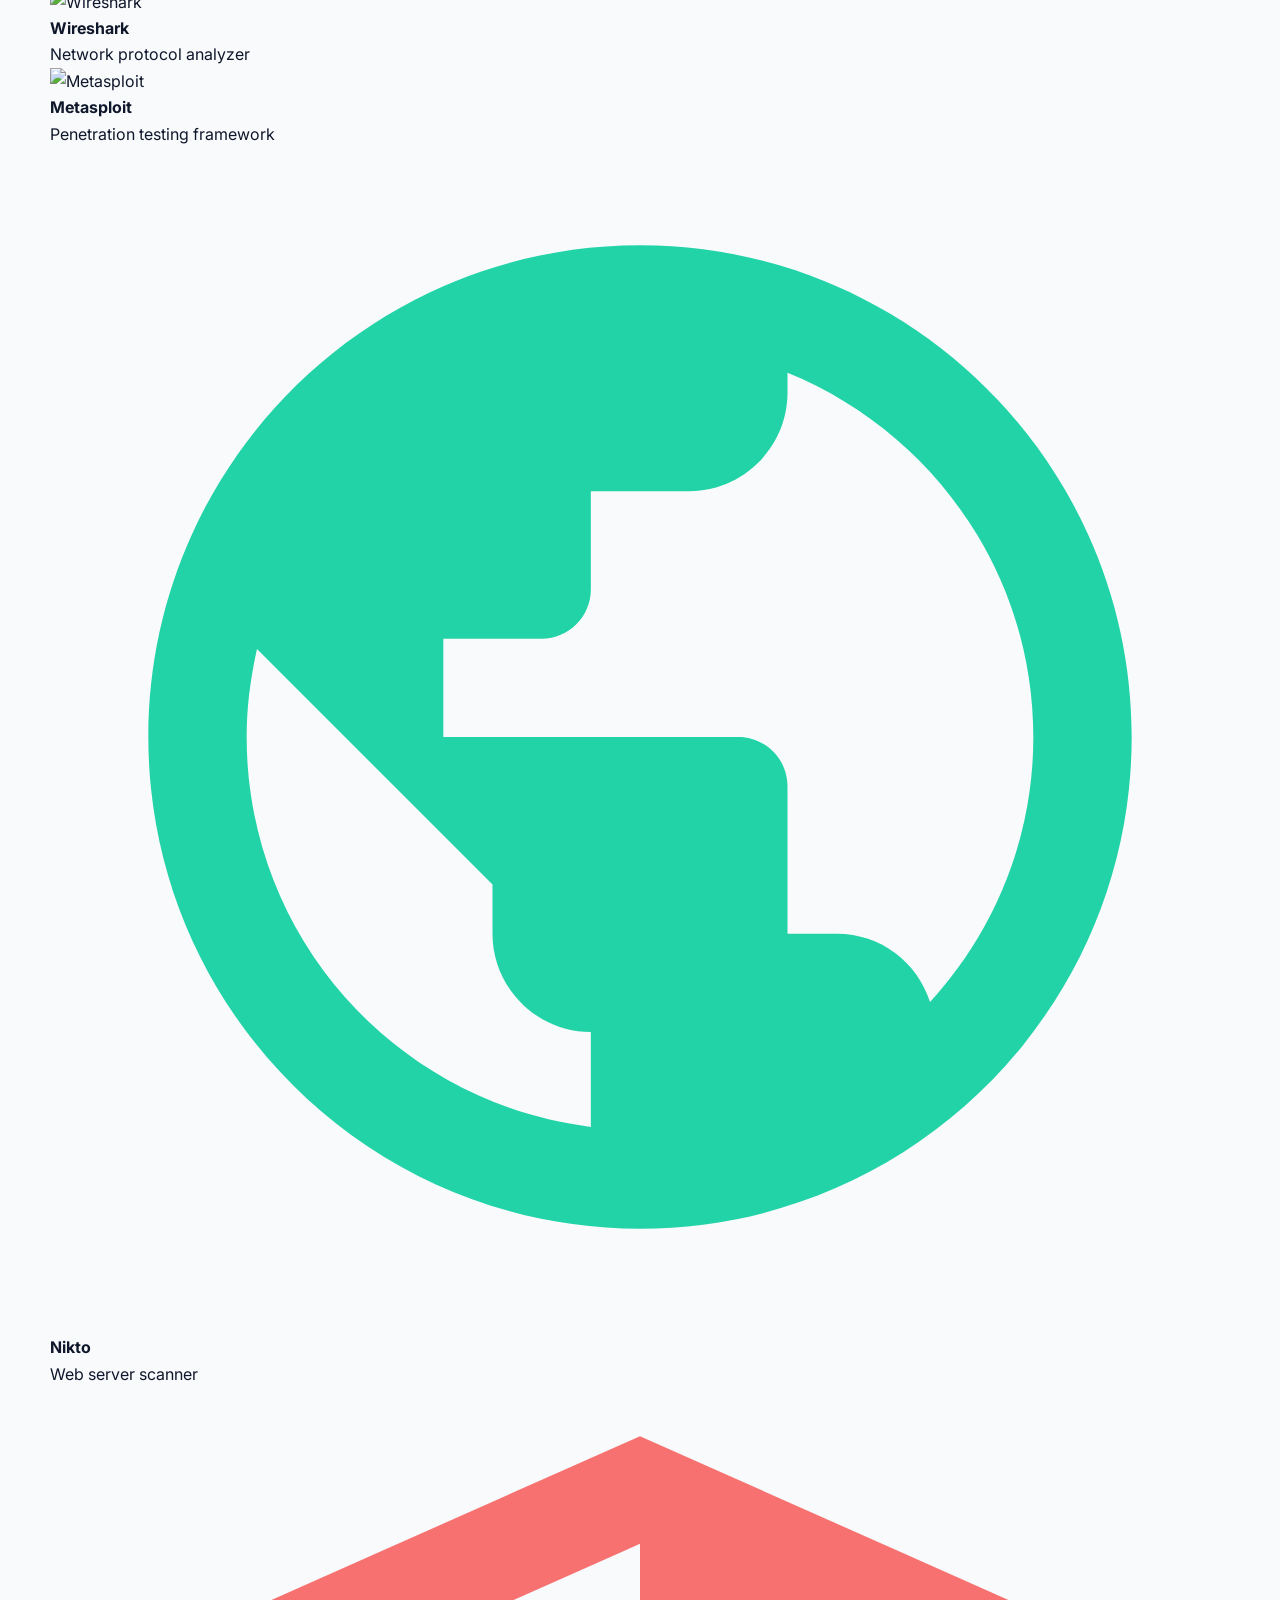
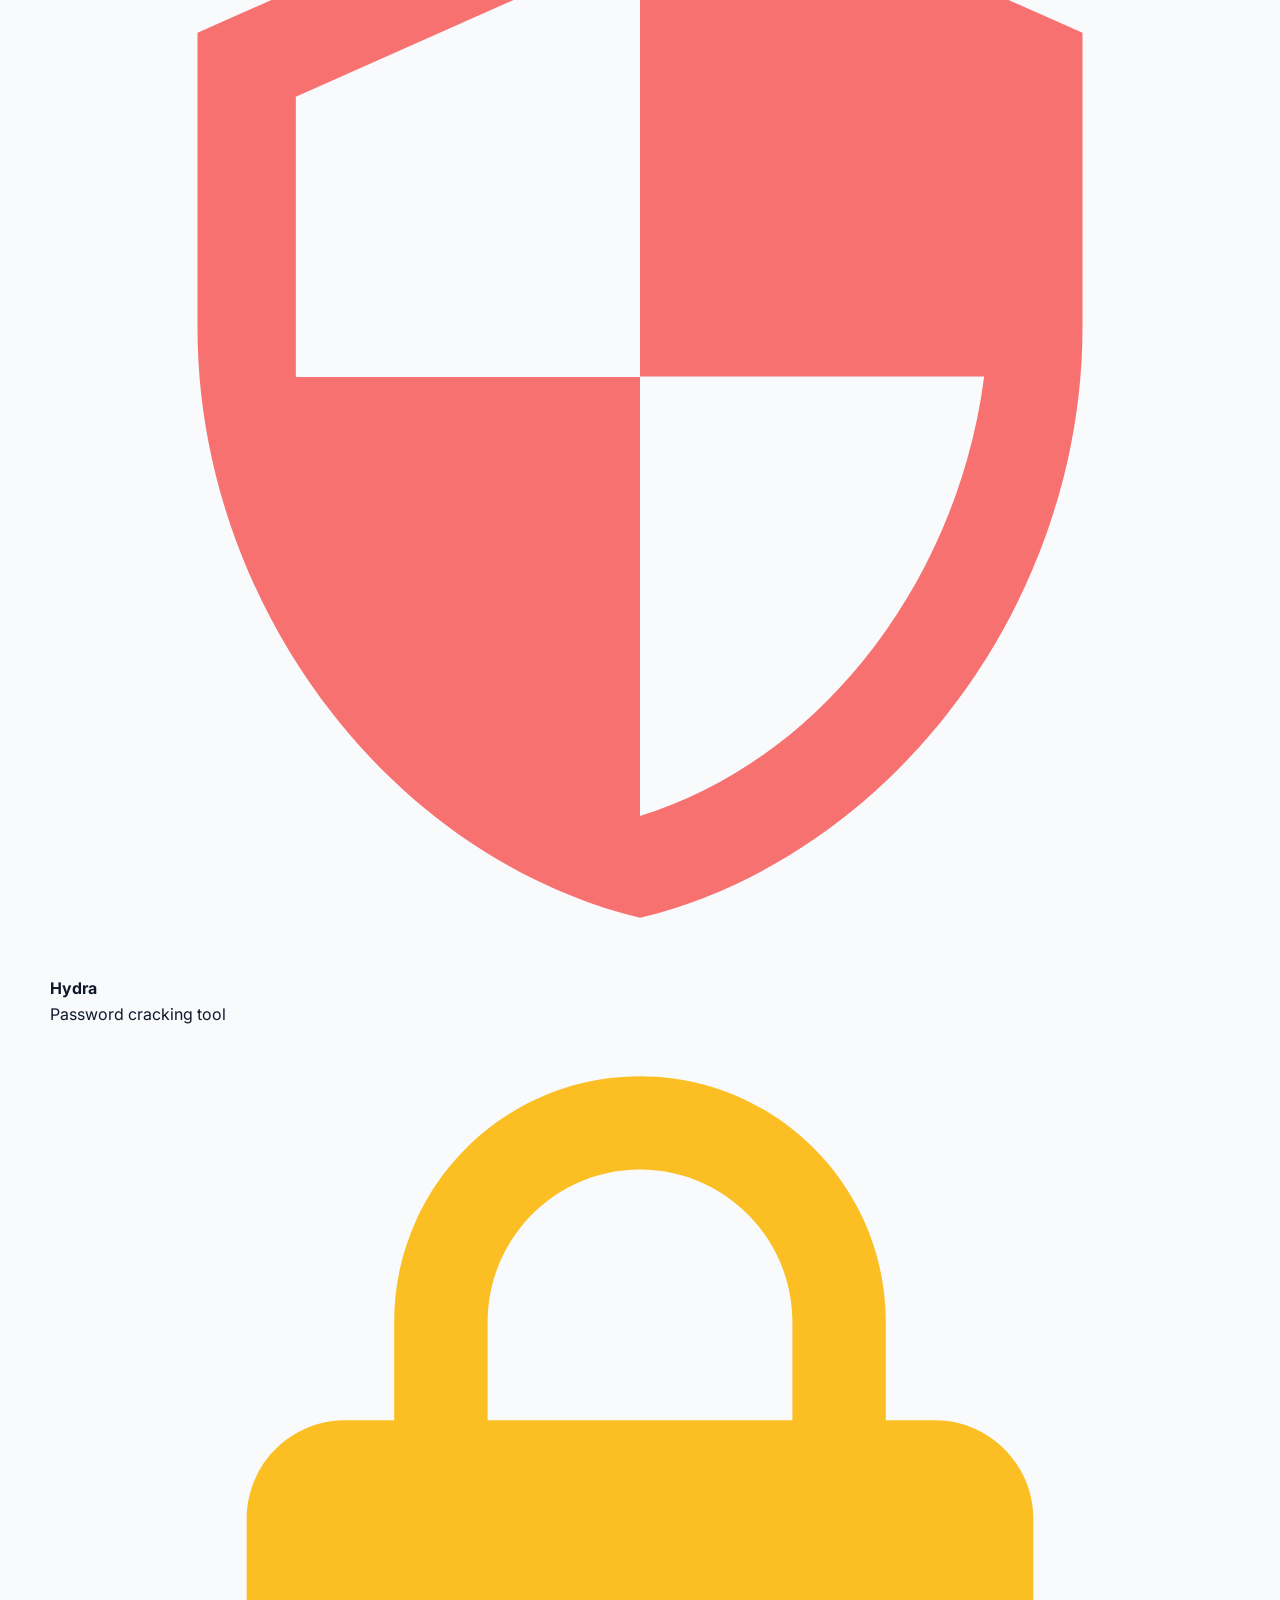
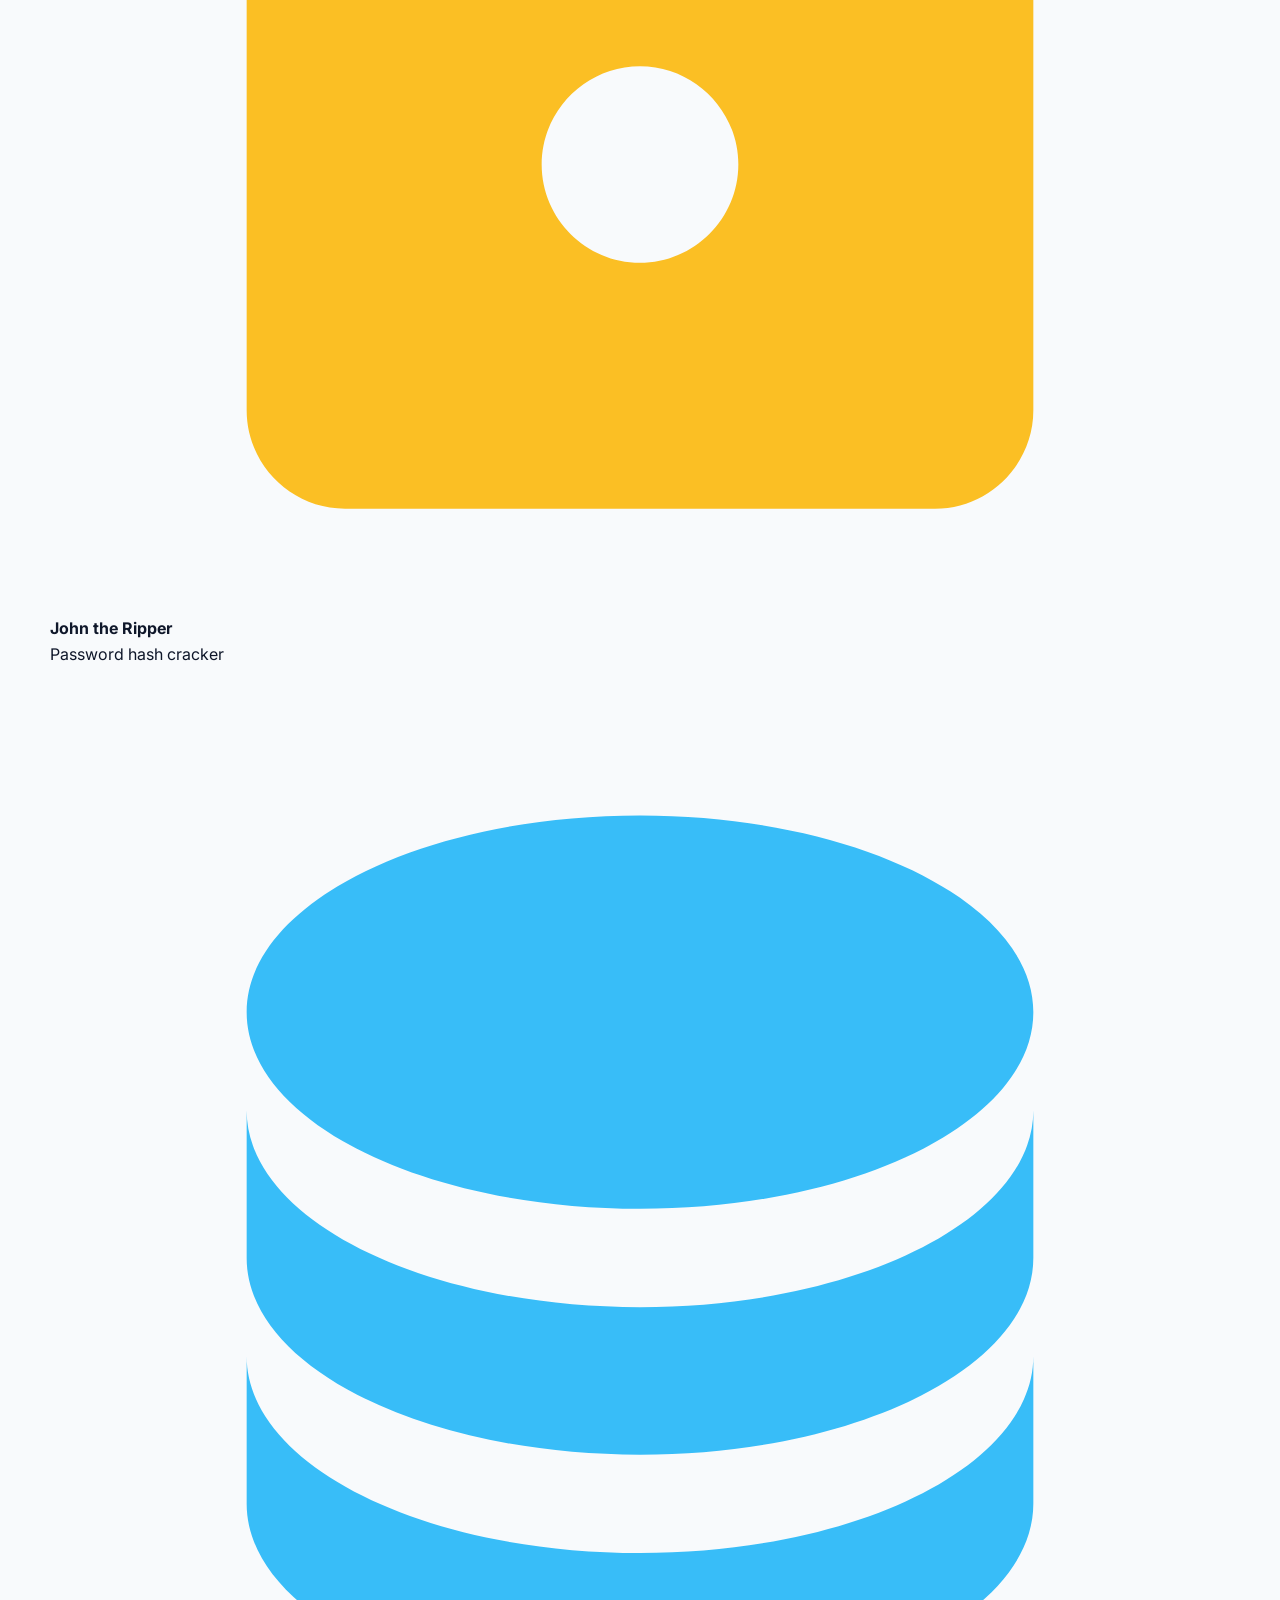
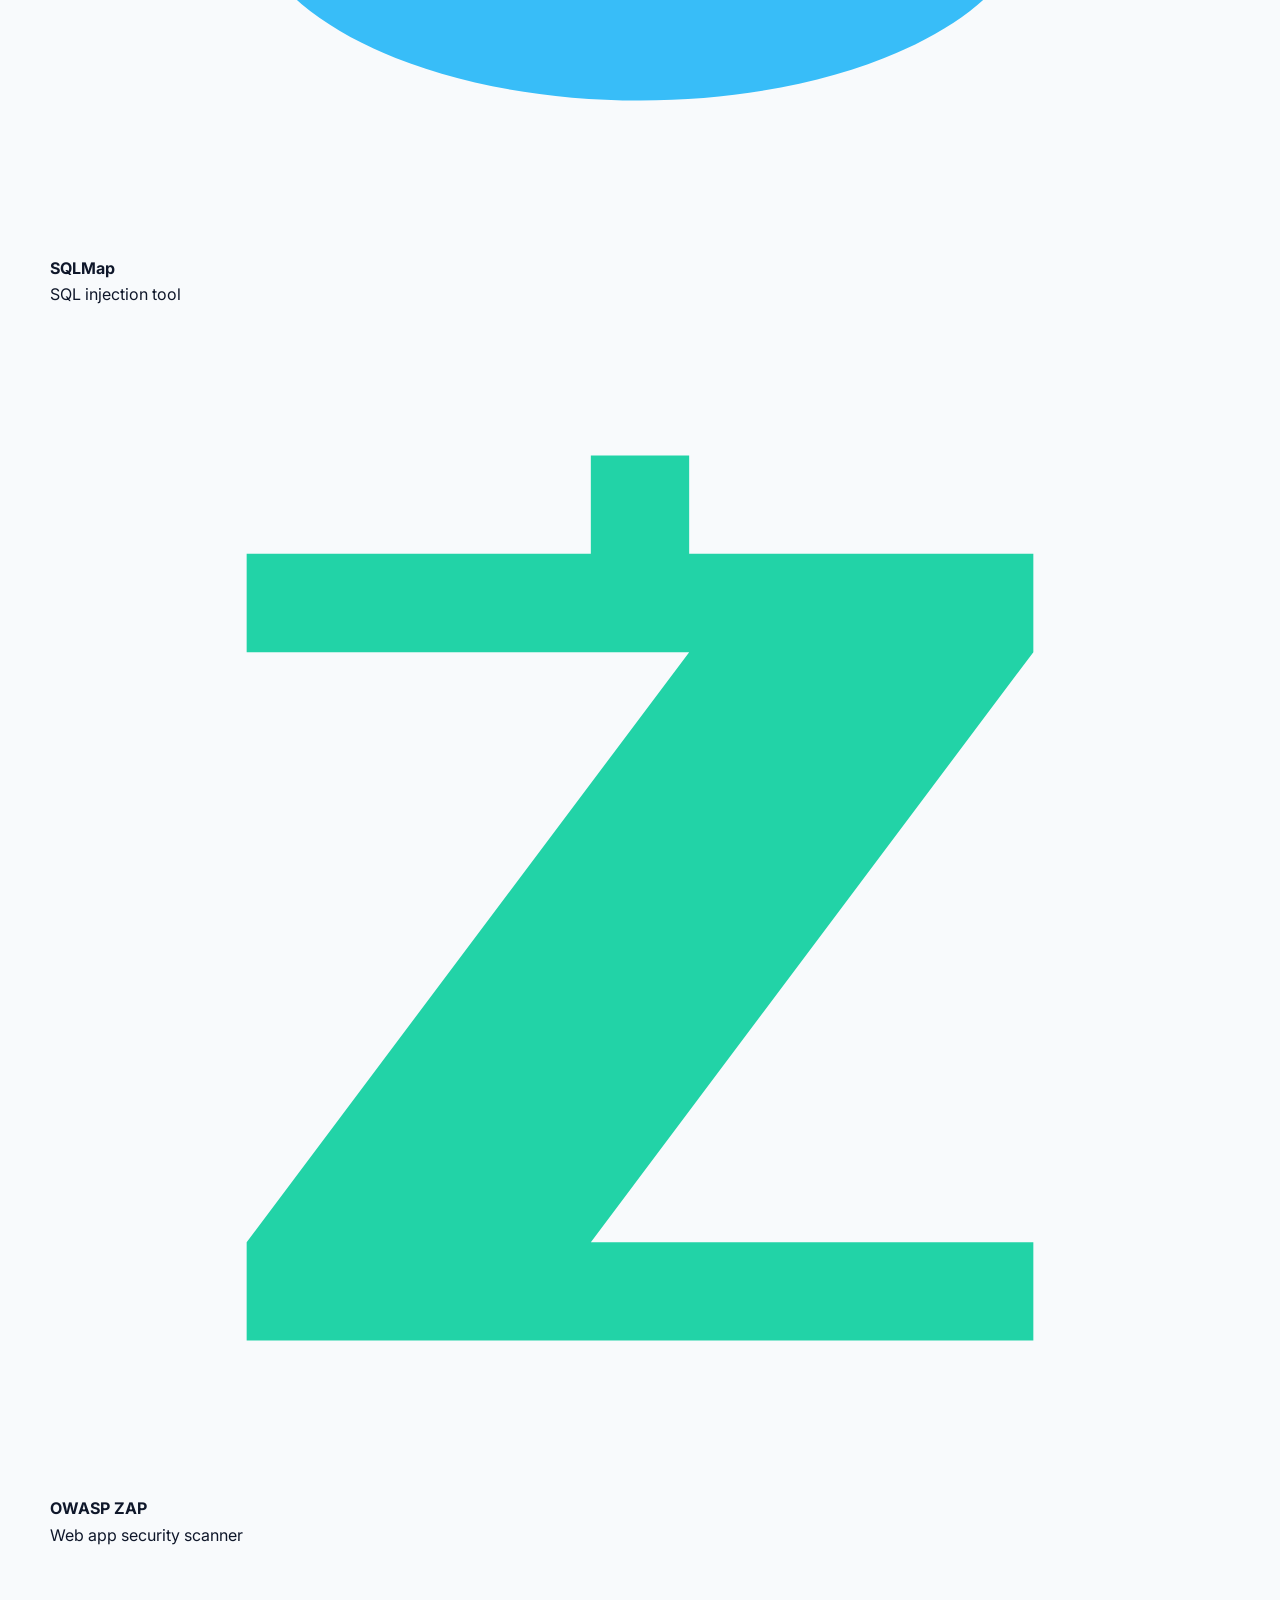
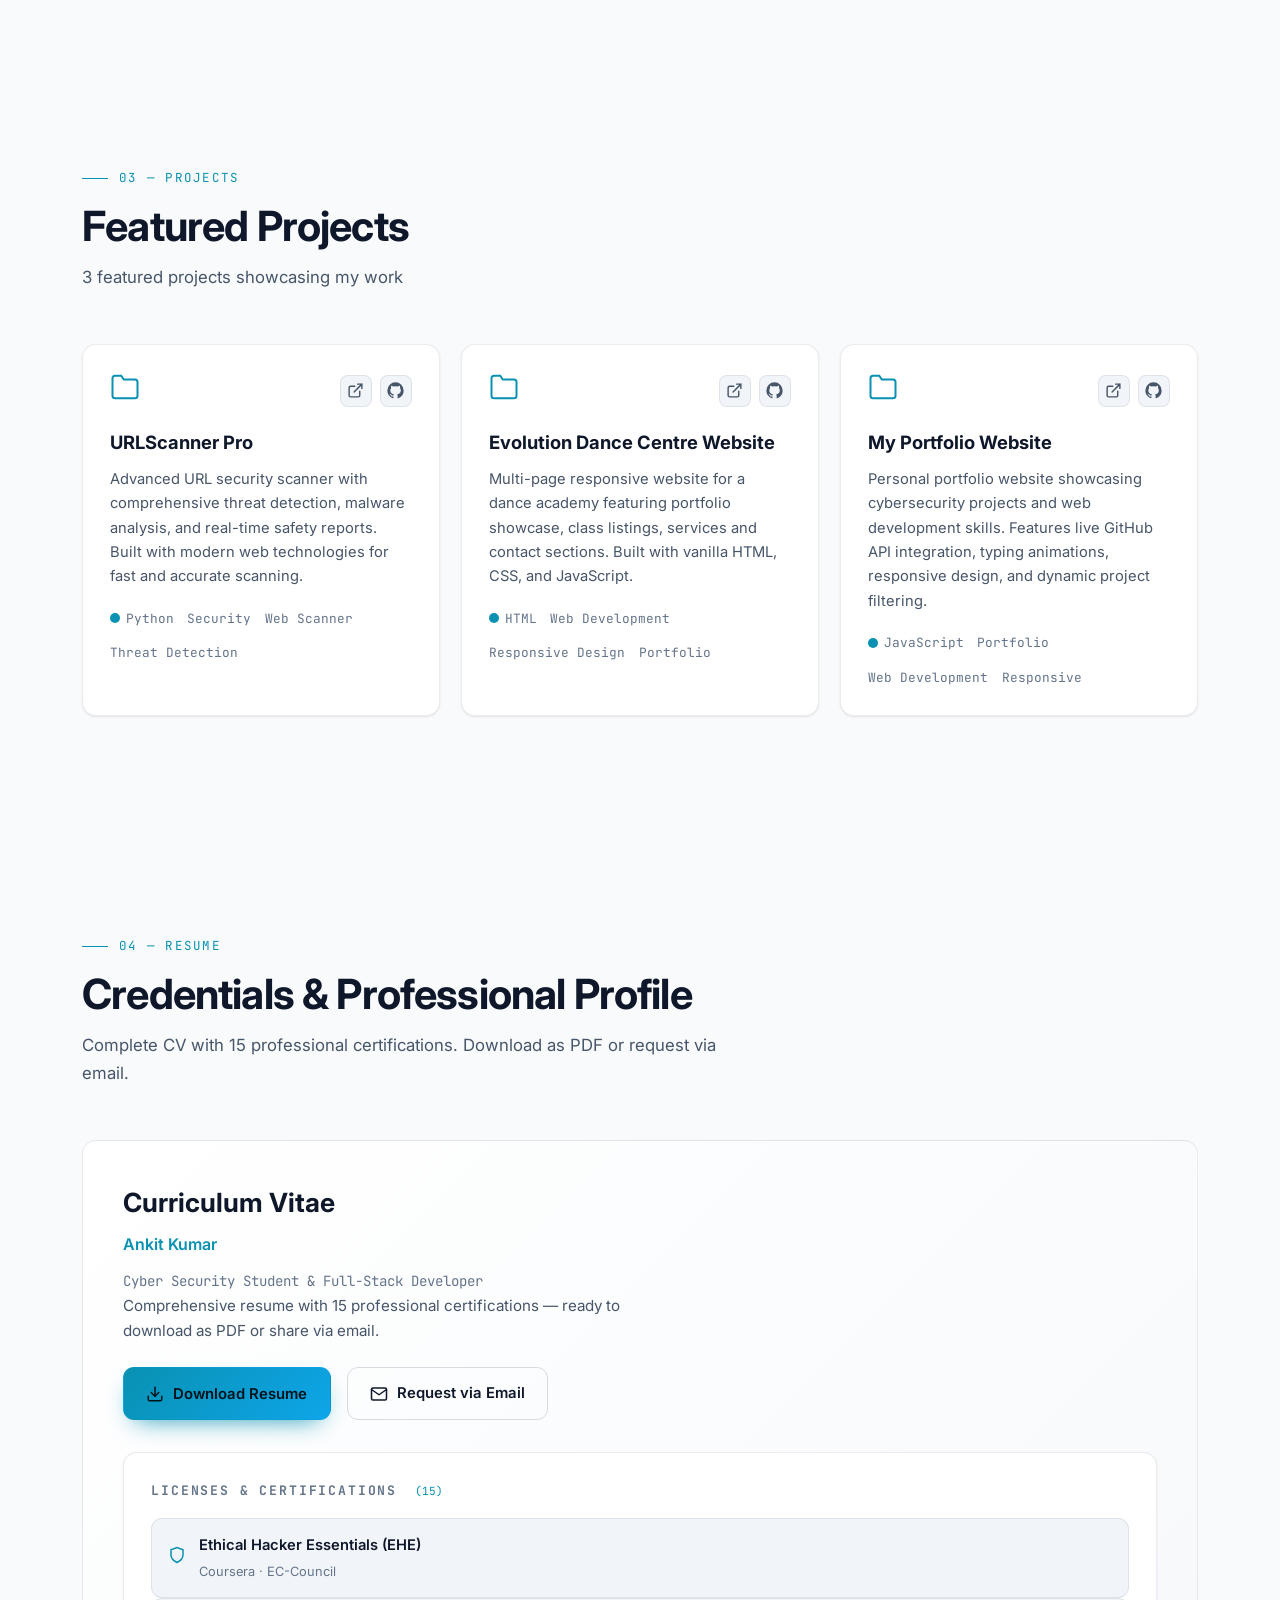
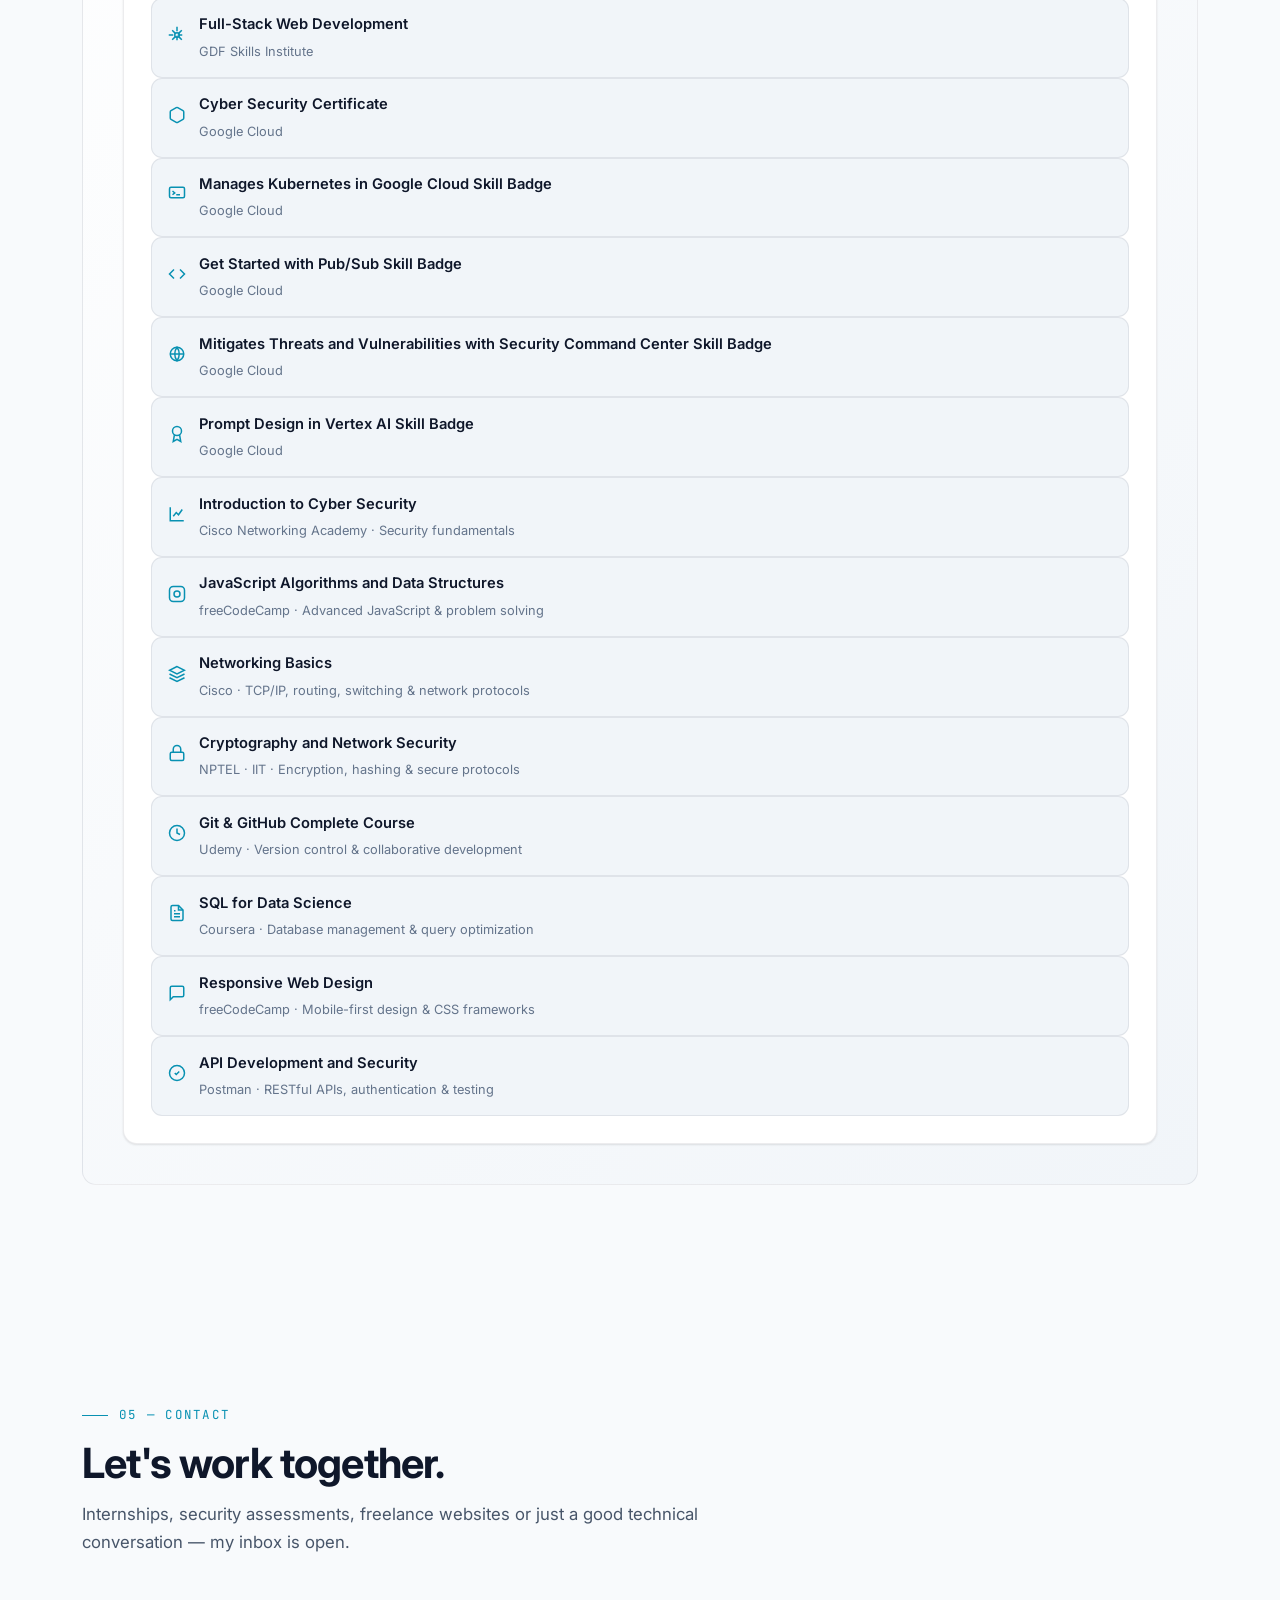
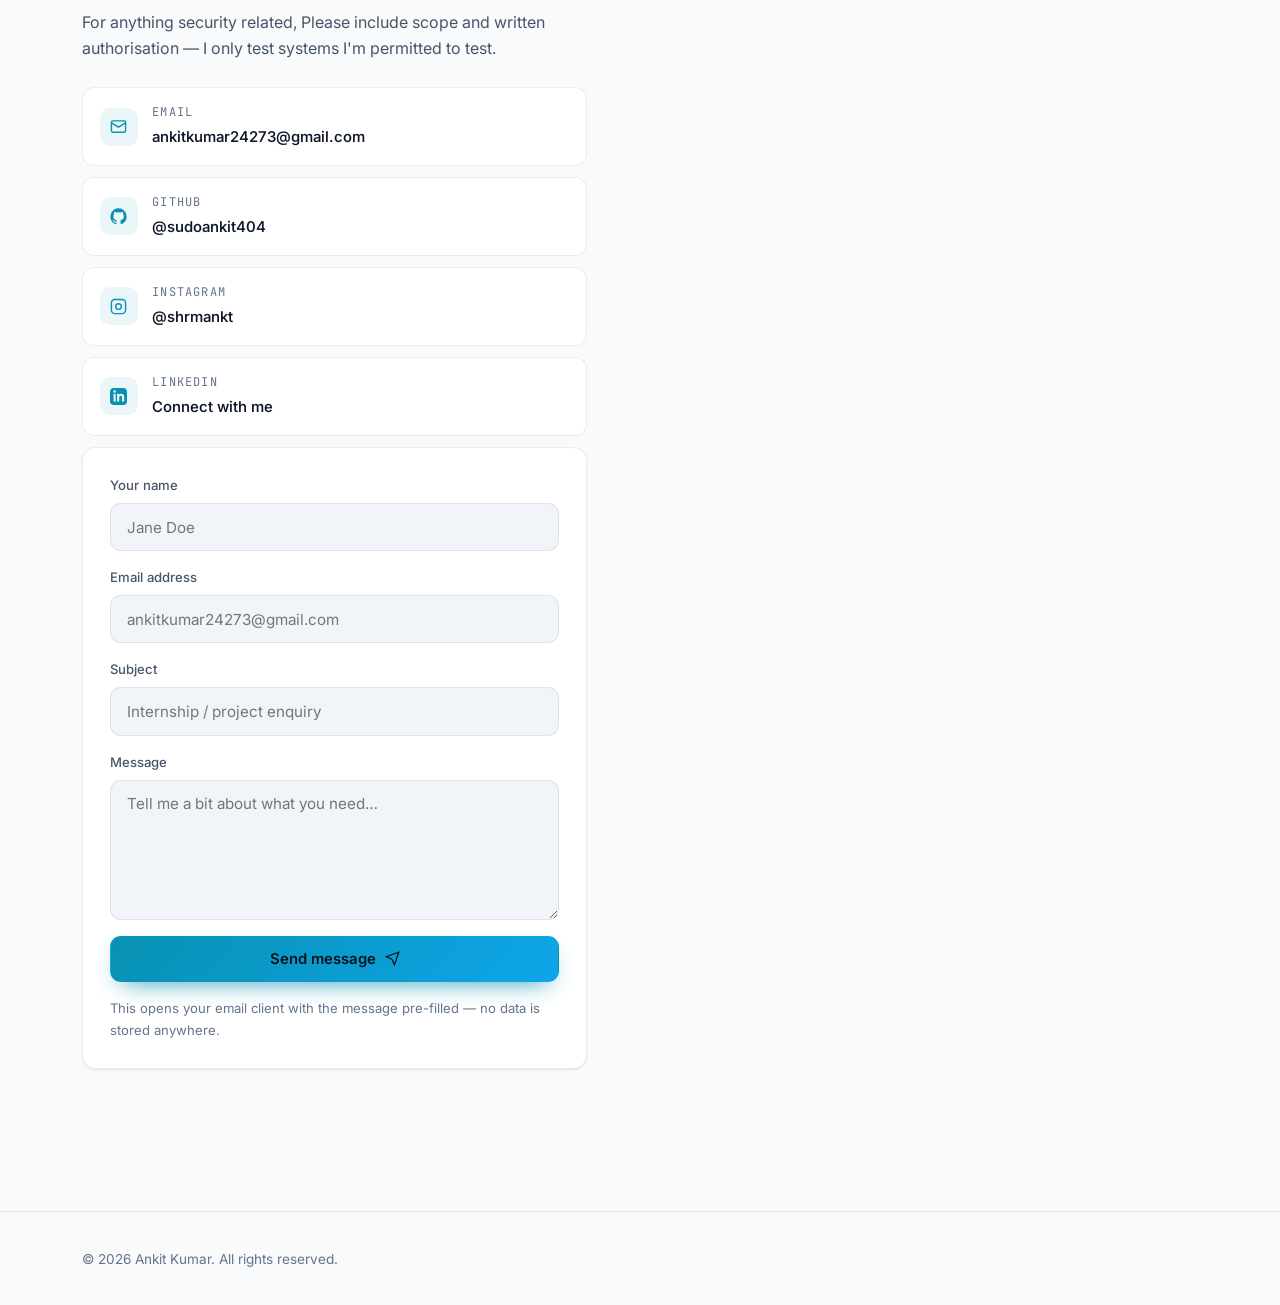
==== commit f7881d53: "Update index.html" ====
--- a/index.html
+++ b/index.html
@@ -310,6 +310,108 @@
     </div>
   </div>
 </section>
+  <!-- Cybersecurity Tools -->
+  <section class="section wrap" id="tools">
+    <div class="head">
+      <p class="eyebrow">03 — Cyber Security Tools</p>
+      <h2 class="title">Security Arsenal</h2>
+      <p class="subtitle">Professional penetration testing and security assessment tools I work with daily.</p>
+    </div>
+    <div class="tools-grid">
+      <!-- Burp Suite -->
+      <div class="tool-card">
+        <div class="tool-icon">
+          <img src="https://raw.githubusercontent.com/simple-icons/simple-icons/develop/icons/burpsuite.svg" alt="Burp Suite">
+        </div>
+        <h4>Burp Suite</h4>
+        <p>Web vulnerability scanner & proxy</p>
+      </div>
+
+      <!-- Nmap -->
+      <div class="tool-card">
+        <div class="tool-icon">
+          <svg viewBox="0 0 24 24" fill="currentColor" style="color:#38bdf8">
+            <path d="M12 2L2 7v10c0 5.55 3.84 10.74 9 12 5.16-1.26 9-6.45 9-12V7l-10-5zm0 2.18l8 3.6v7.72c0 4.42-3.05 8.58-7 9.93V4.18z"/>
+          </svg>
+        </div>
+        <h4>Nmap</h4>
+        <p>Network discovery & security auditing</p>
+      </div>
+
+      <!-- Wireshark -->
+      <div class="tool-card">
+        <div class="tool-icon">
+          <img src="https://raw.githubusercontent.com/simple-icons/simple-icons/develop/icons/wireshark.svg" alt="Wireshark">
+        </div>
+        <h4>Wireshark</h4>
+        <p>Network protocol analyzer</p>
+      </div>
+
+      <!-- Metasploit -->
+      <div class="tool-card">
+        <div class="tool-icon">
+          <img src="https://raw.githubusercontent.com/simple-icons/simple-icons/develop/icons/metasploit.svg" alt="Metasploit">
+        </div>
+        <h4>Metasploit</h4>
+        <p>Penetration testing framework</p>
+      </div>
+
+      <!-- Nikto -->
+      <div class="tool-card">
+        <div class="tool-icon">
+          <svg viewBox="0 0 24 24" fill="currentColor" style="color:#22d3a7">
+            <path d="M12 2C6.48 2 2 6.48 2 12s4.48 10 10 10 10-4.48 10-10S17.52 2 12 2zm-1 17.93c-3.95-.49-7-3.85-7-7.93 0-.62.08-1.21.21-1.79L9 15v1c0 1.1.9 2 2 2v1.93zm6.9-2.54c-.26-.81-1-1.39-1.9-1.39h-1v-3c0-.55-.45-1-1-1H8v-2h2c.55 0 1-.45 1-1V7h2c1.1 0 2-.9 2-2v-.41c2.93 1.19 5 4.06 5 7.41 0 2.08-.8 3.97-2.1 5.39z"/>
+          </svg>
+        </div>
+        <h4>Nikto</h4>
+        <p>Web server scanner</p>
+      </div>
+
+      <!-- Hydra -->
+      <div class="tool-card">
+        <div class="tool-icon">
+          <svg viewBox="0 0 24 24" fill="currentColor" style="color:#f87171">
+            <path d="M12 1L3 5v6c0 5.55 3.84 10.74 9 12 5.16-1.26 9-6.45 9-12V5l-9-4zm0 10.99h7c-.53 4.12-3.28 7.79-7 8.94V12H5V6.3l7-3.11v8.8z"/>
+          </svg>
+        </div>
+        <h4>Hydra</h4>
+        <p>Password cracking tool</p>
+      </div>
+
+      <!-- John the Ripper -->
+      <div class="tool-card">
+        <div class="tool-icon">
+          <svg viewBox="0 0 24 24" fill="currentColor" style="color:#fbbf24">
+            <path d="M18 8h-1V6c0-2.76-2.24-5-5-5S7 3.24 7 6v2H6c-1.1 0-2 .9-2 2v10c0 1.1.9 2 2 2h12c1.1 0 2-.9 2-2V10c0-1.1-.9-2-2-2zm-6 9c-1.1 0-2-.9-2-2s.9-2 2-2 2 .9 2 2-.9 2-2 2zm3.1-9H8.9V6c0-1.71 1.39-3.1 3.1-3.1 1.71 0 3.1 1.39 3.1 3.1v2z"/>
+          </svg>
+        </div>
+        <h4>John the Ripper</h4>
+        <p>Password hash cracker</p>
+      </div>
+
+      <!-- SQLMap -->
+      <div class="tool-card">
+        <div class="tool-icon">
+          <svg viewBox="0 0 24 24" fill="currentColor" style="color:#38bdf8">
+            <path d="M12 3C7.58 3 4 4.79 4 7s3.58 4 8 4 8-1.79 8-4-3.58-4-8-4zM4 9v3c0 2.21 3.58 4 8 4s8-1.79 8-4V9c0 2.21-3.58 4-8 4s-8-1.79-8-4zm0 5v3c0 2.21 3.58 4 8 4s8-1.79 8-4v-3c0 2.21-3.58 4-8 4s-8-1.79-8-4z"/>
+          </svg>
+        </div>
+        <h4>SQLMap</h4>
+        <p>SQL injection tool</p>
+      </div>
+
+      <!-- OWASP ZAP -->
+      <div class="tool-card">
+        <div class="tool-icon">
+          <svg viewBox="0 0 24 24" fill="currentColor" style="color:#22d3a7">
+            <path d="M13 3v2h7v2l-9 12h9v2H4v-2l9-12H4V3h9zm-2 0H4v2h7V3z"/>
+          </svg>
+        </div>
+        <h4>OWASP ZAP</h4>
+        <p>Web app security scanner</p>
+      </div>
+    </div>
+  </section>
 
  <!-- Projects -->
  <section class="section" id="projects">
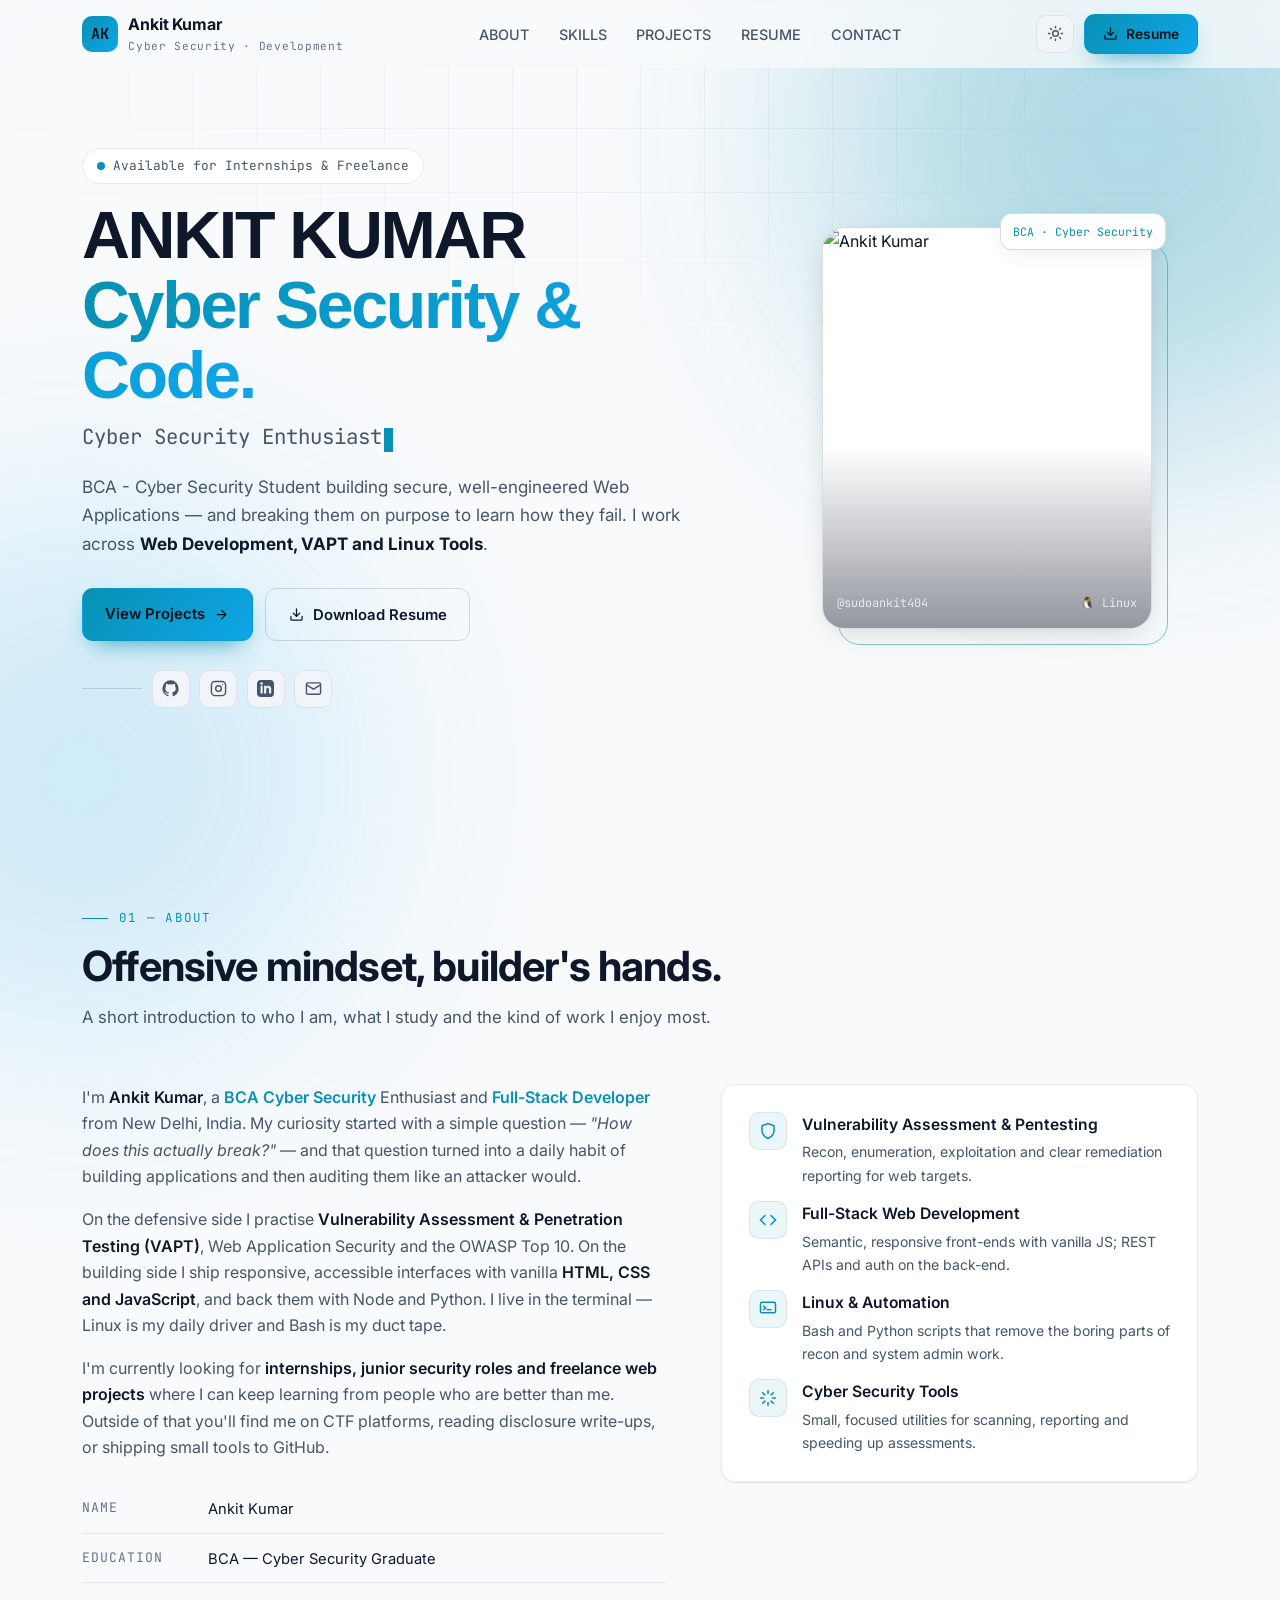
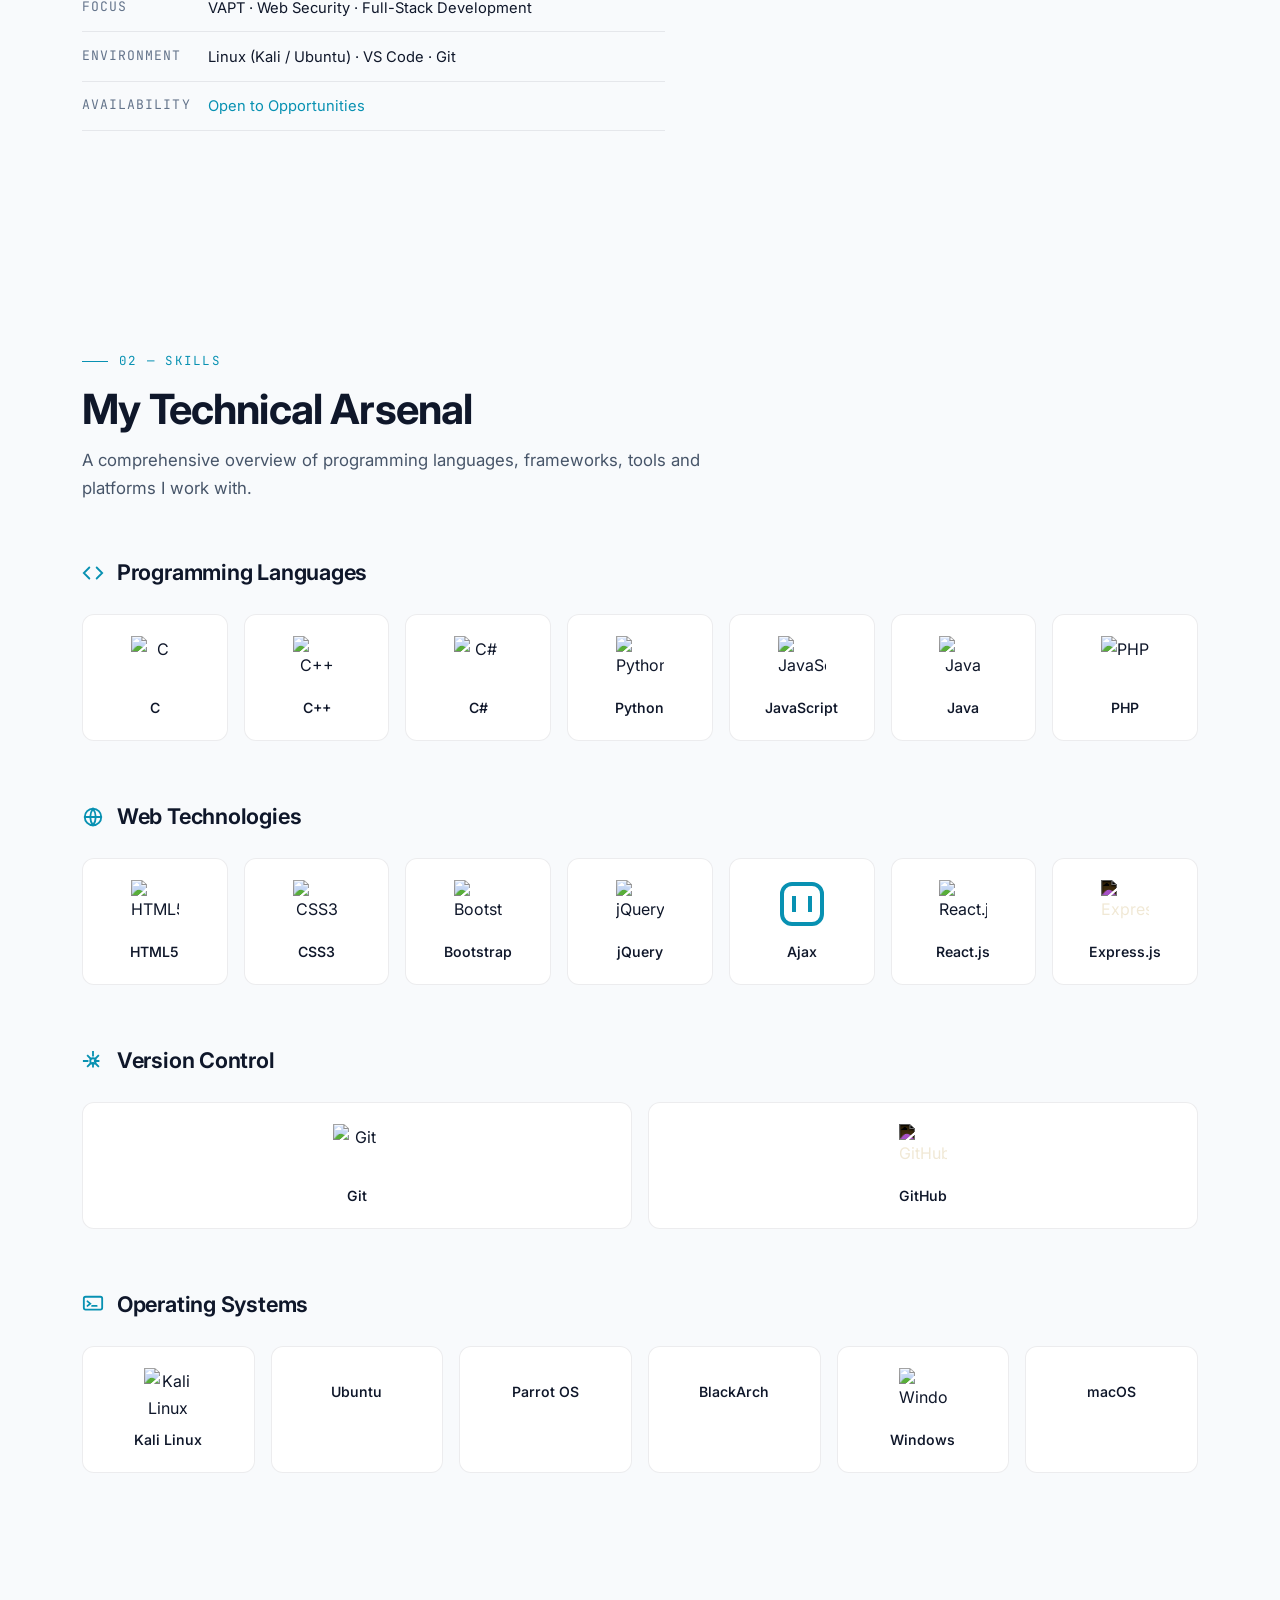
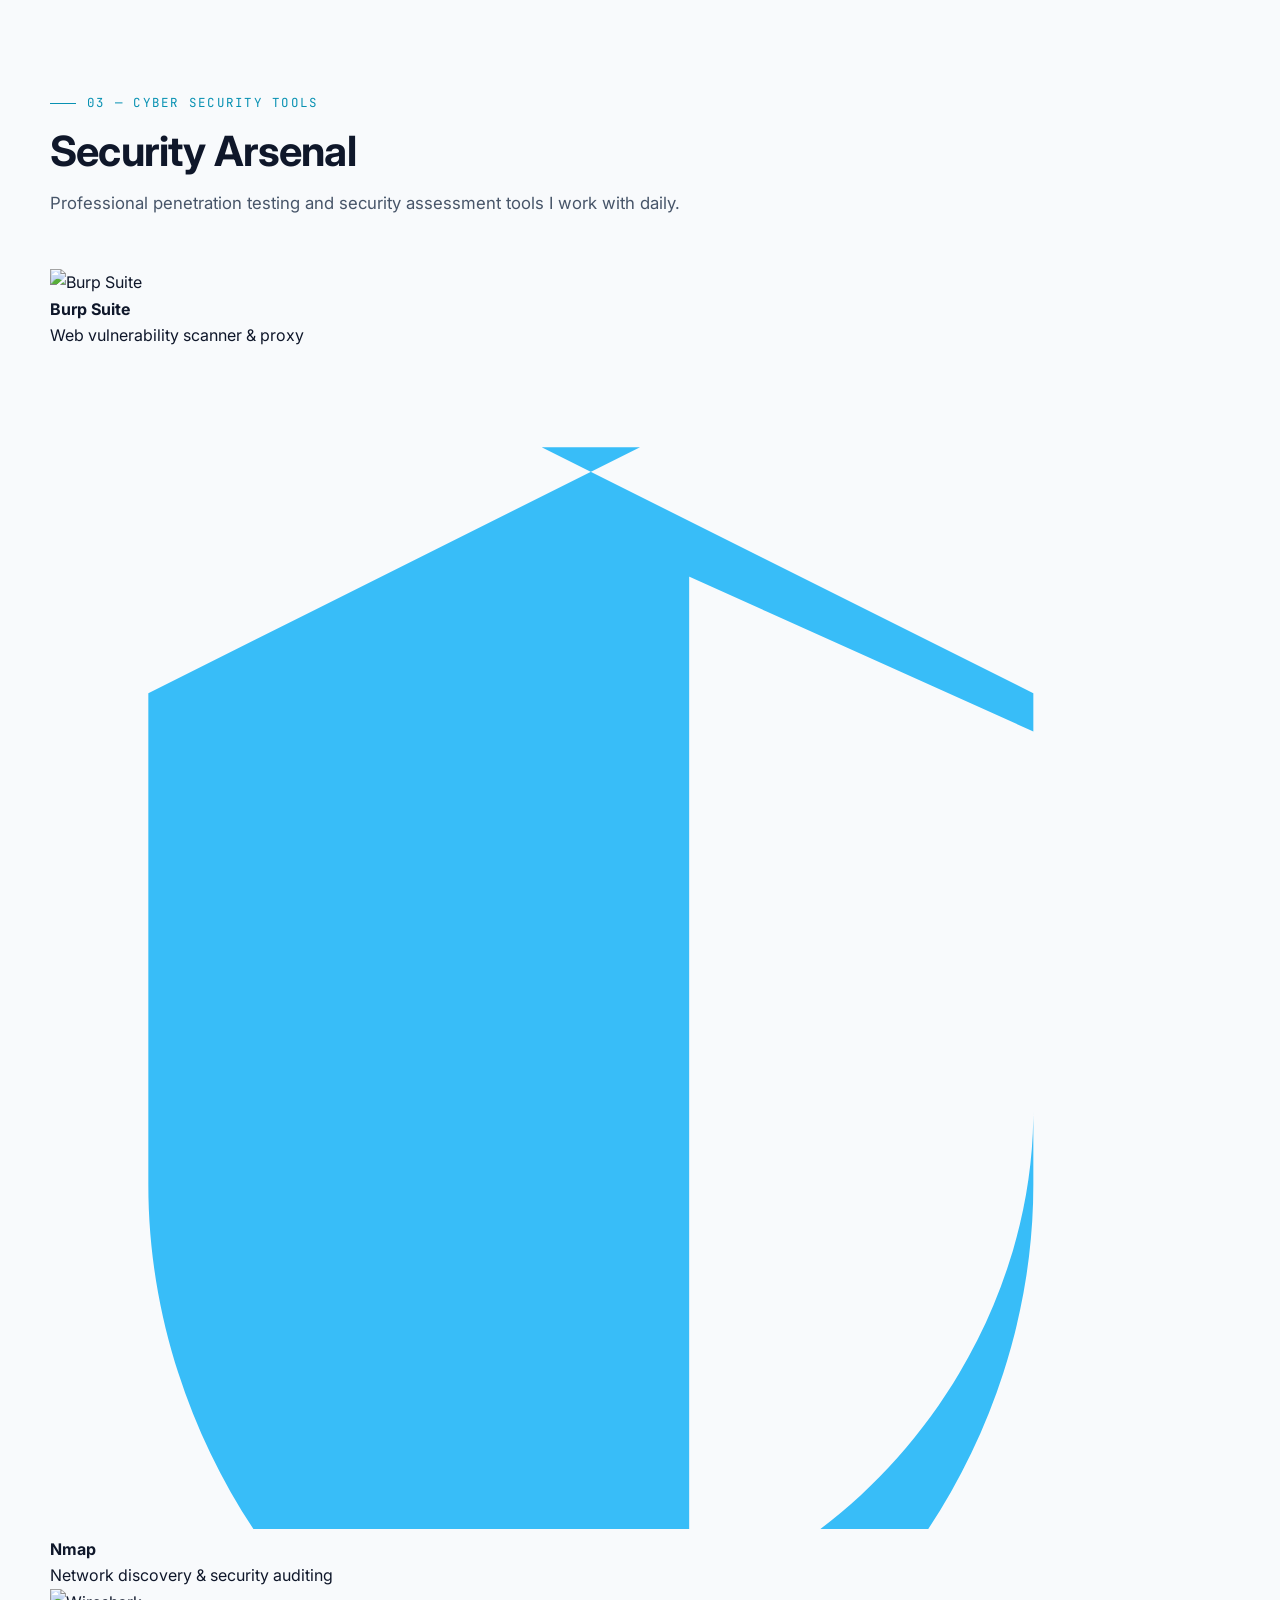
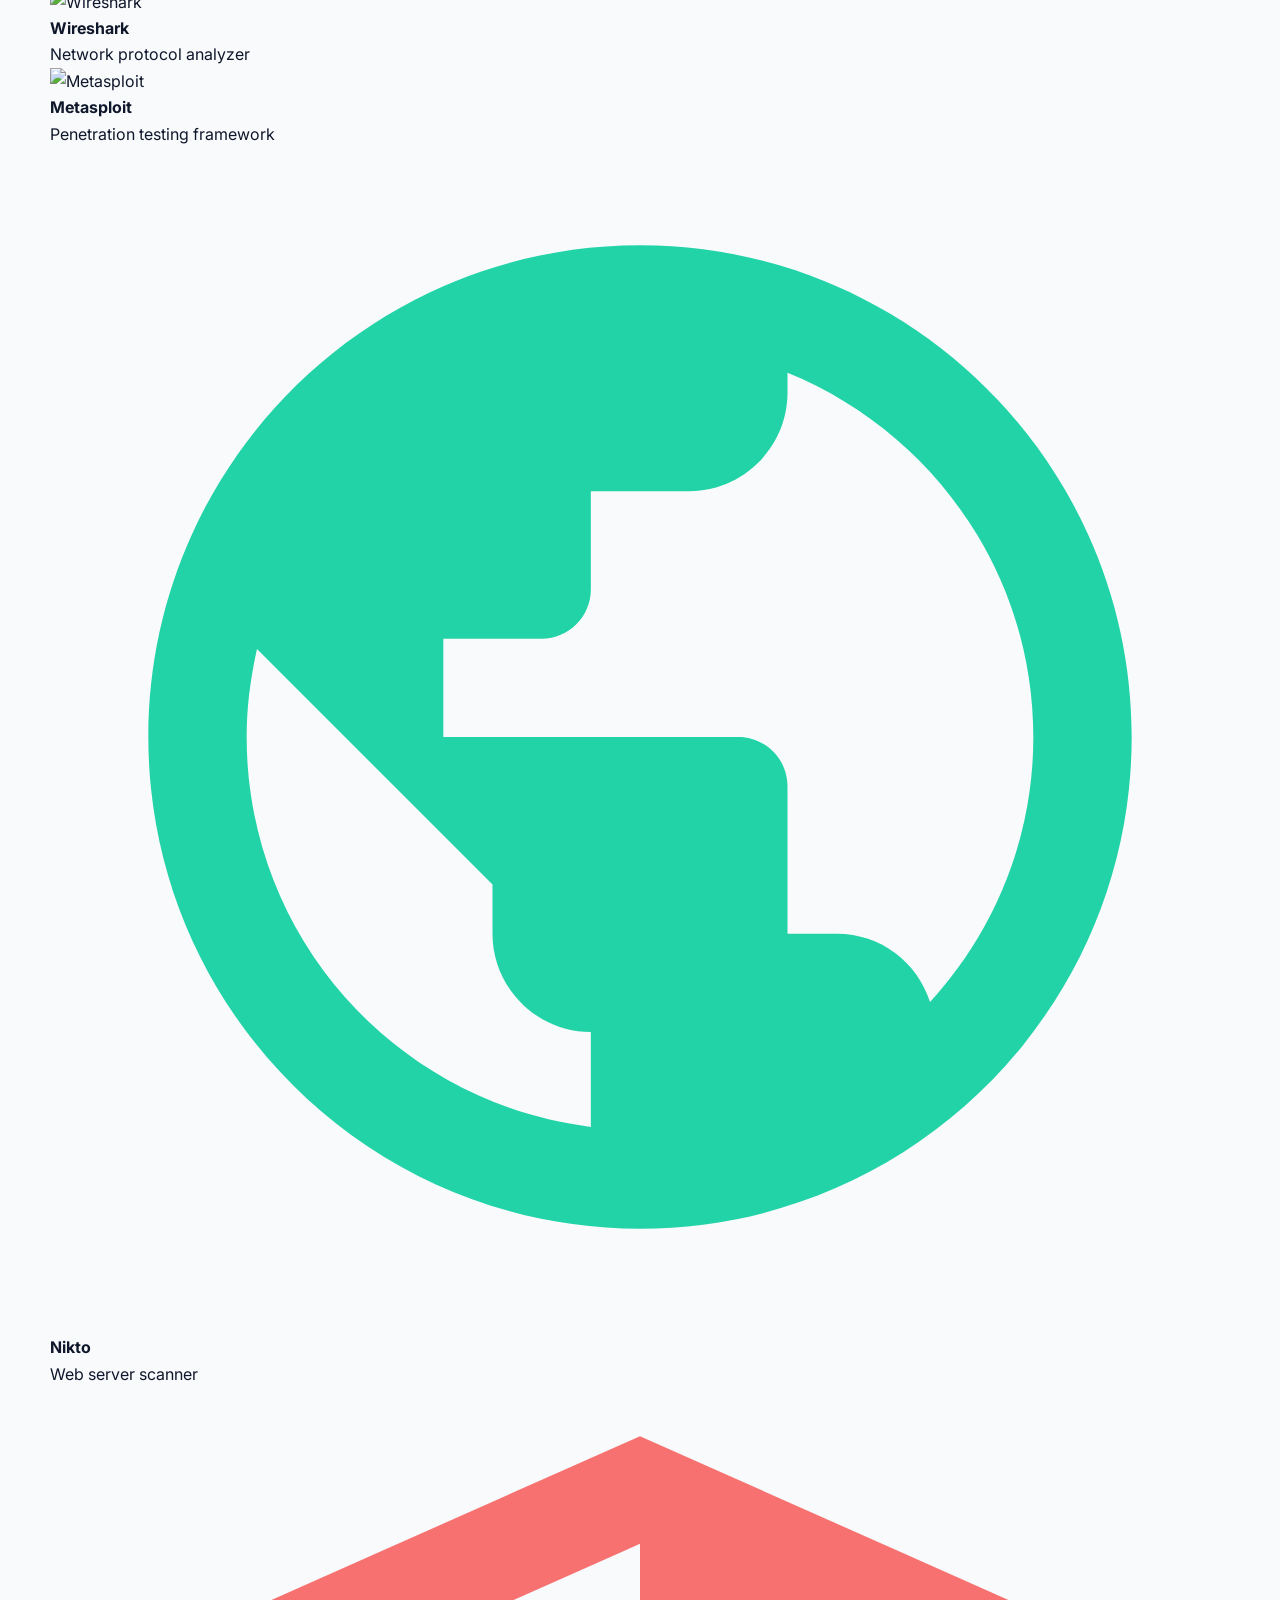
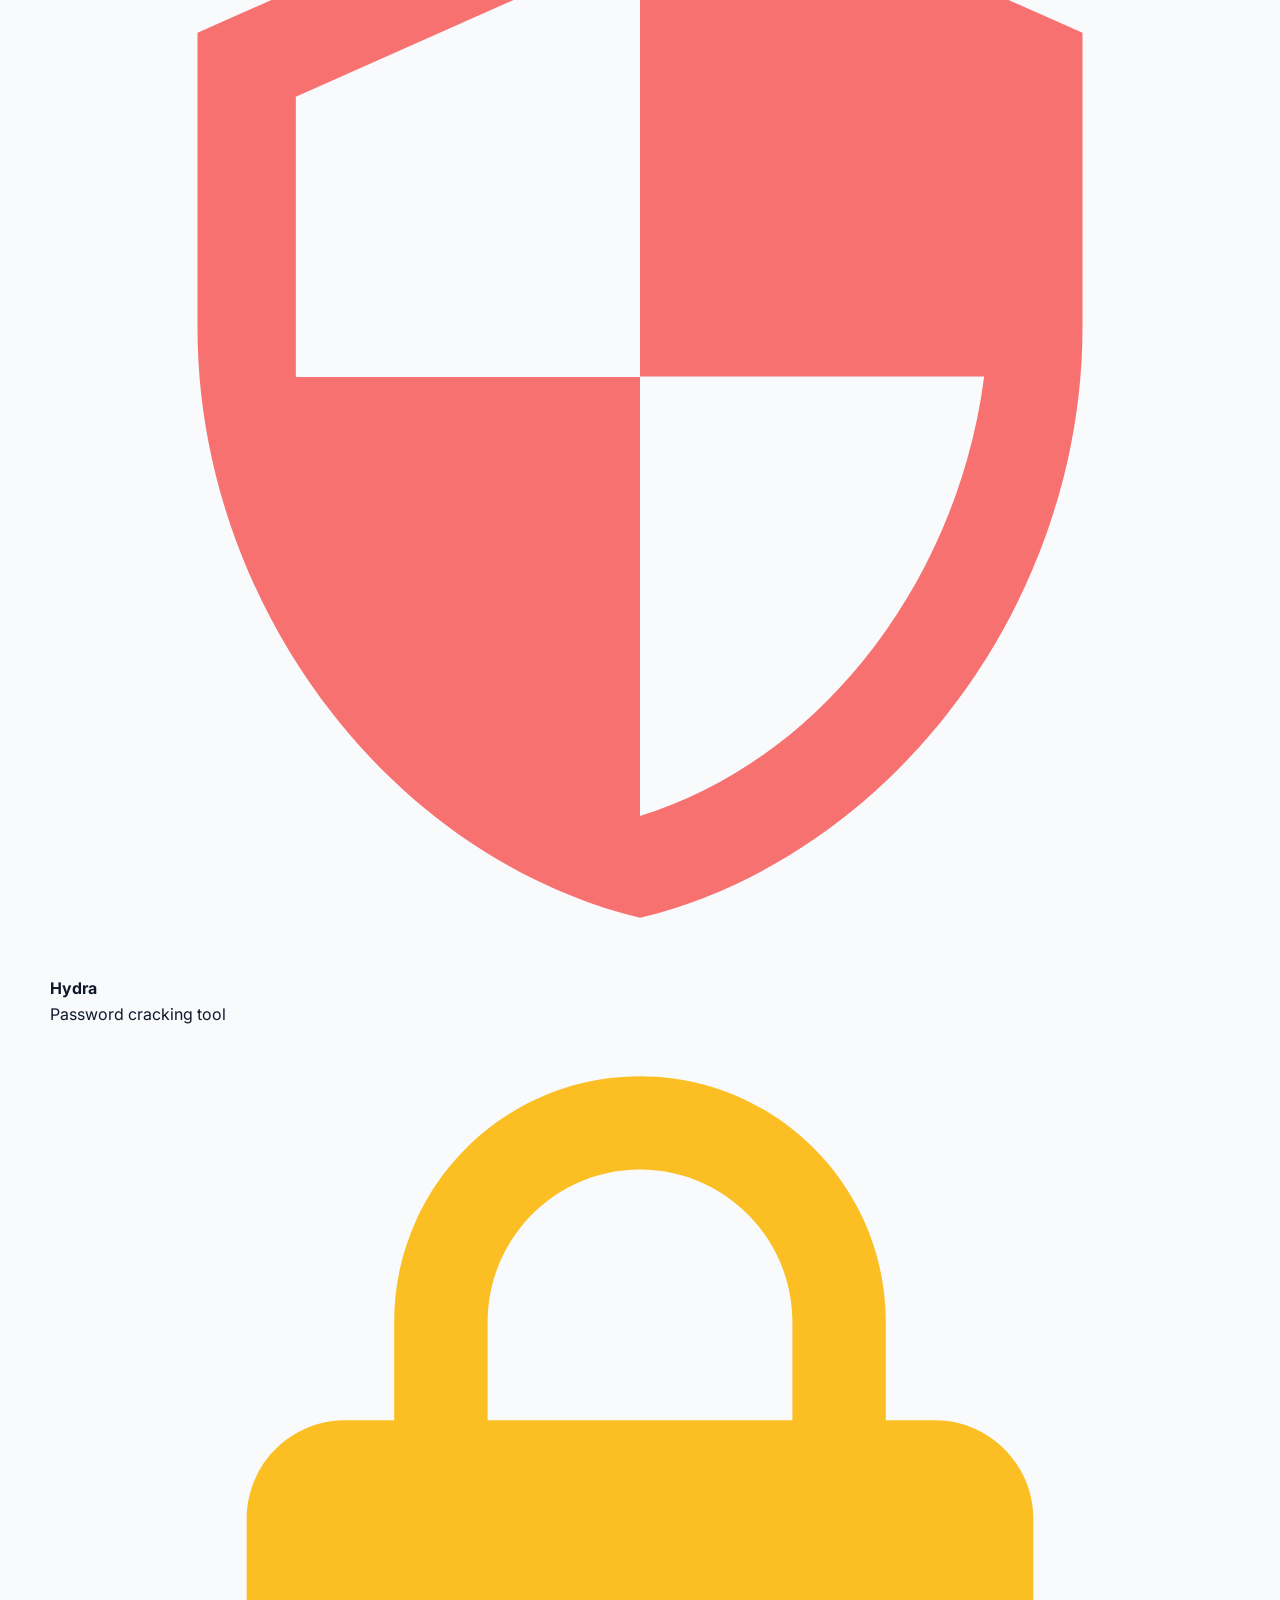
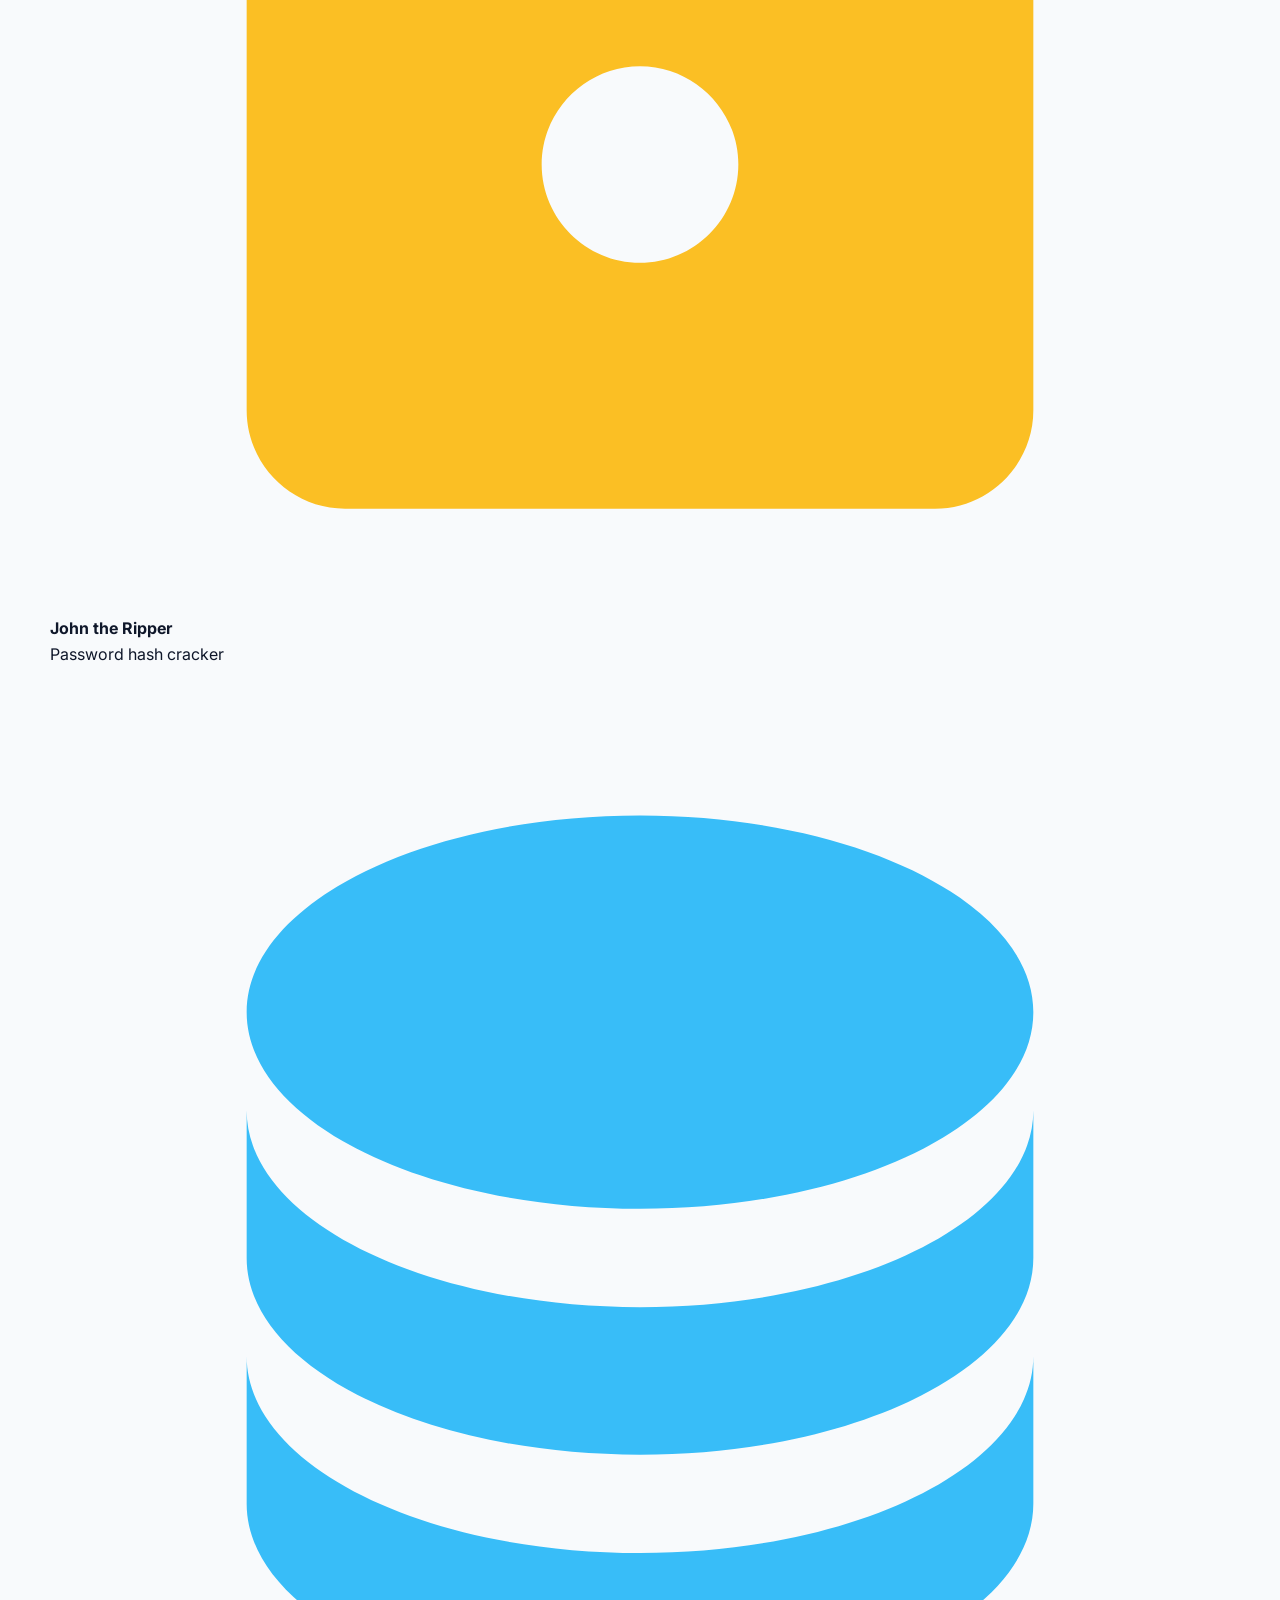
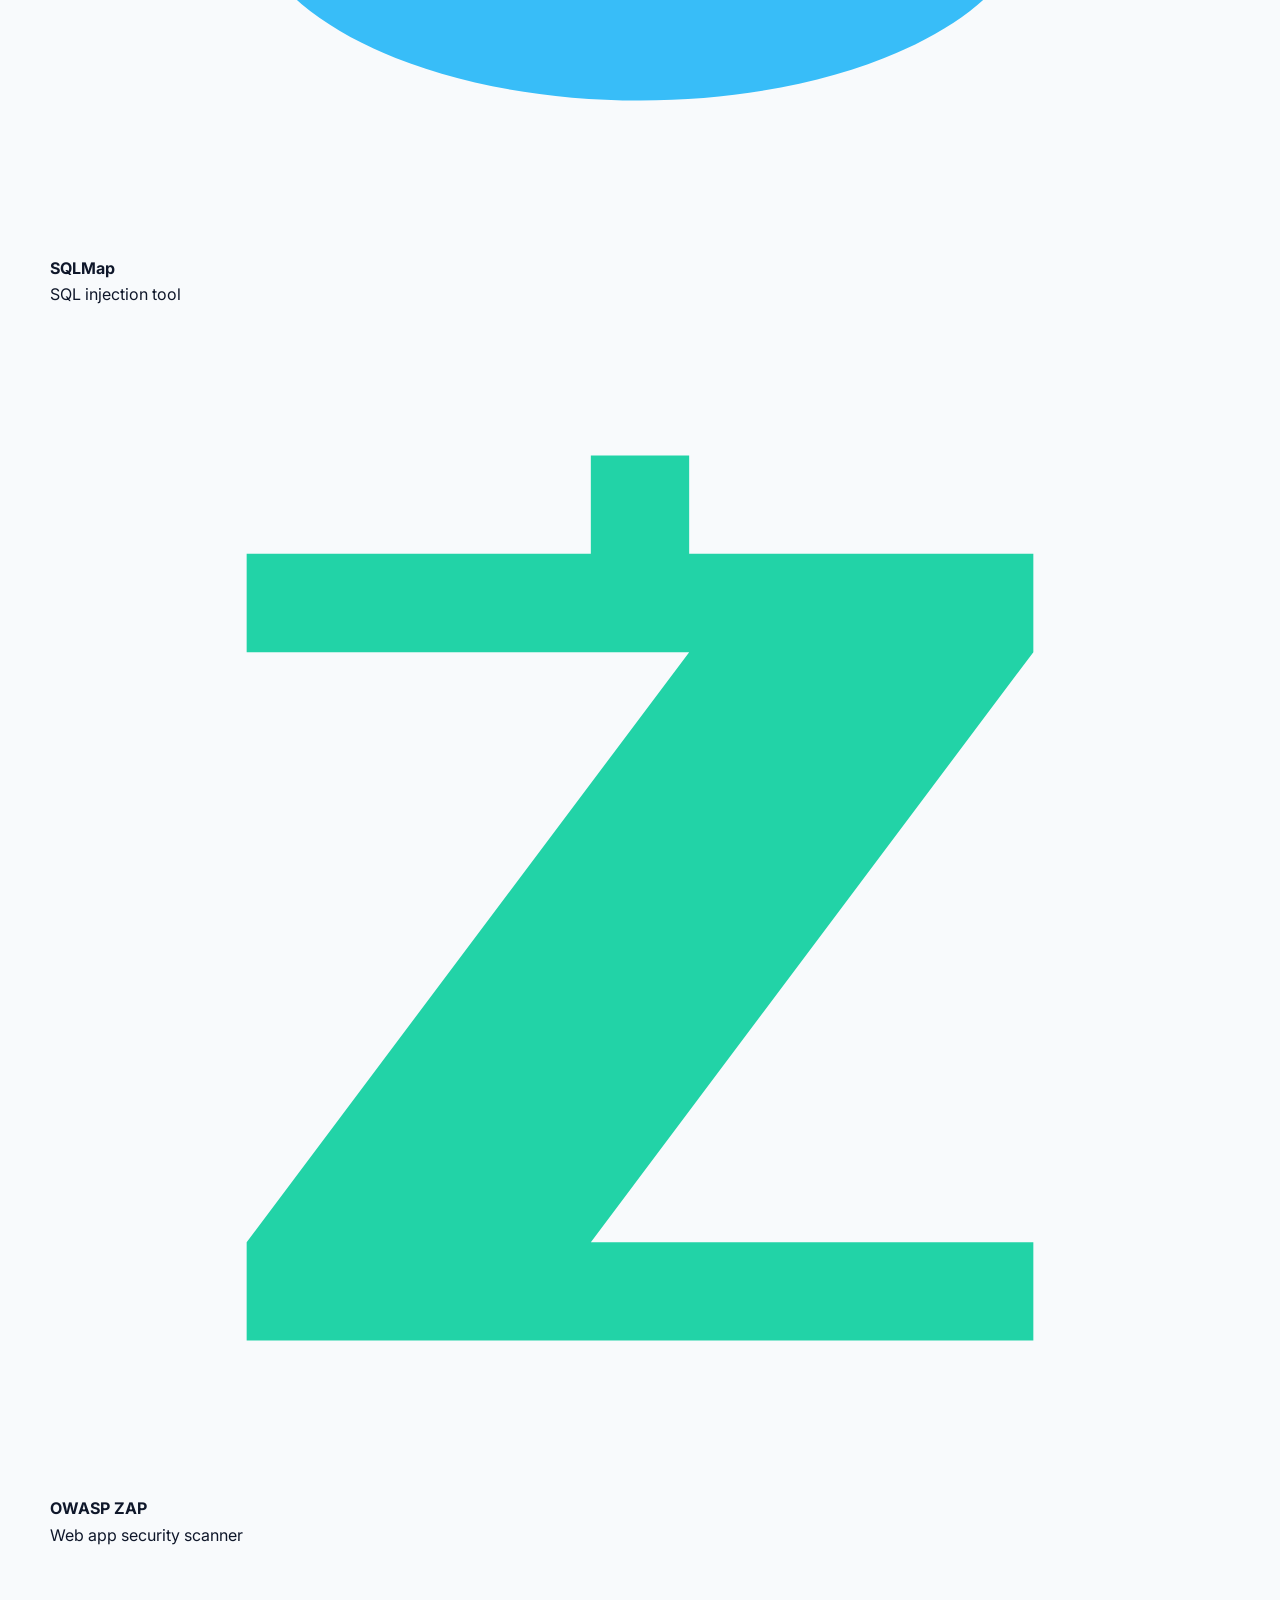
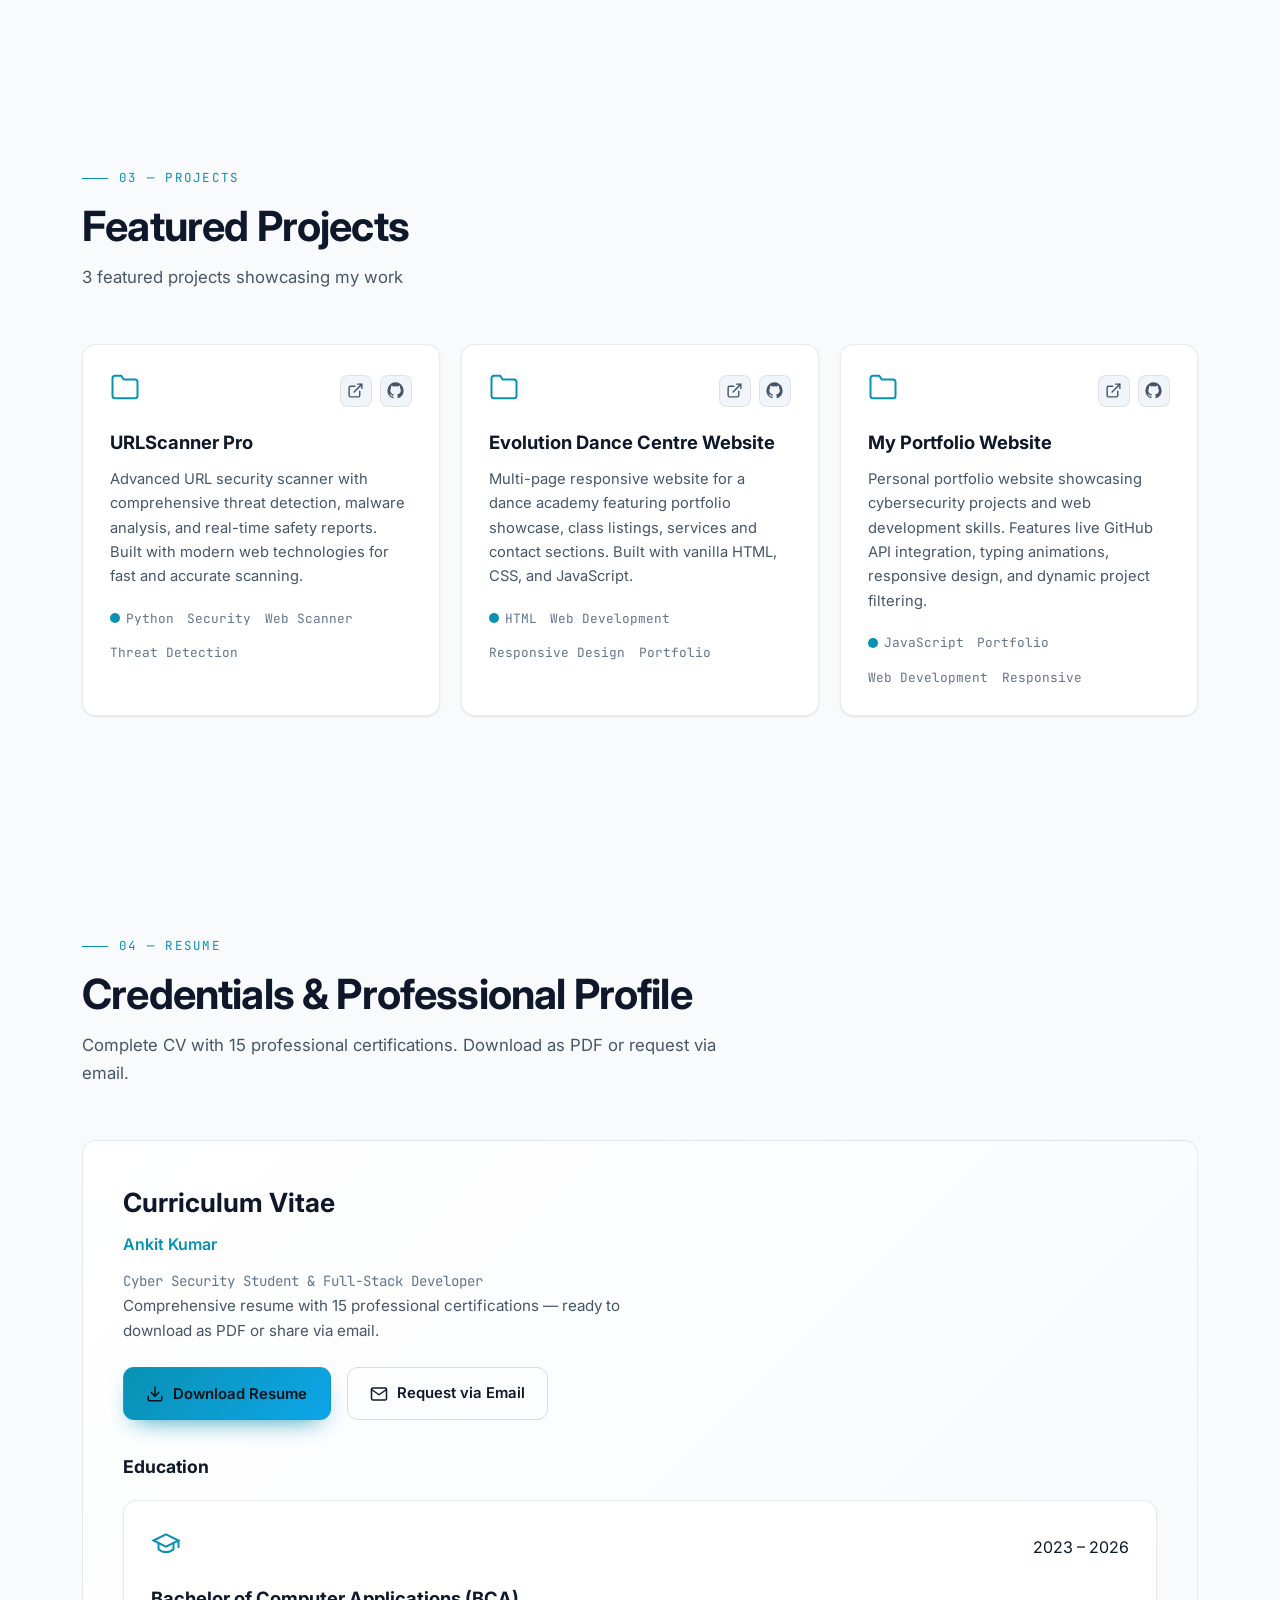
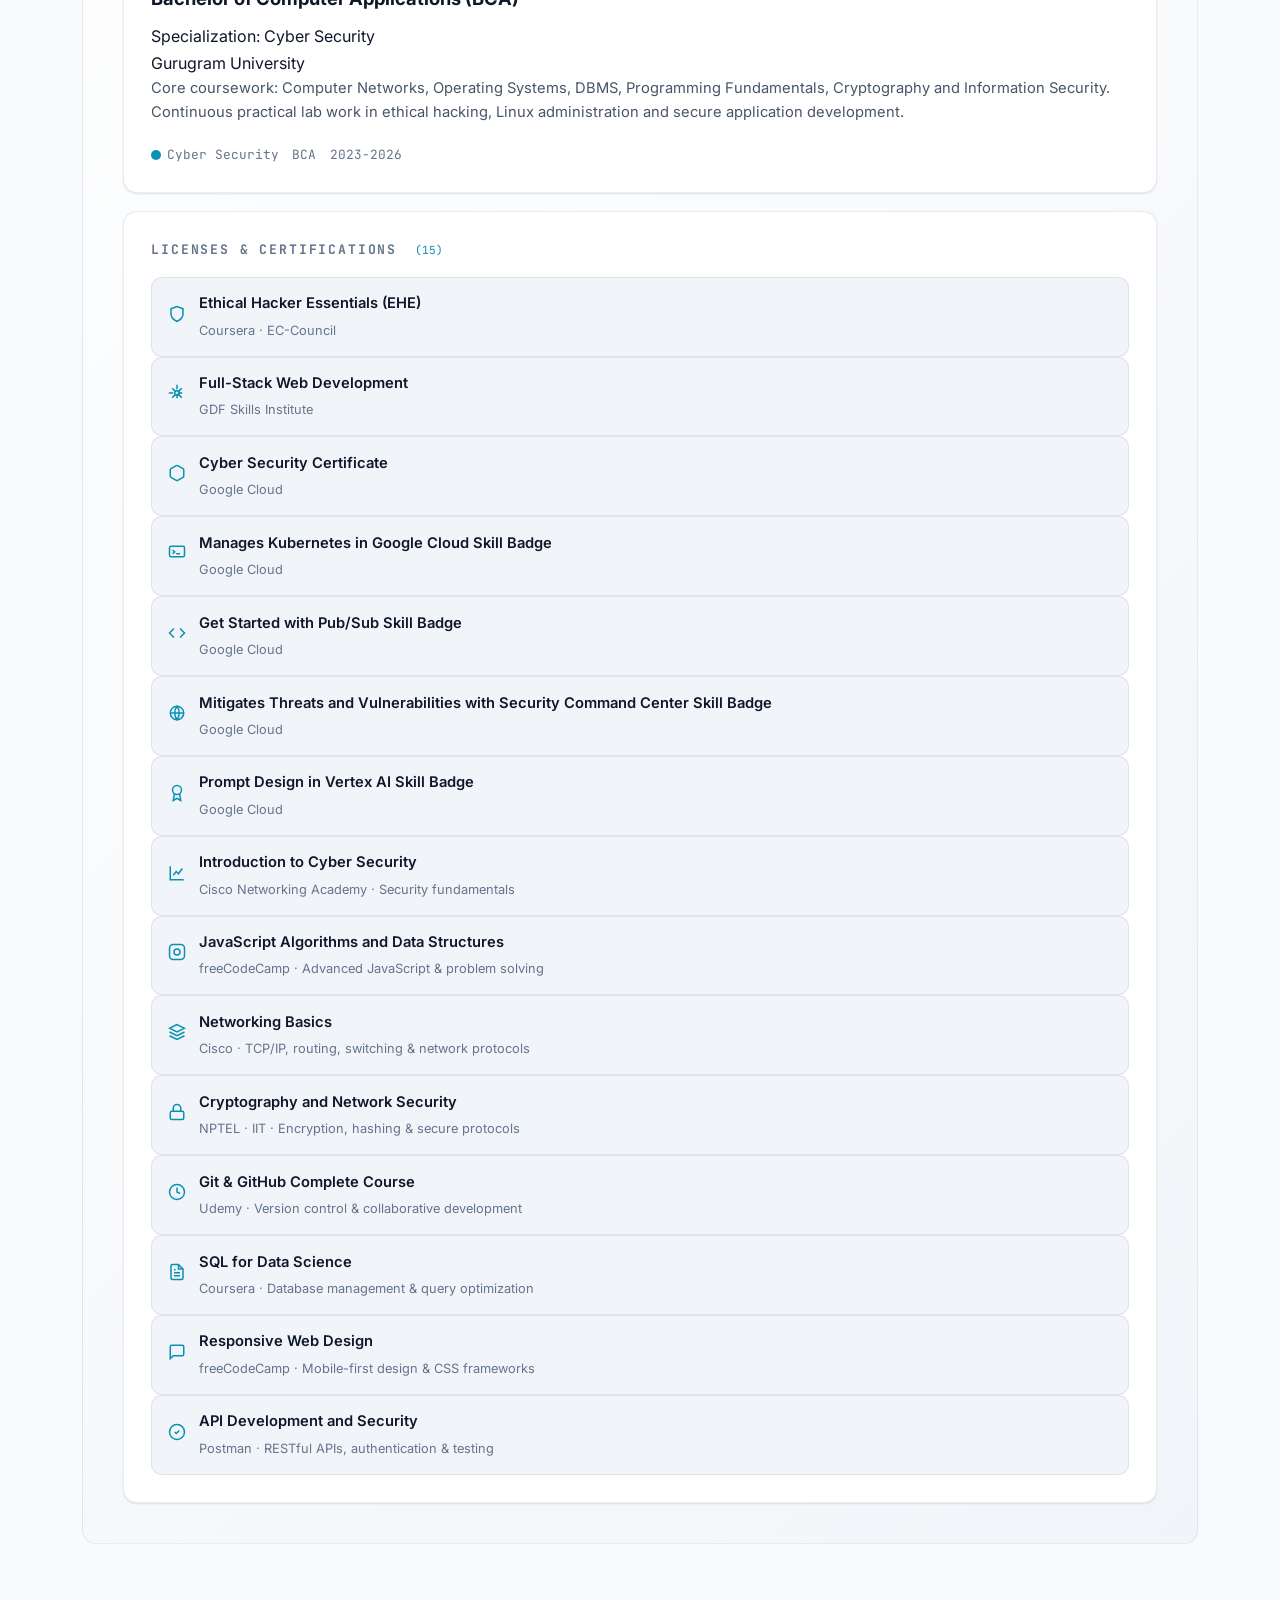
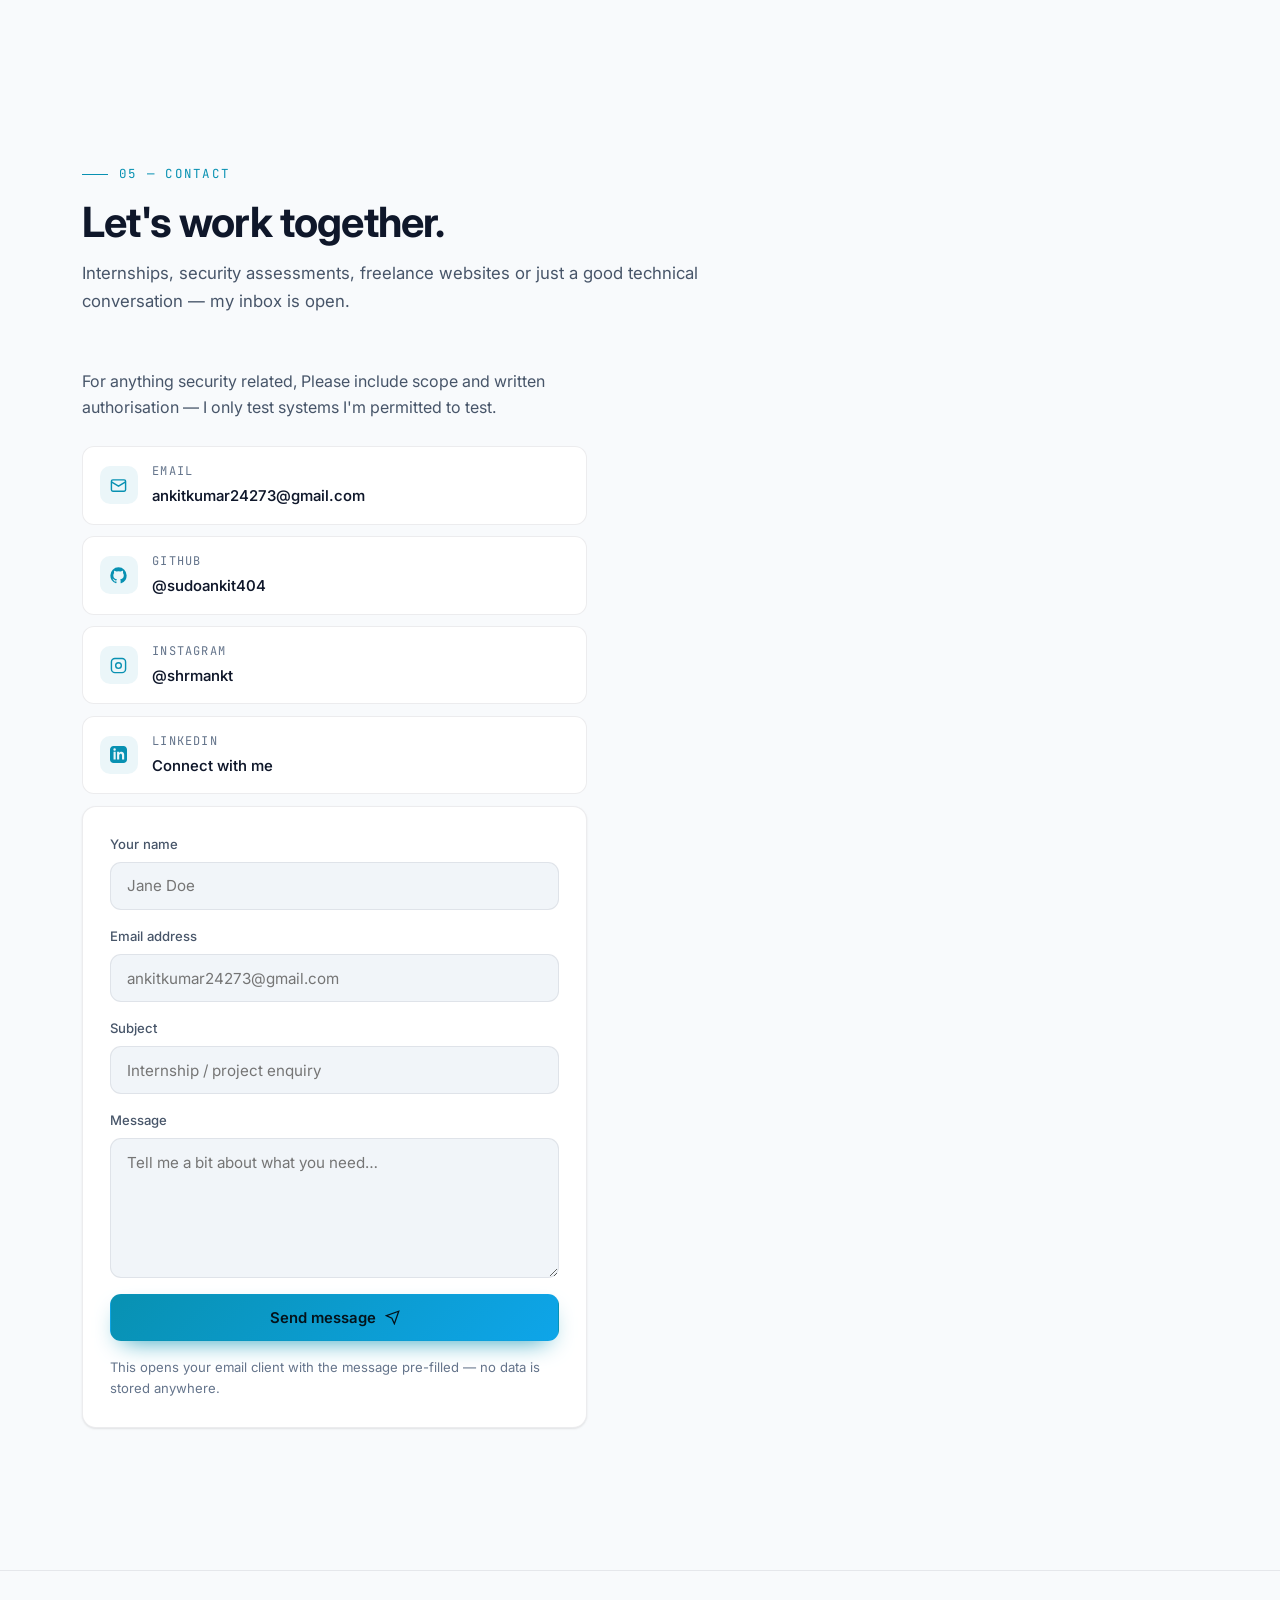
==== commit af99e29d: "Add education section with degree details" ====
--- a/index.html
+++ b/index.html
@@ -511,6 +511,33 @@
               </a>
             </div>
           </div>
+          <div class="education-container">
+            <h4 style="margin-bottom:1.2rem;display:flex;align-items:center;gap:.6rem;font-size:1.1rem">
+              Education
+            </h4>
+            <div class="education-grid">
+              <article class="card proj">
+                <div class="proj-top">
+                  <span class="folder">
+                    <svg width="30" height="30" viewBox="0 0 24 24" fill="none" stroke="currentColor" stroke-width="1.6">
+                      <path d="M22 10v6M2 10l10-5 10 5-10 5z"/>
+                      <path d="M6 12v5c3 3 9 3 12 0v-5"/>
+                    </svg>
+                  </span>
+                  <span class="education-year">2023 – 2026</span>
+                </div>
+                <h3>Bachelor of Computer Applications (BCA)</h3>
+                <div class="education-specialization">Specialization: Cyber Security</div>
+                <div class="education-university">Gurugram University</div>
+                <p>Core coursework: Computer Networks, Operating Systems, DBMS, Programming Fundamentals, Cryptography and Information Security. Continuous practical lab work in ethical hacking, Linux administration and secure application development.</p>
+                <div class="proj-meta">
+                  <span><span class="lang-dot"></span>Cyber Security</span>
+                  <span>BCA</span>
+                  <span>2023-2026</span>
+                </div>
+              </article>
+            </div>
+          </div>
 
         <div class="card" style="margin-top:1.1rem">
           <h4 style="font-size:.82rem;text-transform:uppercase;letter-spacing:.14em;color:var(--dim);font-family:'JetBrains Mono',monospace;margin-bottom:1rem">Licenses &amp; Certifications
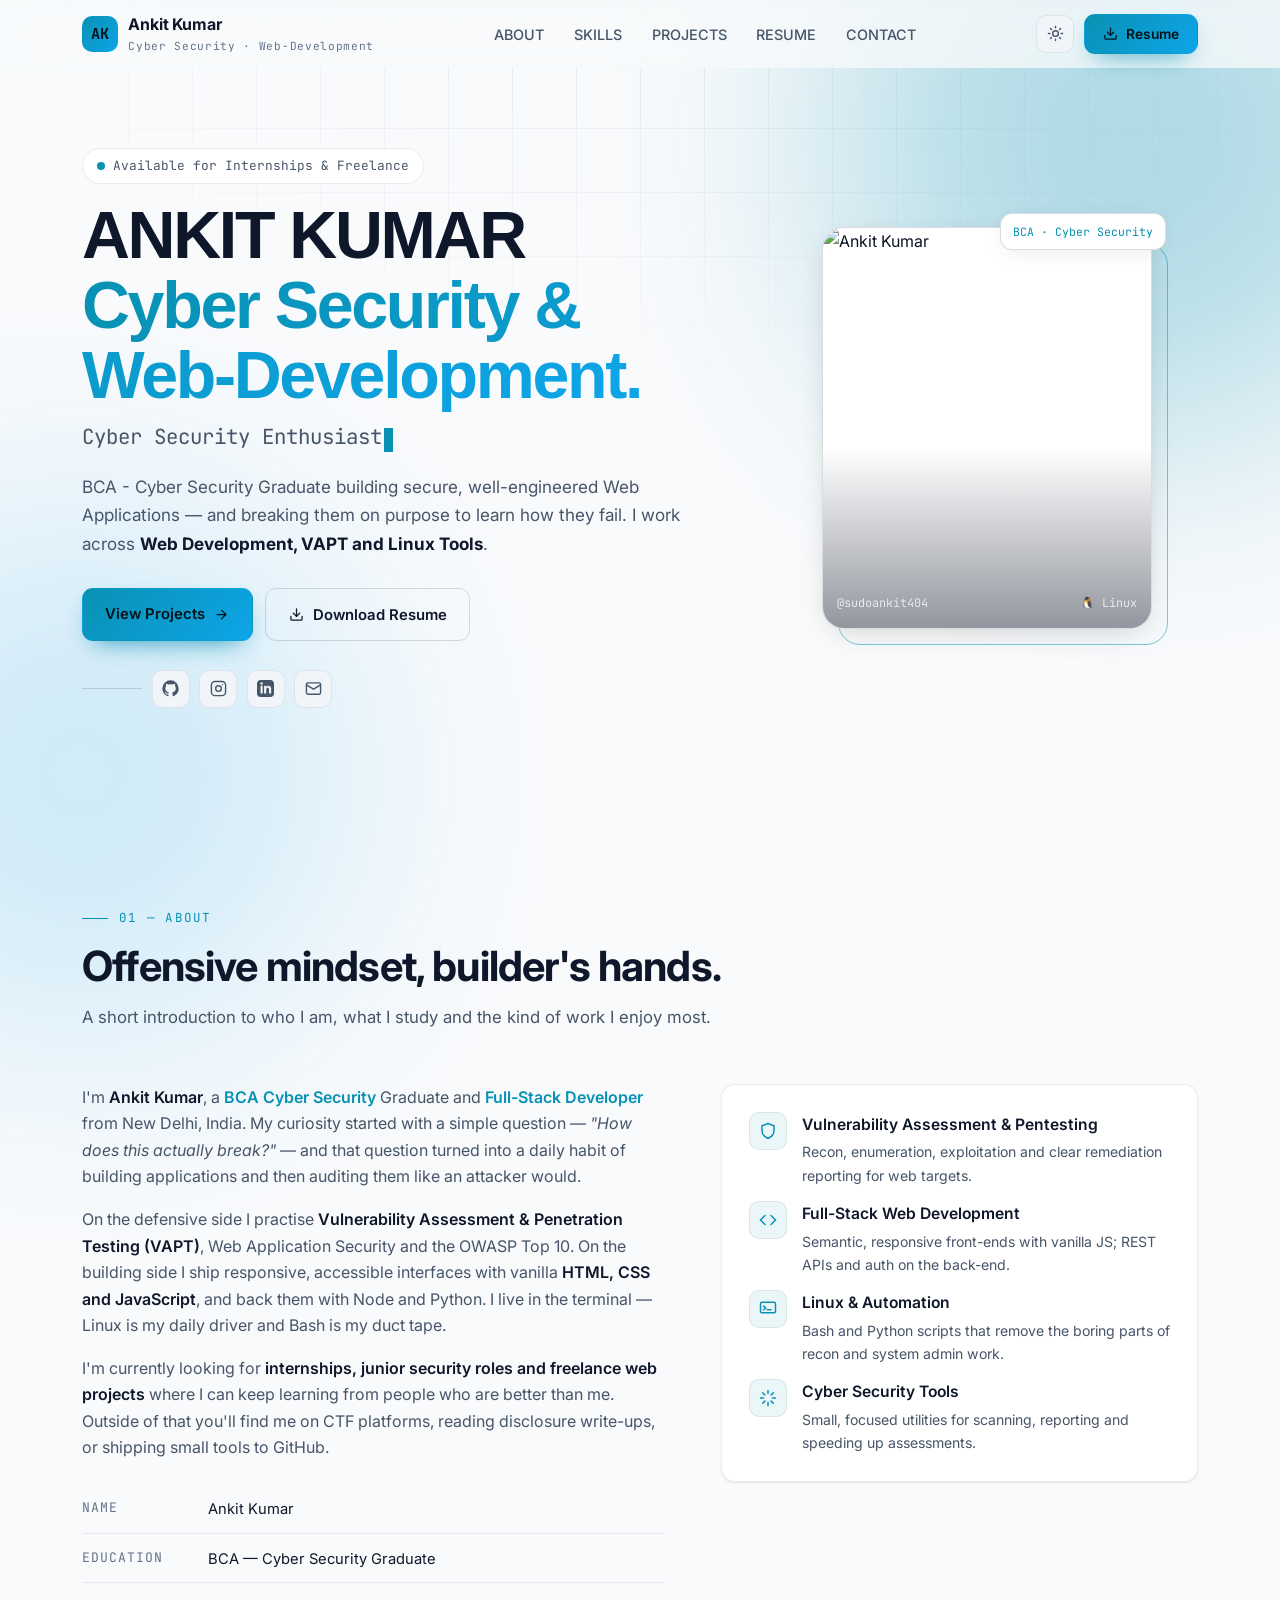
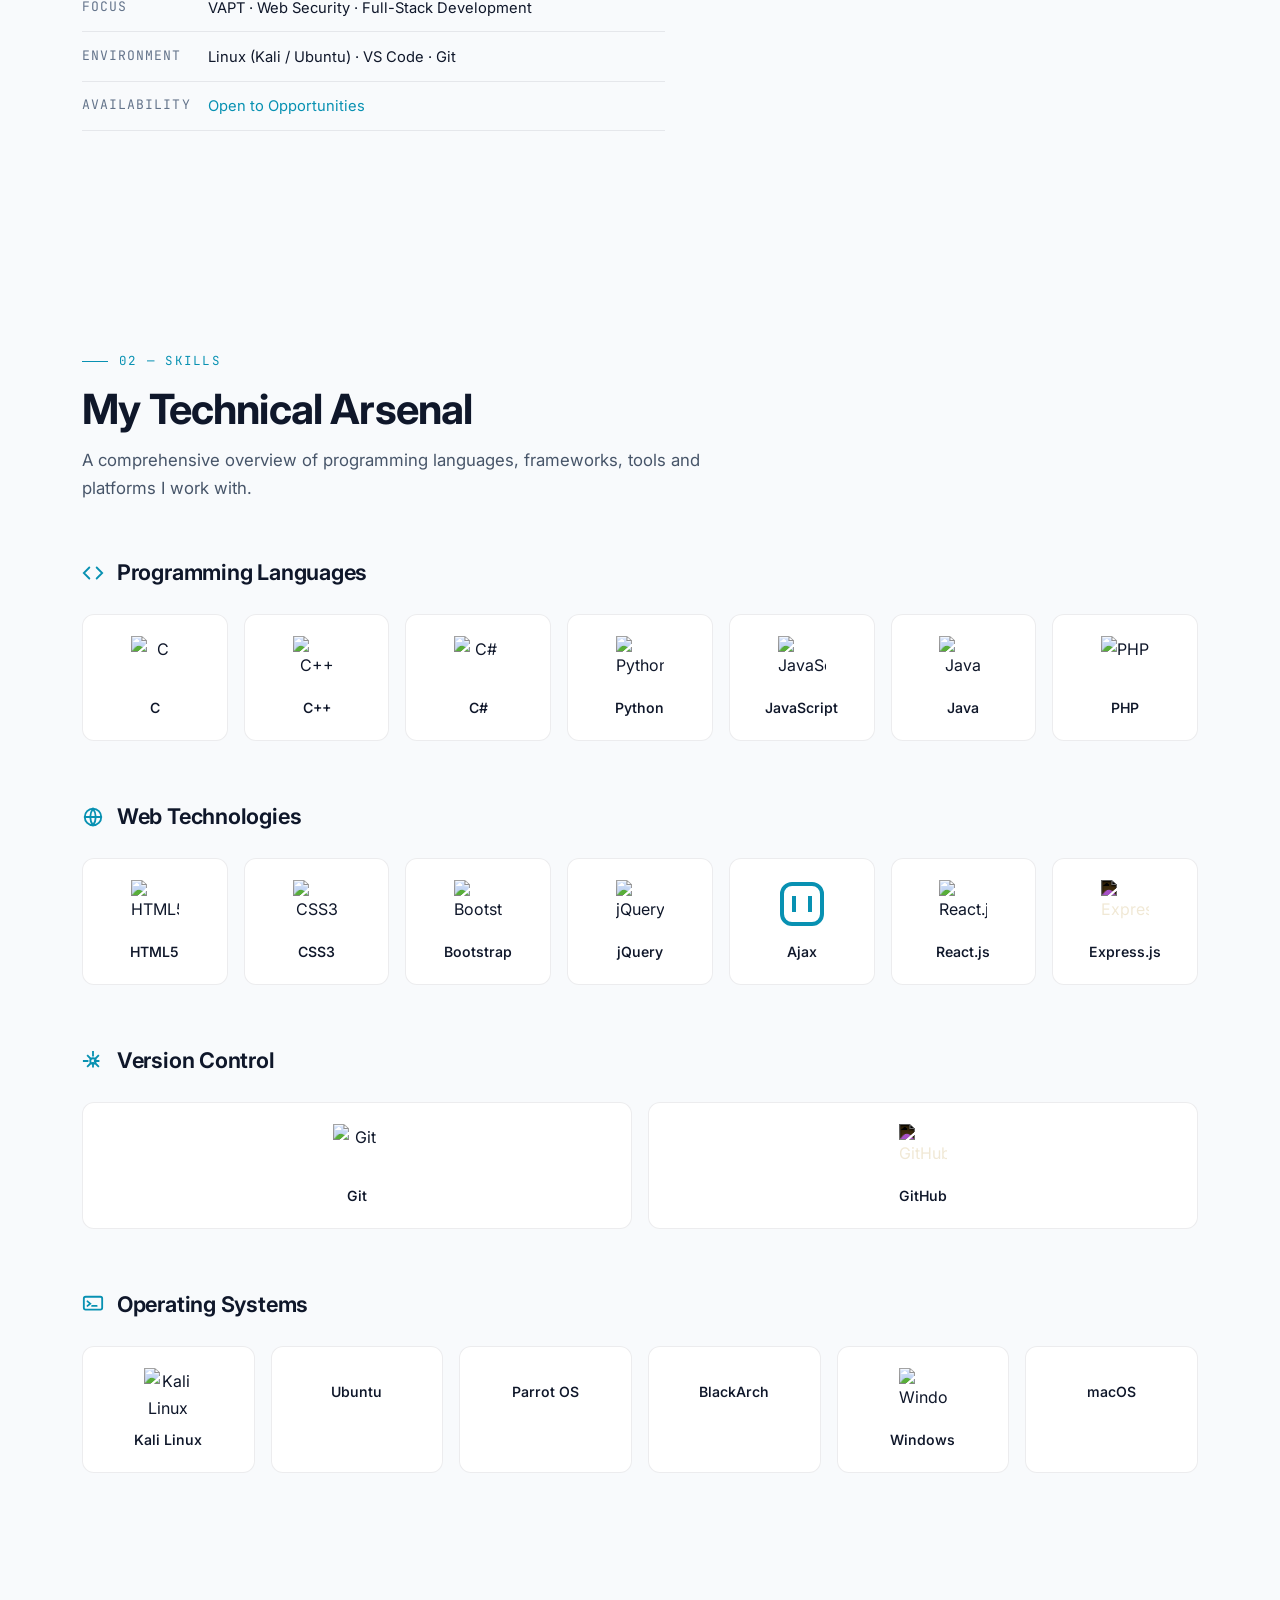
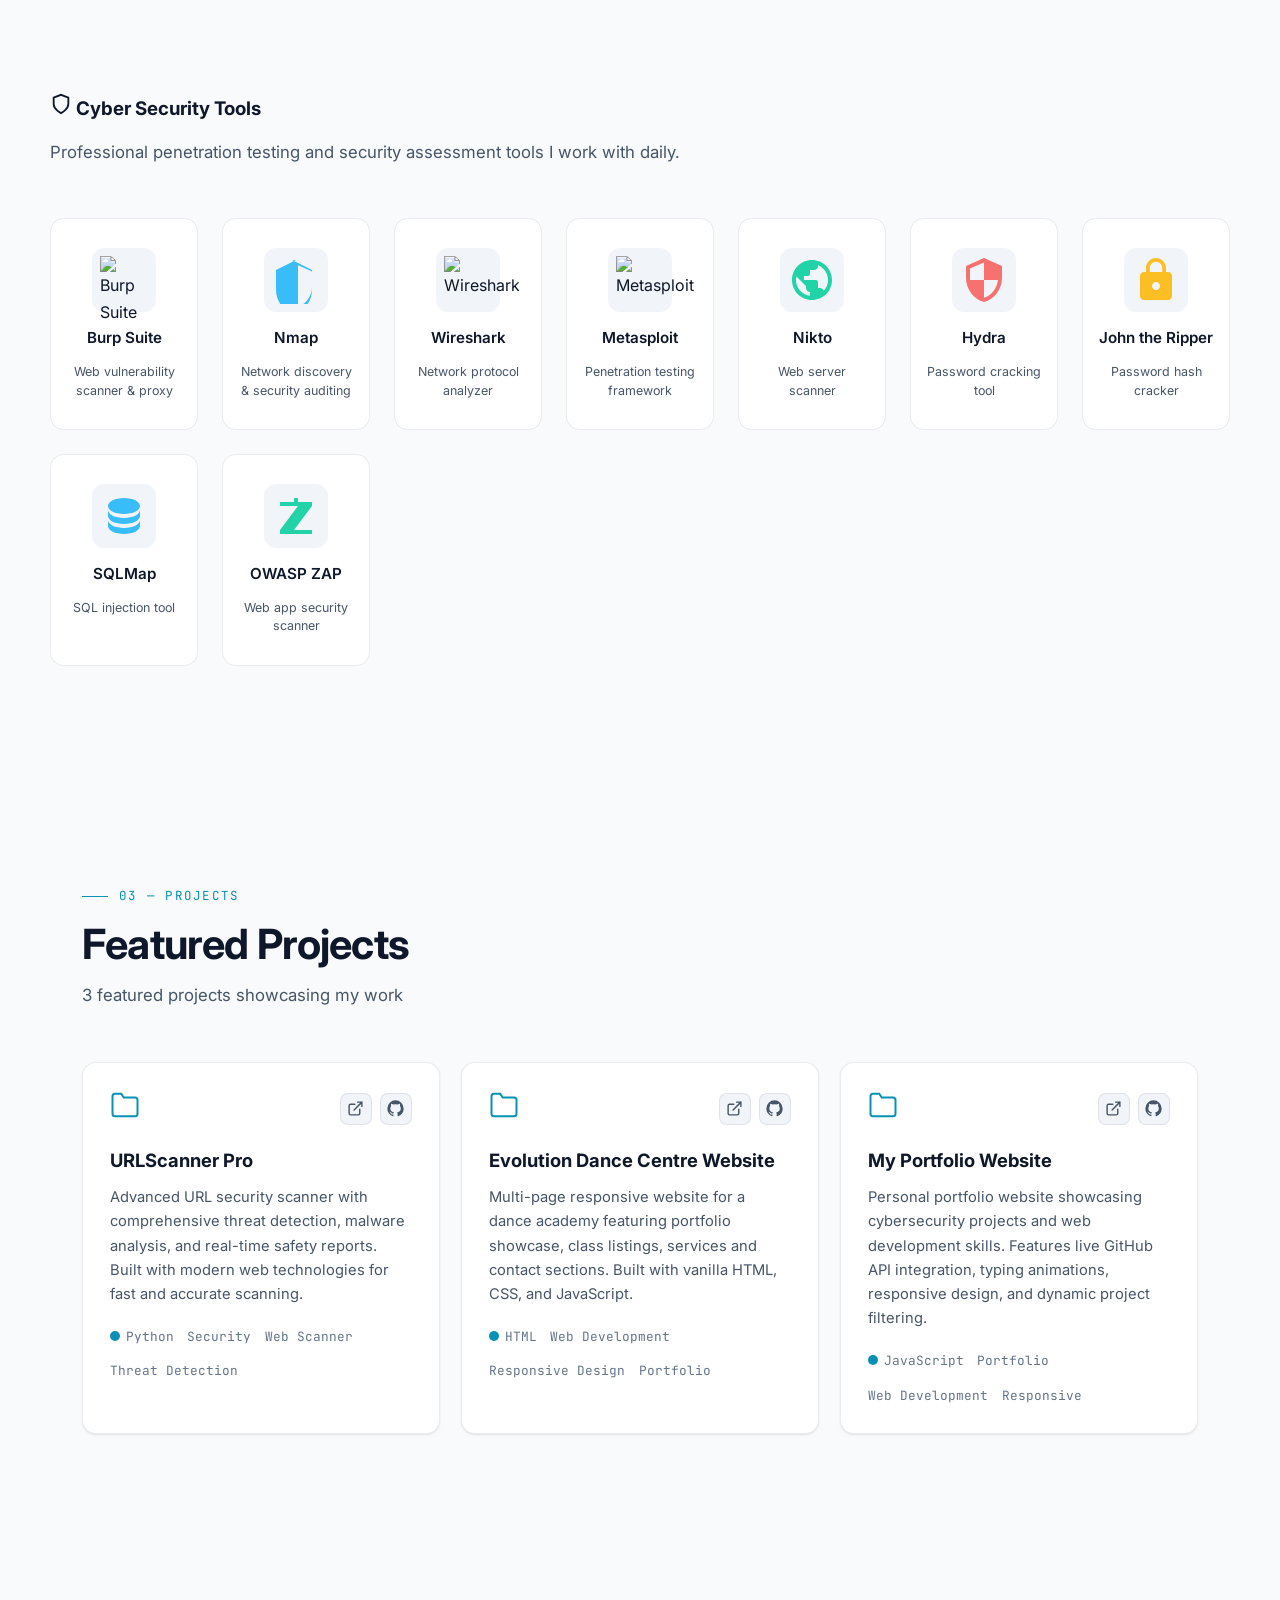
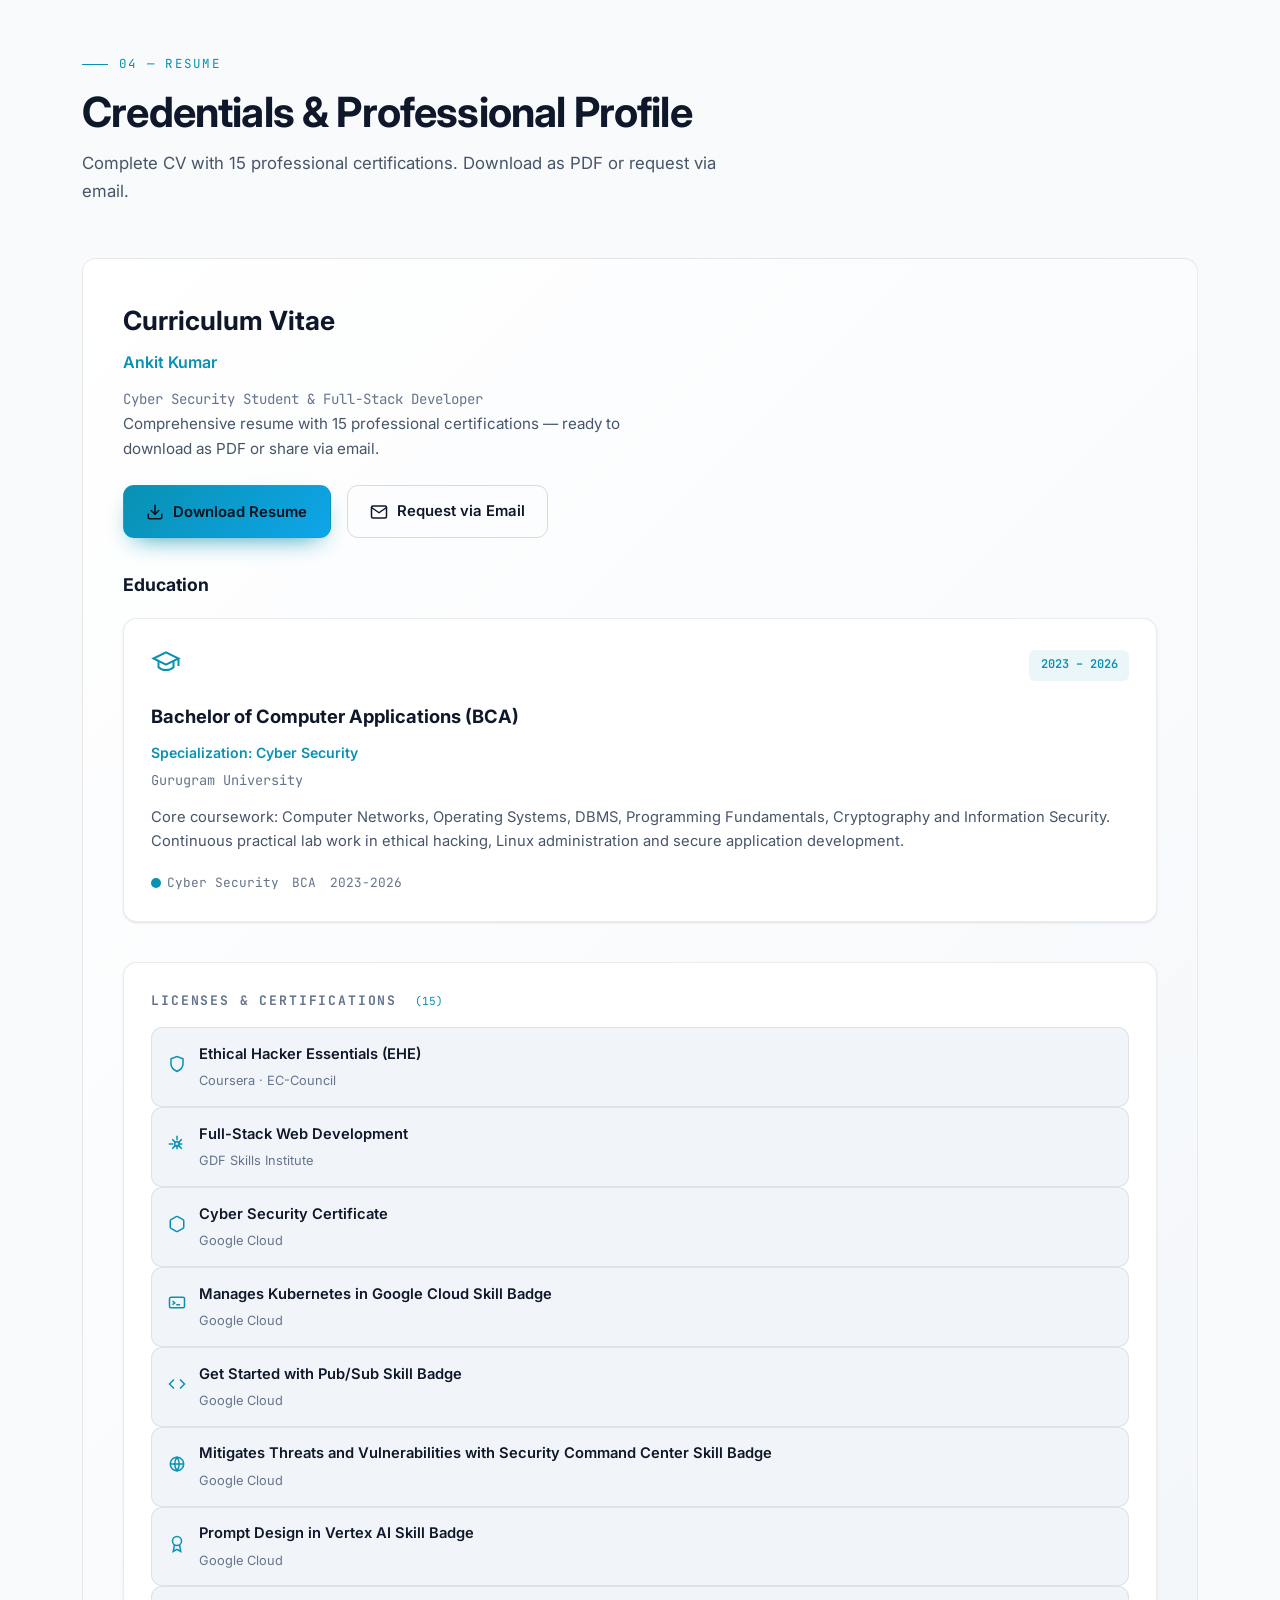
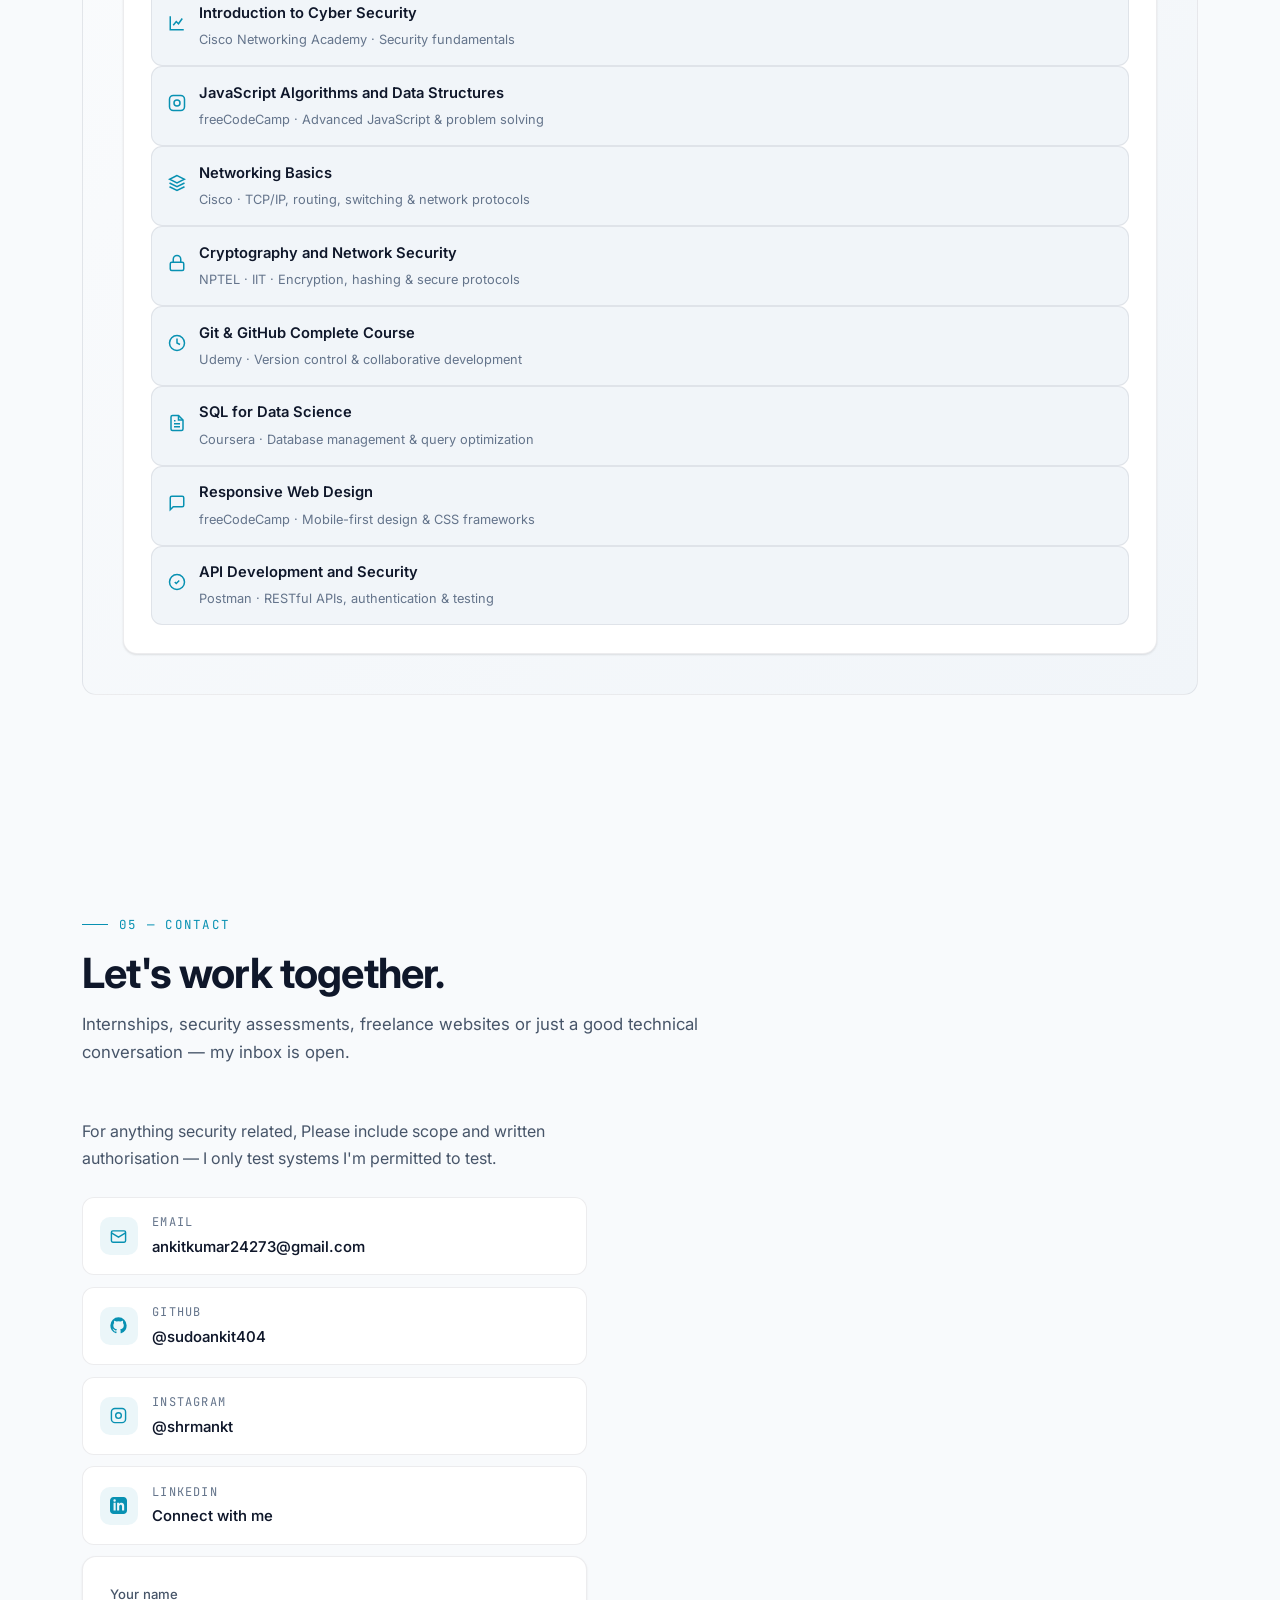
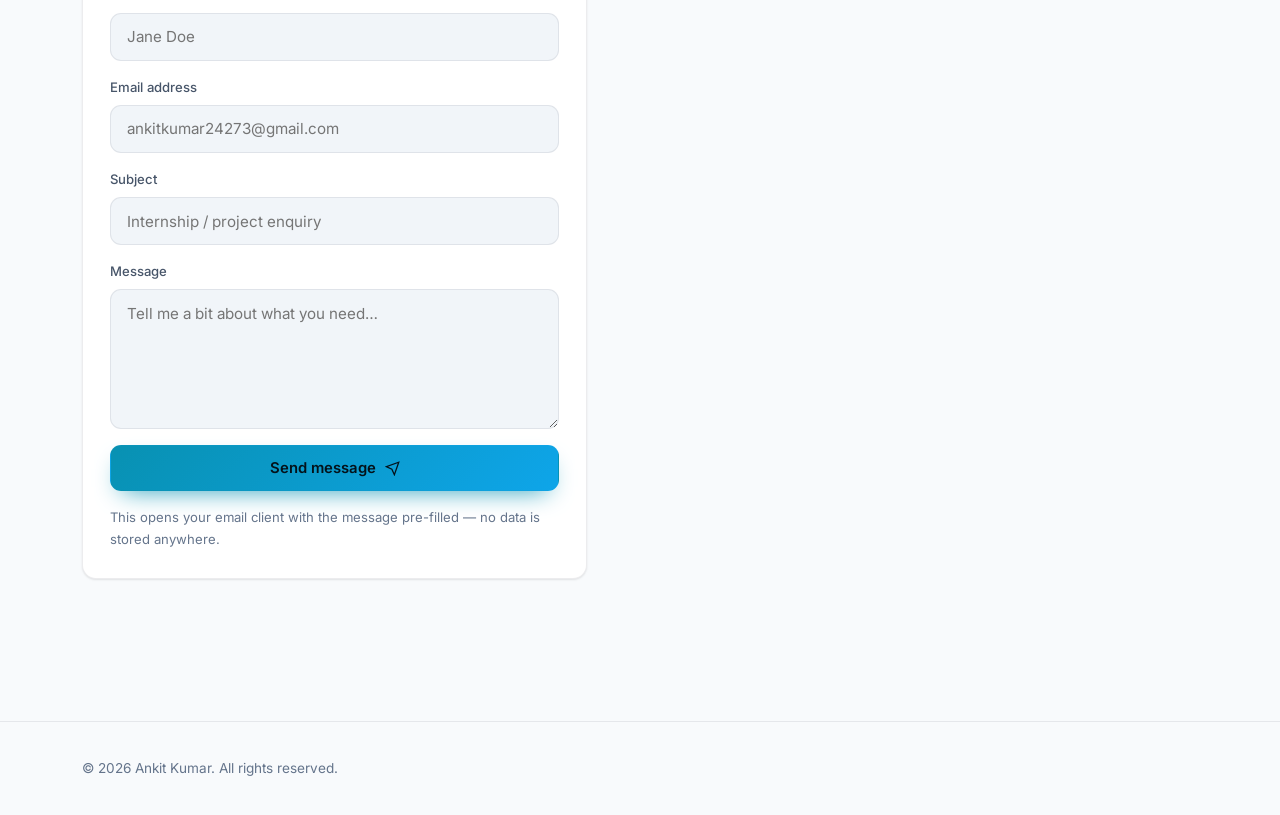
==== commit 0aaa50a1: "Update index.html" ====
--- a/index.html
+++ b/index.html
@@ -28,7 +28,7 @@
   <div class="nav-inner">
     <a href="#home" class="brand">
       <span class="mark">AK</span>
-      <span>Ankit Kumar<small class="mono">Cyber Security · Development</small></span>
+      <span>Ankit Kumar<small class="mono">Cyber Security · Web-Development</small></span>
     </a>
     <nav>
       <ul class="nav-links" id="navLinks">
@@ -67,10 +67,10 @@
     <div class="hero-grid">
       <div>
         <span class="status"><span class="dot"></span> Available for Internships &amp; Freelance</span>
-        <h1 style=" font-family: 'Segoe UI', Tahoma, Geneva, Verdana, sans-serif;">ANKIT KUMAR<br><span class="grad">Cyber Security &amp; Code.</span></h1>
+        <h1 style=" font-family: 'Segoe UI', Tahoma, Geneva, Verdana, sans-serif;">ANKIT KUMAR<br><span class="grad">Cyber Security &amp; Web-Development.</span></h1>
         <div class="role"><span id="typed"></span><span class="caret"></span></div>
         <p class="lede">
-          BCA - Cyber Security Student building secure, well-engineered Web Applications —
+          BCA - Cyber Security Graduate building secure, well-engineered Web Applications —
           and breaking them on purpose to learn how they fail. I work across
           <strong style="color:var(--text)">Web Development, VAPT and Linux Tools</strong>.
         </p>
@@ -127,7 +127,7 @@
     <div class="about-grid">
       <div class="reveal">
         <p>
-          I'm <strong>Ankit Kumar</strong>, a <span class="highlight">BCA Cyber Security</span> Enthusiast and
+          I'm <strong>Ankit Kumar</strong>, a <span class="highlight">BCA Cyber Security</span> Graduate and
           <span class="highlight">Full-Stack Developer</span> from New Delhi, India. My curiosity started with a simple
           question — <em>"How does this actually break?"</em> — and that question turned into a daily habit of
           building applications and then auditing them like an attacker would.
@@ -313,8 +313,10 @@
   <!-- Cybersecurity Tools -->
   <section class="section wrap" id="tools">
     <div class="head">
-      <p class="eyebrow">03 — Cyber Security Tools</p>
-      <h2 class="title">Security Arsenal</h2>
+      <h3 class="title">
+        <svg width="22" height="22" viewBox="0 0 24 24" fill="none" stroke="currentColor" stroke-width="2" stroke-linecap="round"><path d="M12 22s8-4 8-10V5l-8-3-8 3v7c0 6 8 10 8 10z"/></svg>
+      Cyber Security Tools
+      </h3>
       <p class="subtitle">Professional penetration testing and security assessment tools I work with daily.</p>
     </div>
     <div class="tools-grid">
--- a/style.css
+++ b/style.css
@@ -264,6 +264,36 @@
 html[data-theme="light"] .tech-item img[src*="github"]{filter:invert(1)}
 .tech-item span{font-size:.88rem;font-weight:550;color:var(--text)}
 
+/* Cybersecurity Tools Section */
+    .tools-grid{
+      display:grid;grid-template-columns:repeat(auto-fill,minmax(140px,1fr));gap:1.5rem;
+    }
+    .tool-card{
+      display:flex;flex-direction:column;align-items:center;gap:.8rem;padding:1.8rem 1rem;
+      background:var(--surface);border:1px solid var(--line);border-radius:14px;
+      transition:all .3s ease;cursor:default;position:relative;overflow:hidden;
+    }
+    .tool-card::before{
+      content:"";position:absolute;inset:0;background:linear-gradient(135deg,var(--brand-soft),transparent);
+      opacity:0;transition:opacity .3s;
+    }
+    .tool-card:hover{
+      transform:translateY(-6px);border-color:var(--brand);
+      box-shadow:0 12px 32px -10px rgba(34,211,167,.3);
+    }
+    .tool-card:hover::before{opacity:1}
+    .tool-icon{
+      width:64px;height:64px;display:grid;place-items:center;position:relative;z-index:1;
+      border-radius:12px;background:var(--surface-2);padding:8px;
+    }
+    .tool-icon img{width:100%;height:100%;object-fit:contain}
+    .tool-card h4{
+      font-size:.95rem;font-weight:600;text-align:center;color:var(--text);position:relative;z-index:1;
+    }
+    .tool-card p{
+      font-size:.78rem;color:var(--muted);text-align:center;line-height:1.5;position:relative;z-index:1;
+    }
+
 
 /* ---------- Projects ---------- */
 .proj-grid{display:grid;grid-template-columns:repeat(auto-fill,minmax(min(320px,100%),1fr));gap:1.3rem}
@@ -307,6 +337,18 @@
 .cert b{display:block;font-size:.92rem;font-weight:600}
 .cert span{font-size:.8rem;color:var(--dim)}
 
+/* ---------- Education ---------- */
+.education-container{position:relative;margin-bottom:2.5rem}
+.education-grid{display:grid;grid-template-columns:1fr;gap:1.3rem}
+.education-year{
+  font-size:.75rem;color:var(--brand);font-family:'JetBrains Mono',monospace;
+  padding:.35rem .7rem;background:var(--brand-soft);border-radius:6px;font-weight:600;
+}
+.education-specialization{
+  font-size:.88rem;color:var(--brand);font-weight:600;margin-bottom:.3rem;
+}
+.education-university{font-size:.85rem;color:var(--dim);margin-bottom:.8rem;font-family:'JetBrains Mono',monospace}
+
 /* ---------- Contact ---------- */
 .contact-grid{display:grid;grid-template-columns:minmax(0,.95fr) minmax(0,1.05fr);gap:clamp(28px,5vw,52px);align-items:start}
 .contact-methods{display:grid;gap:.7rem;margin-top:1.6rem}
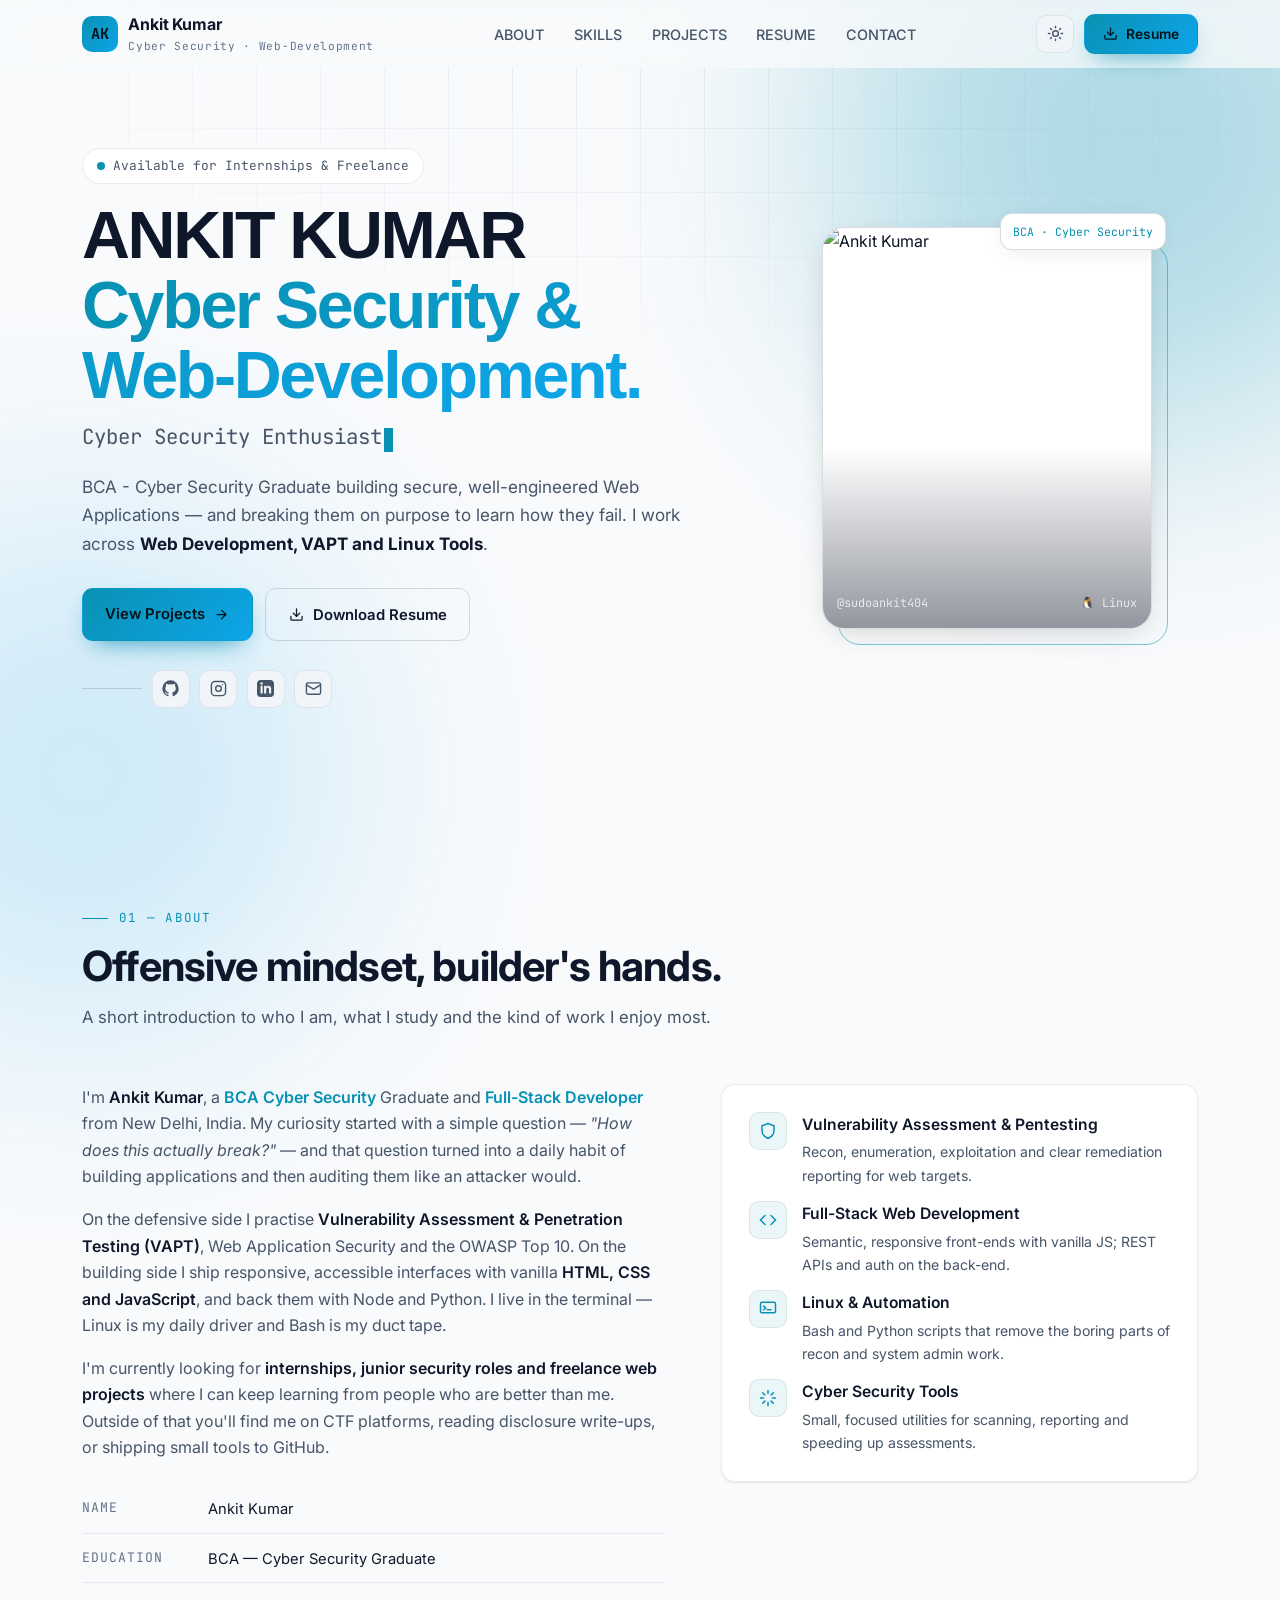
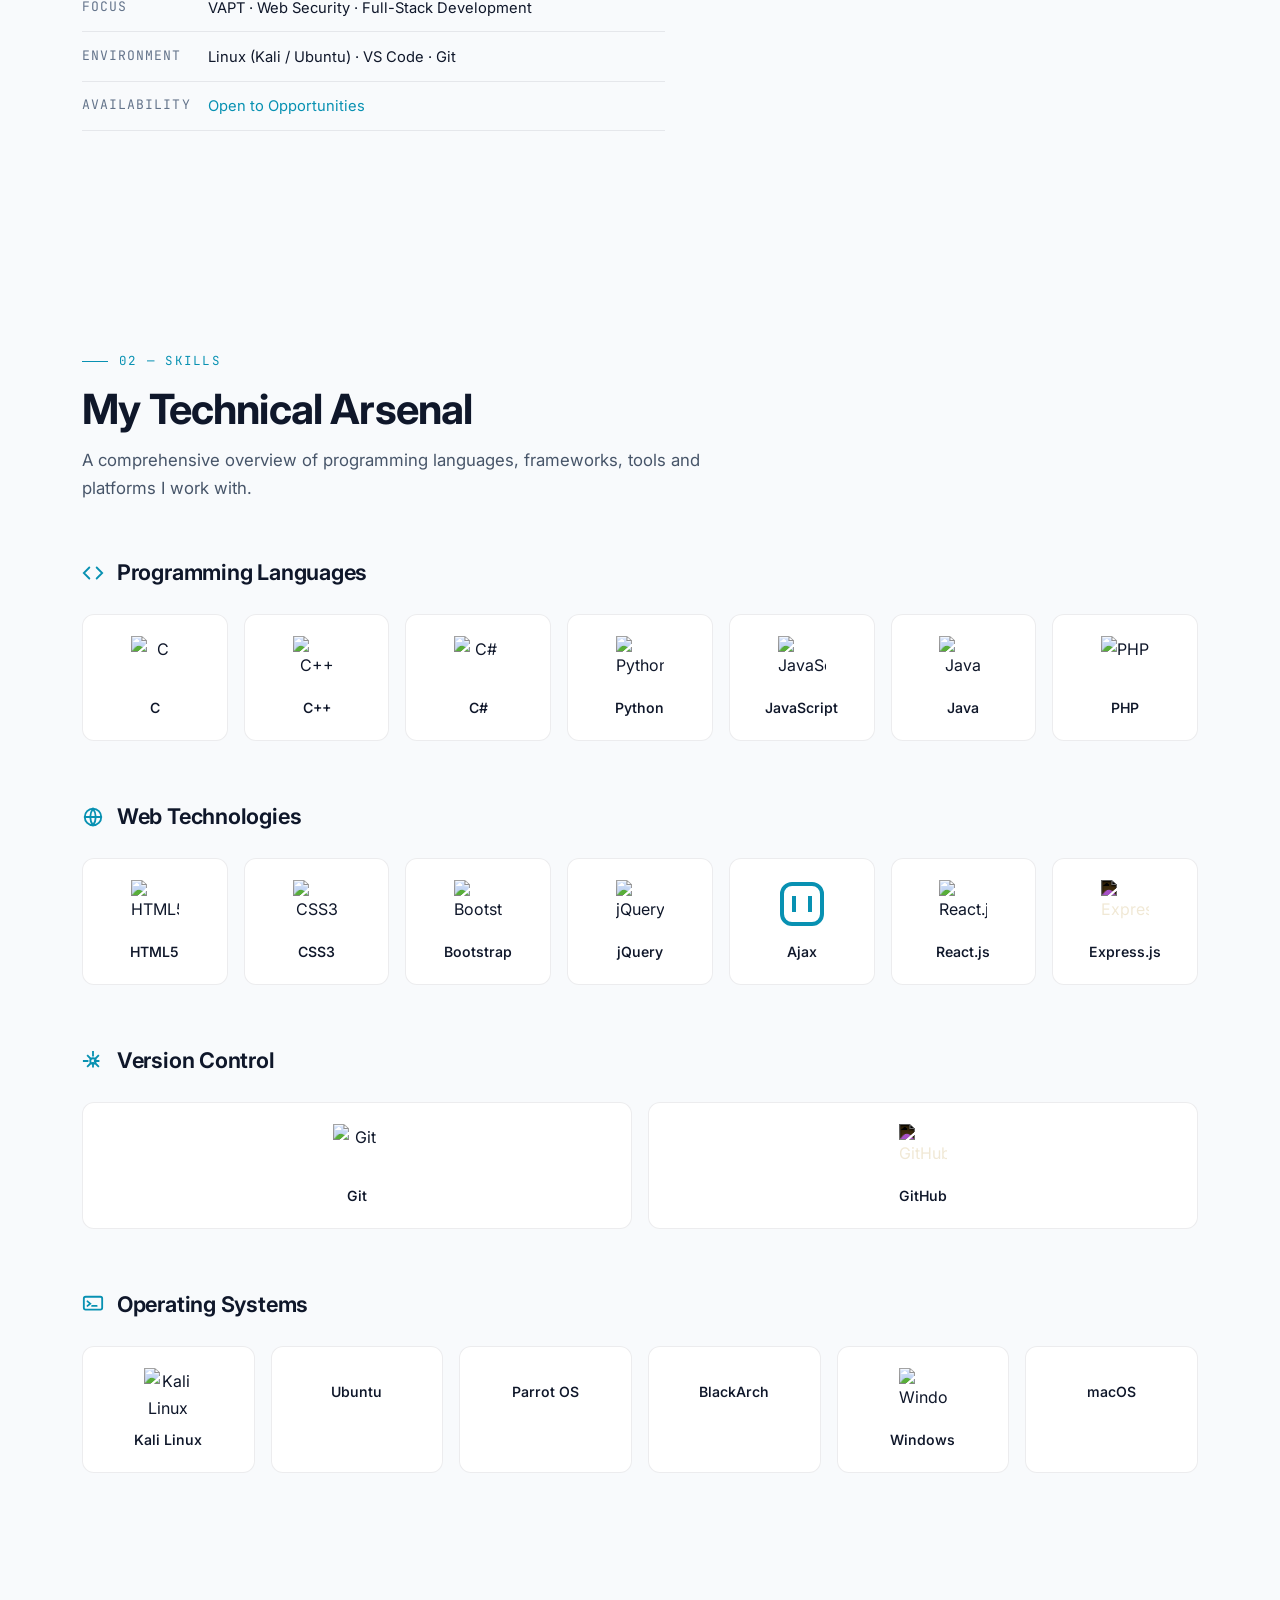
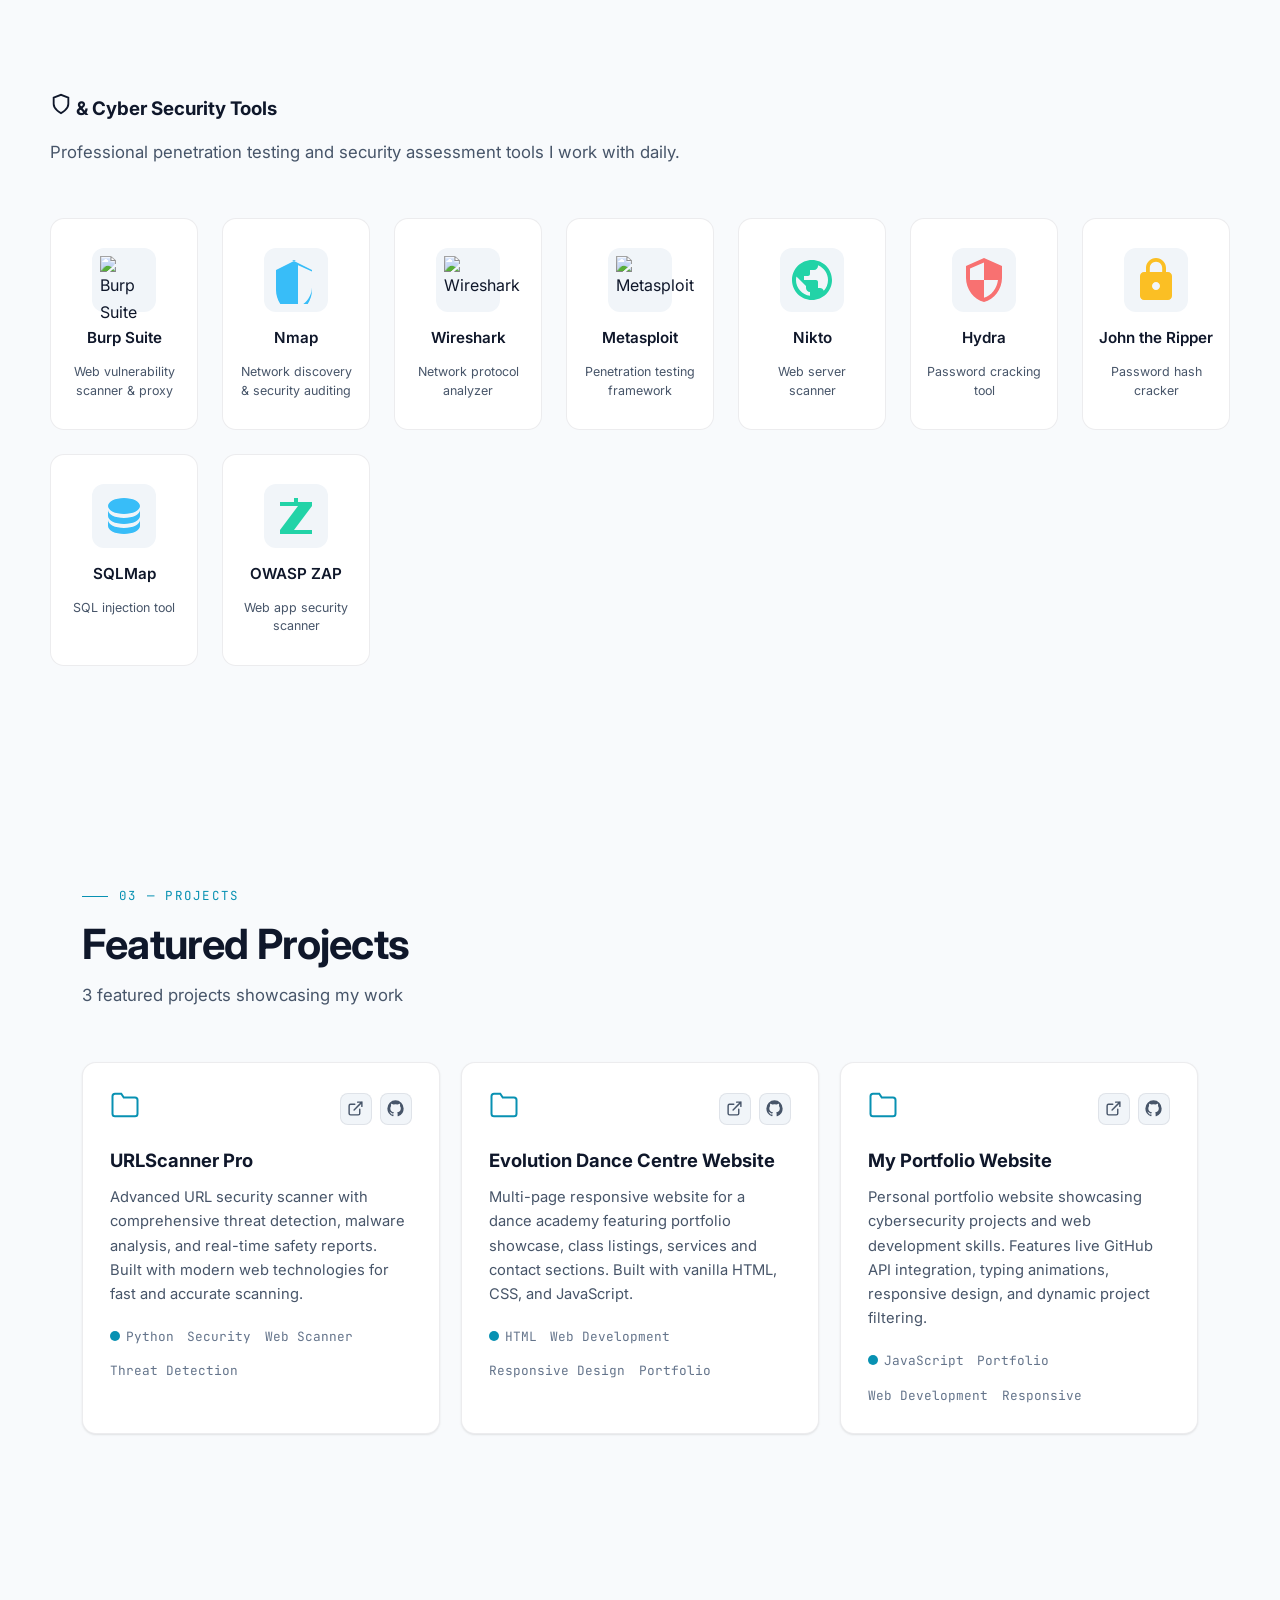
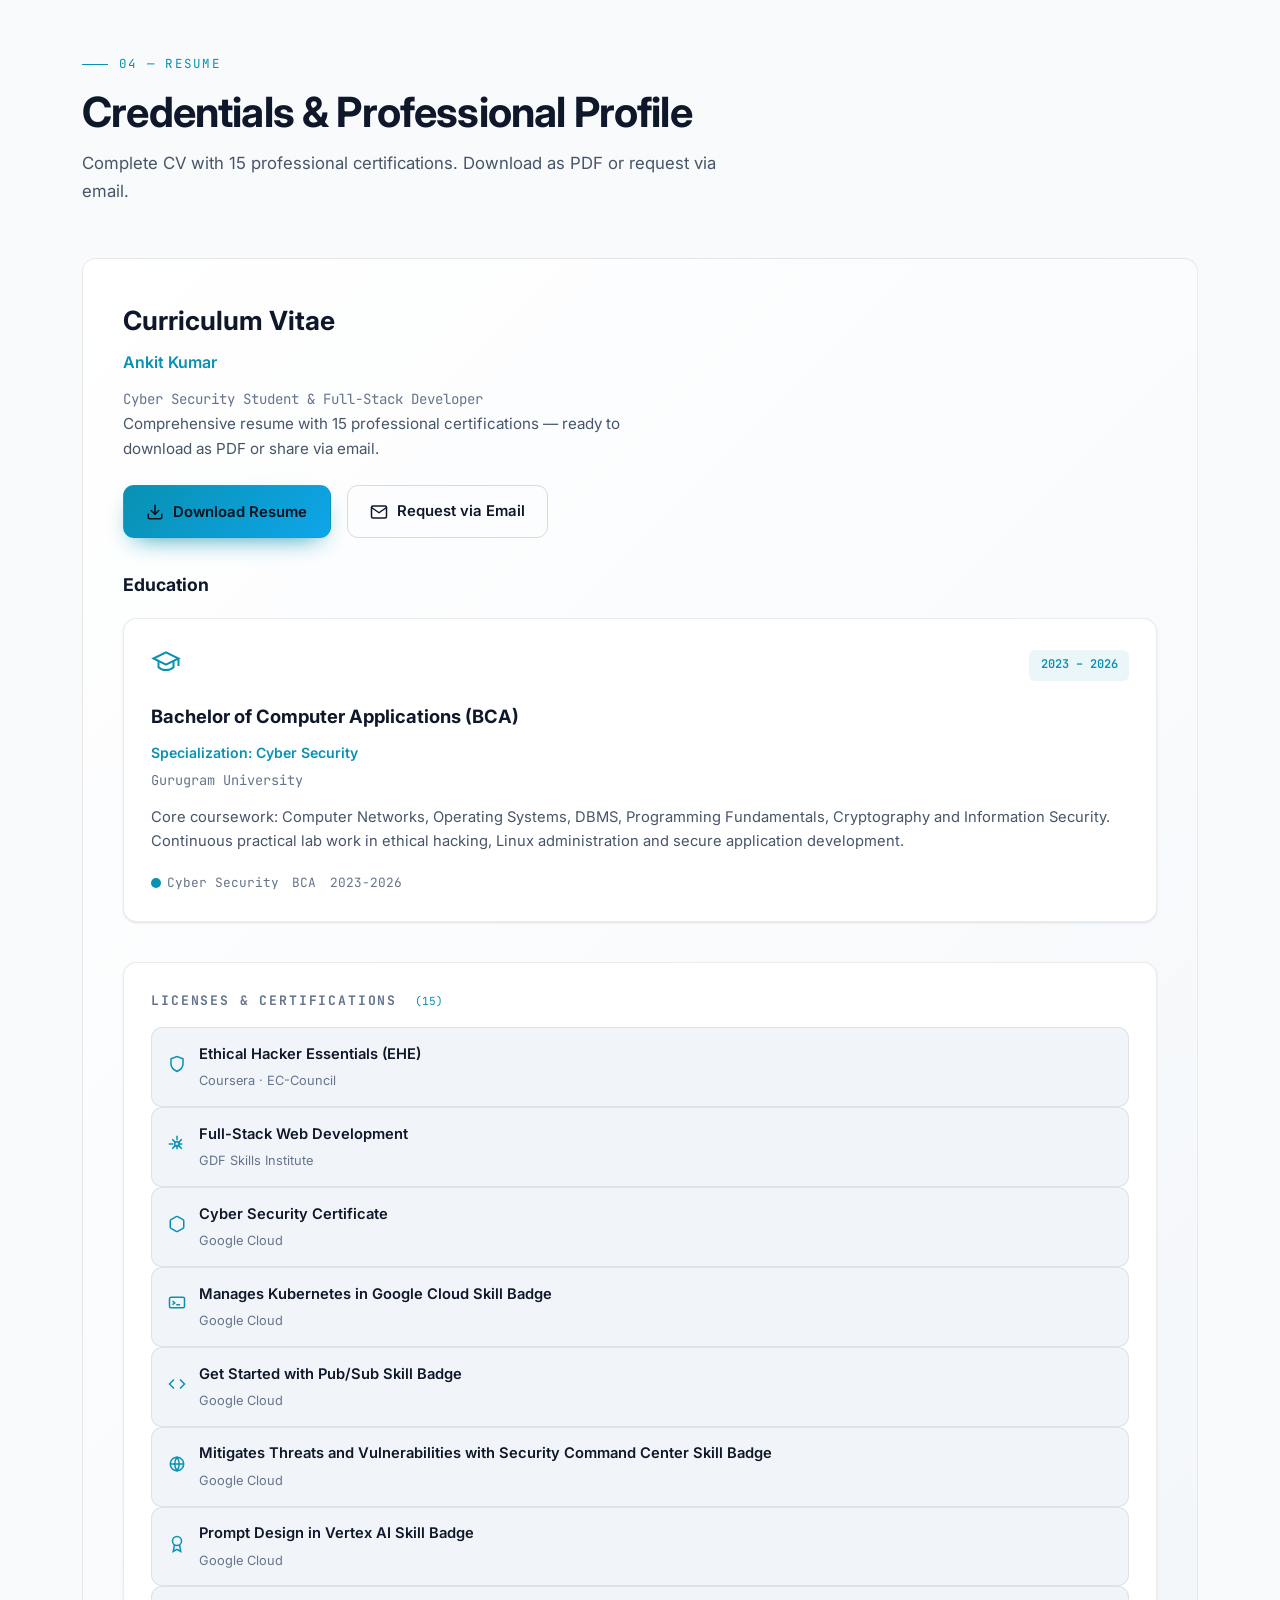
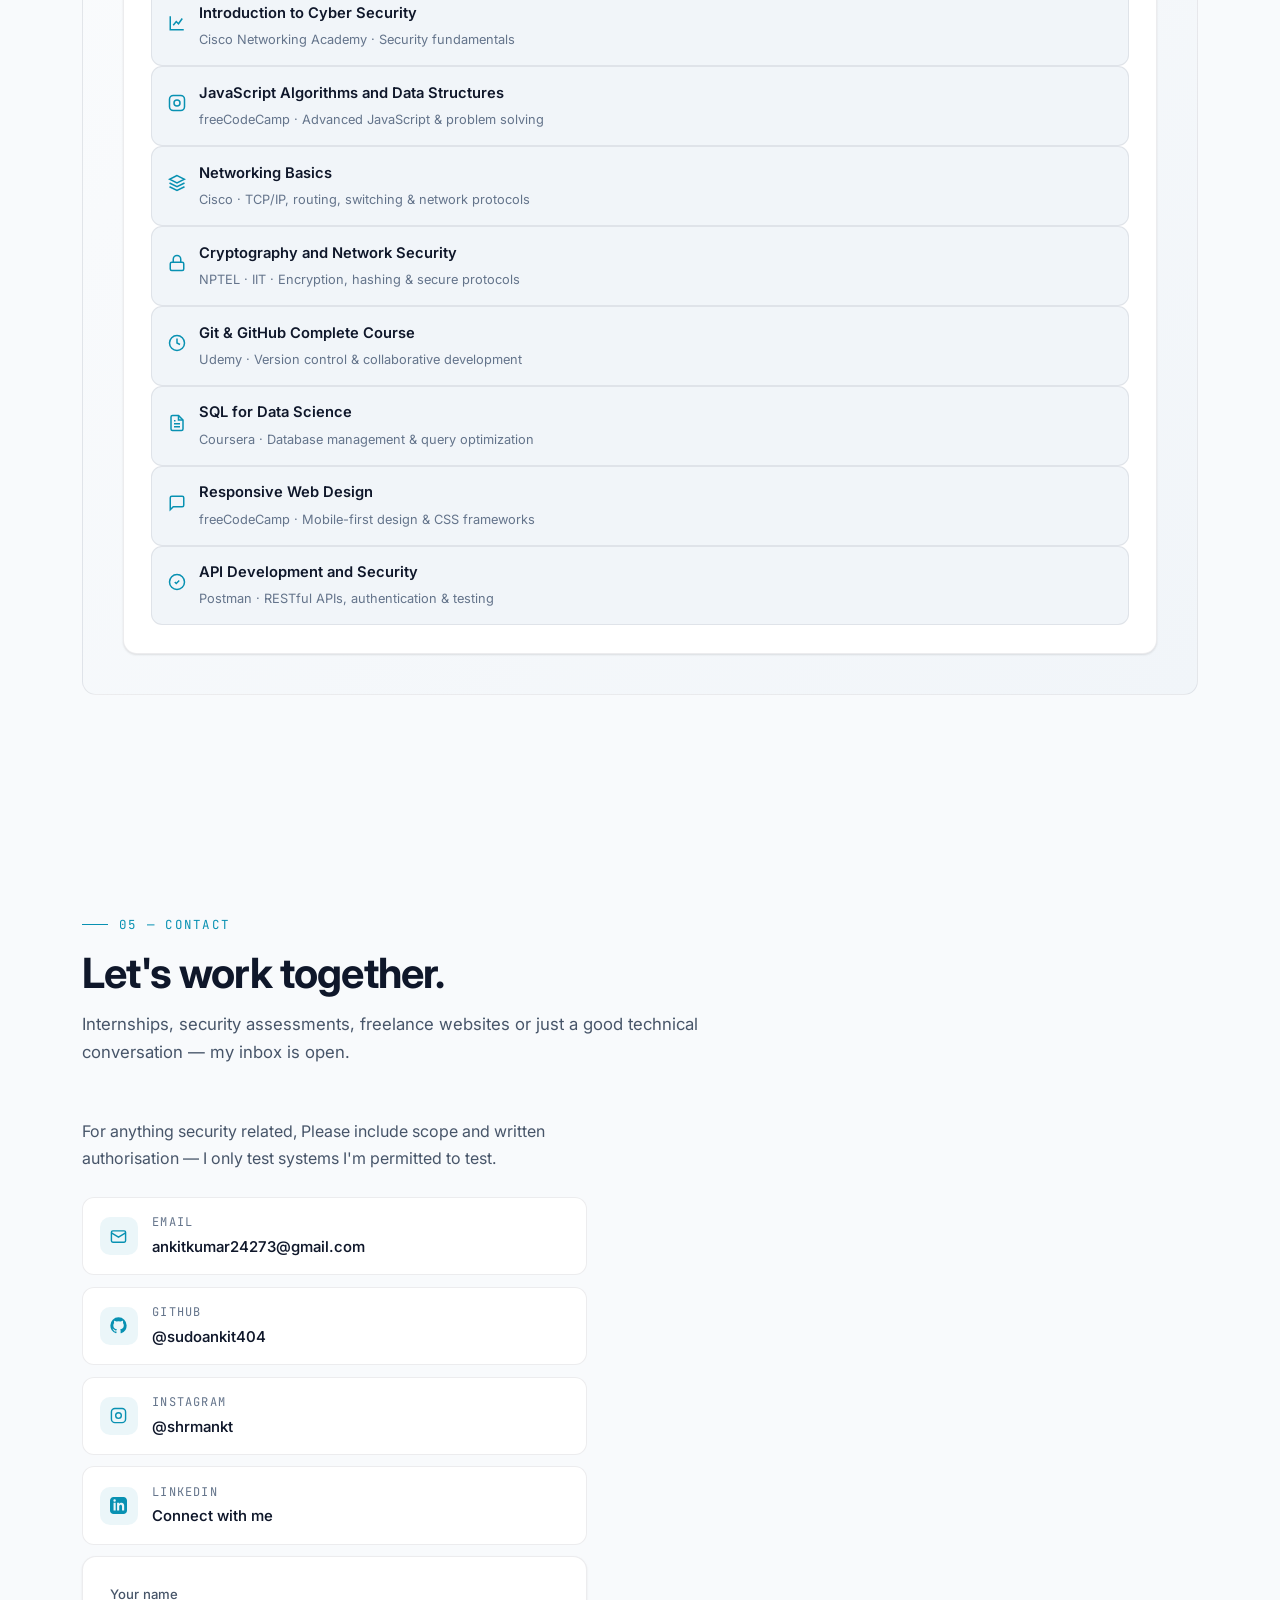
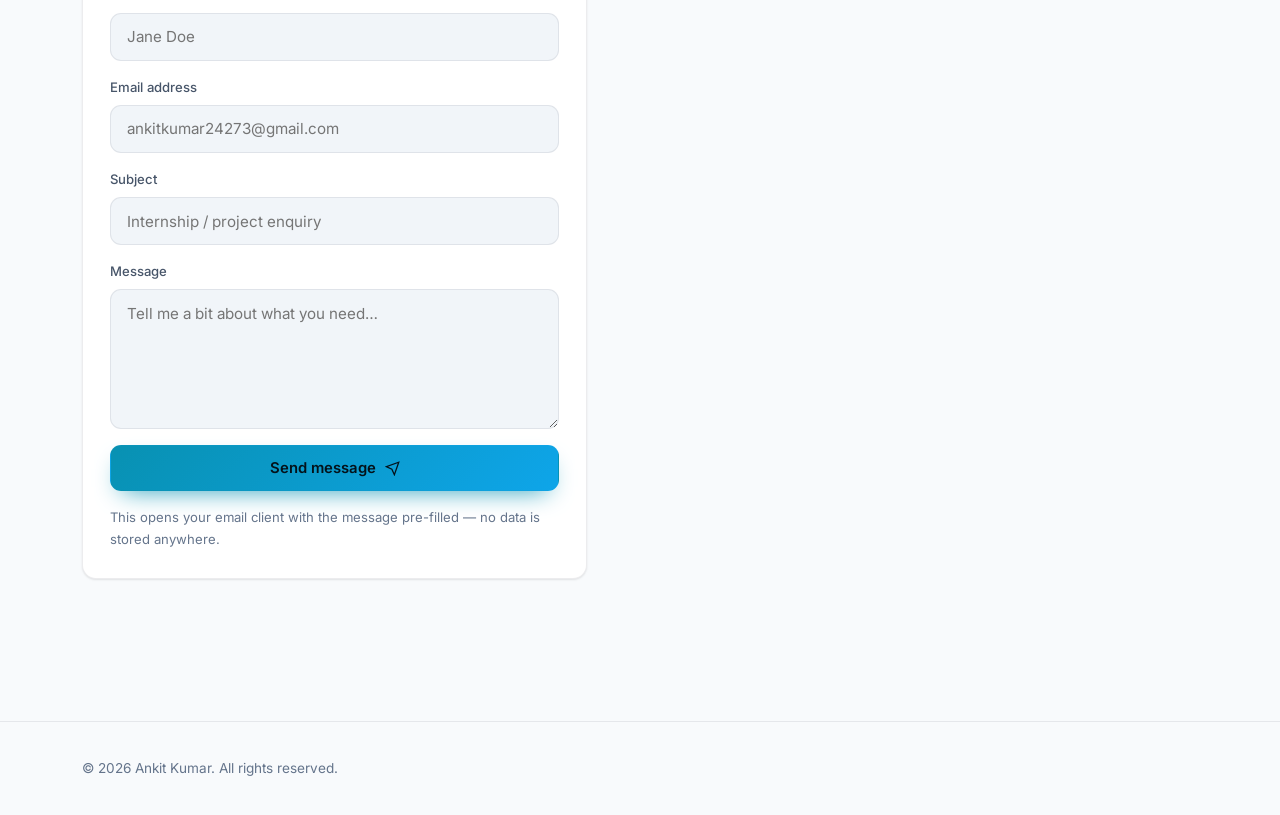
==== commit 30fcbce4: "Fix HTML encoding for 'Cyber Security Tools' title" ====
--- a/index.html
+++ b/index.html
@@ -315,7 +315,7 @@
     <div class="head">
       <h3 class="title">
         <svg width="22" height="22" viewBox="0 0 24 24" fill="none" stroke="currentColor" stroke-width="2" stroke-linecap="round"><path d="M12 22s8-4 8-10V5l-8-3-8 3v7c0 6 8 10 8 10z"/></svg>
-      Cyber Security Tools
+      &amp; Cyber Security Tools
       </h3>
       <p class="subtitle">Professional penetration testing and security assessment tools I work with daily.</p>
     </div>
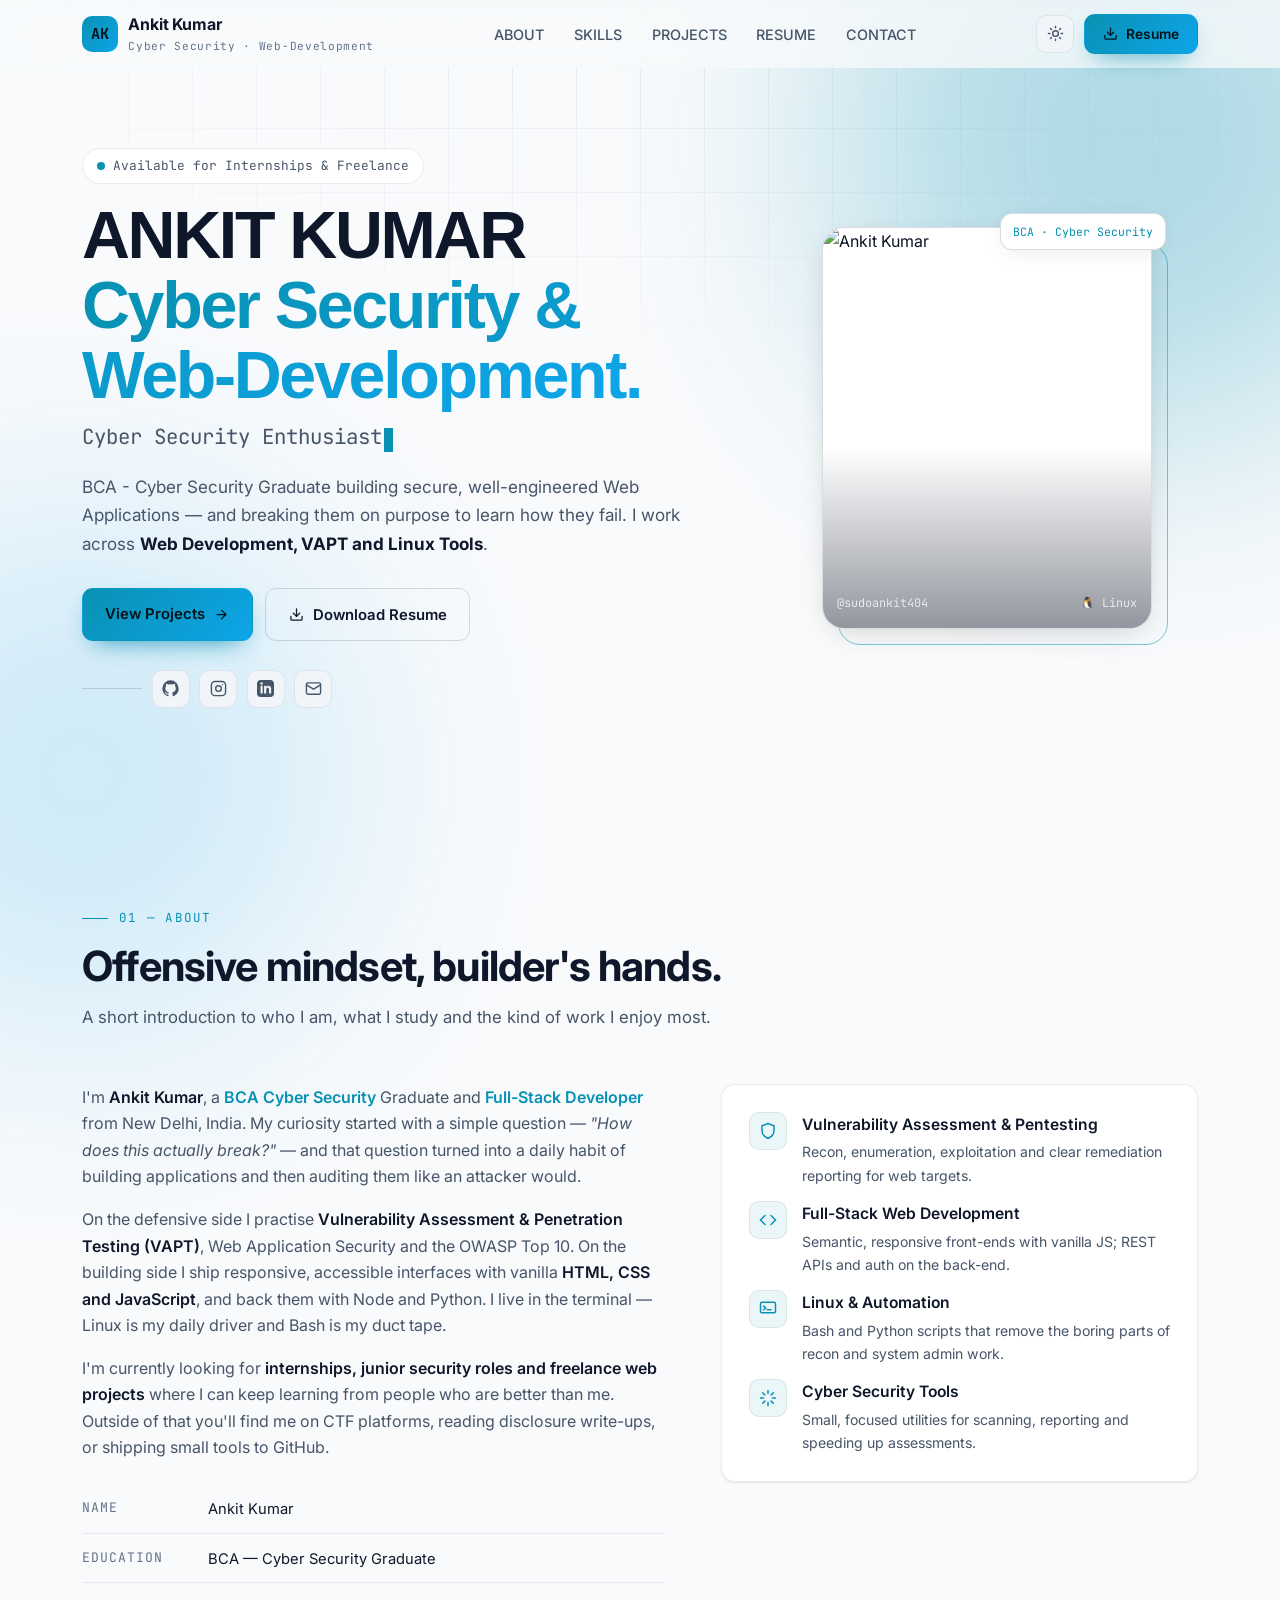
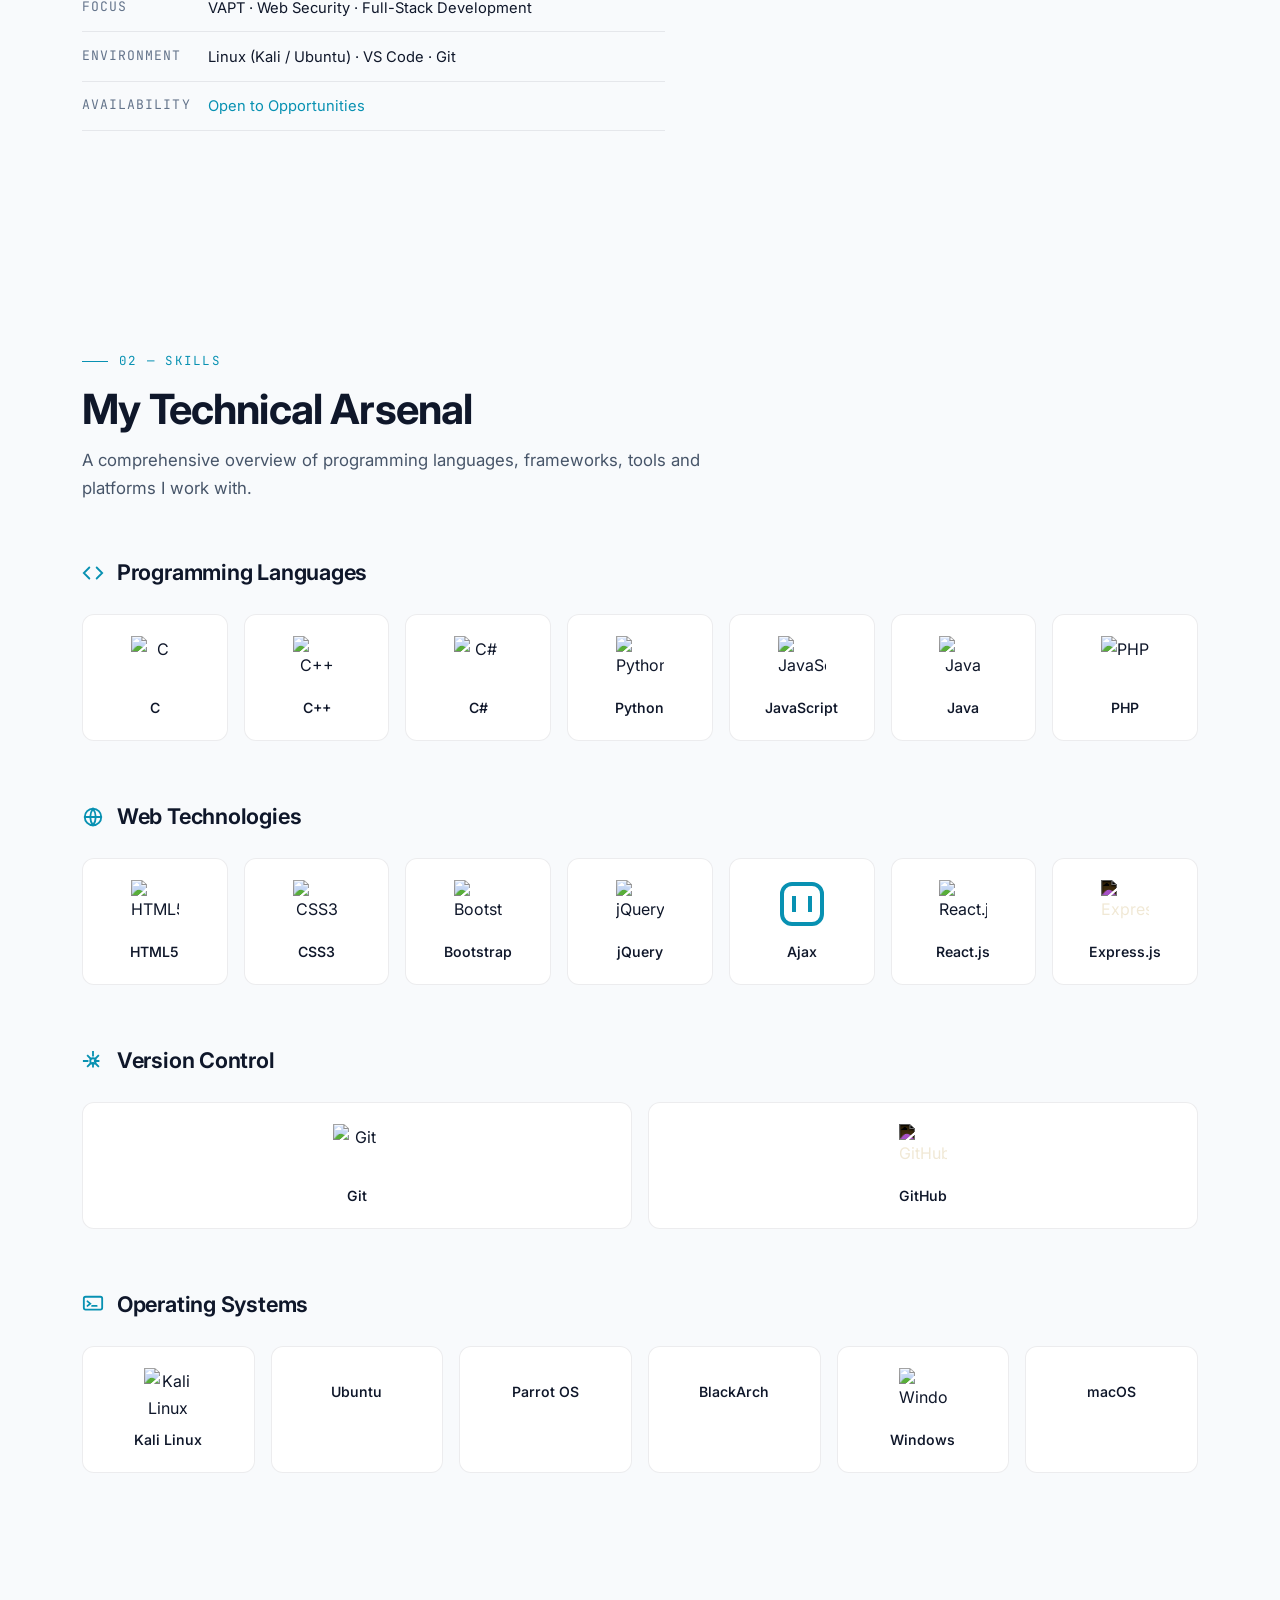
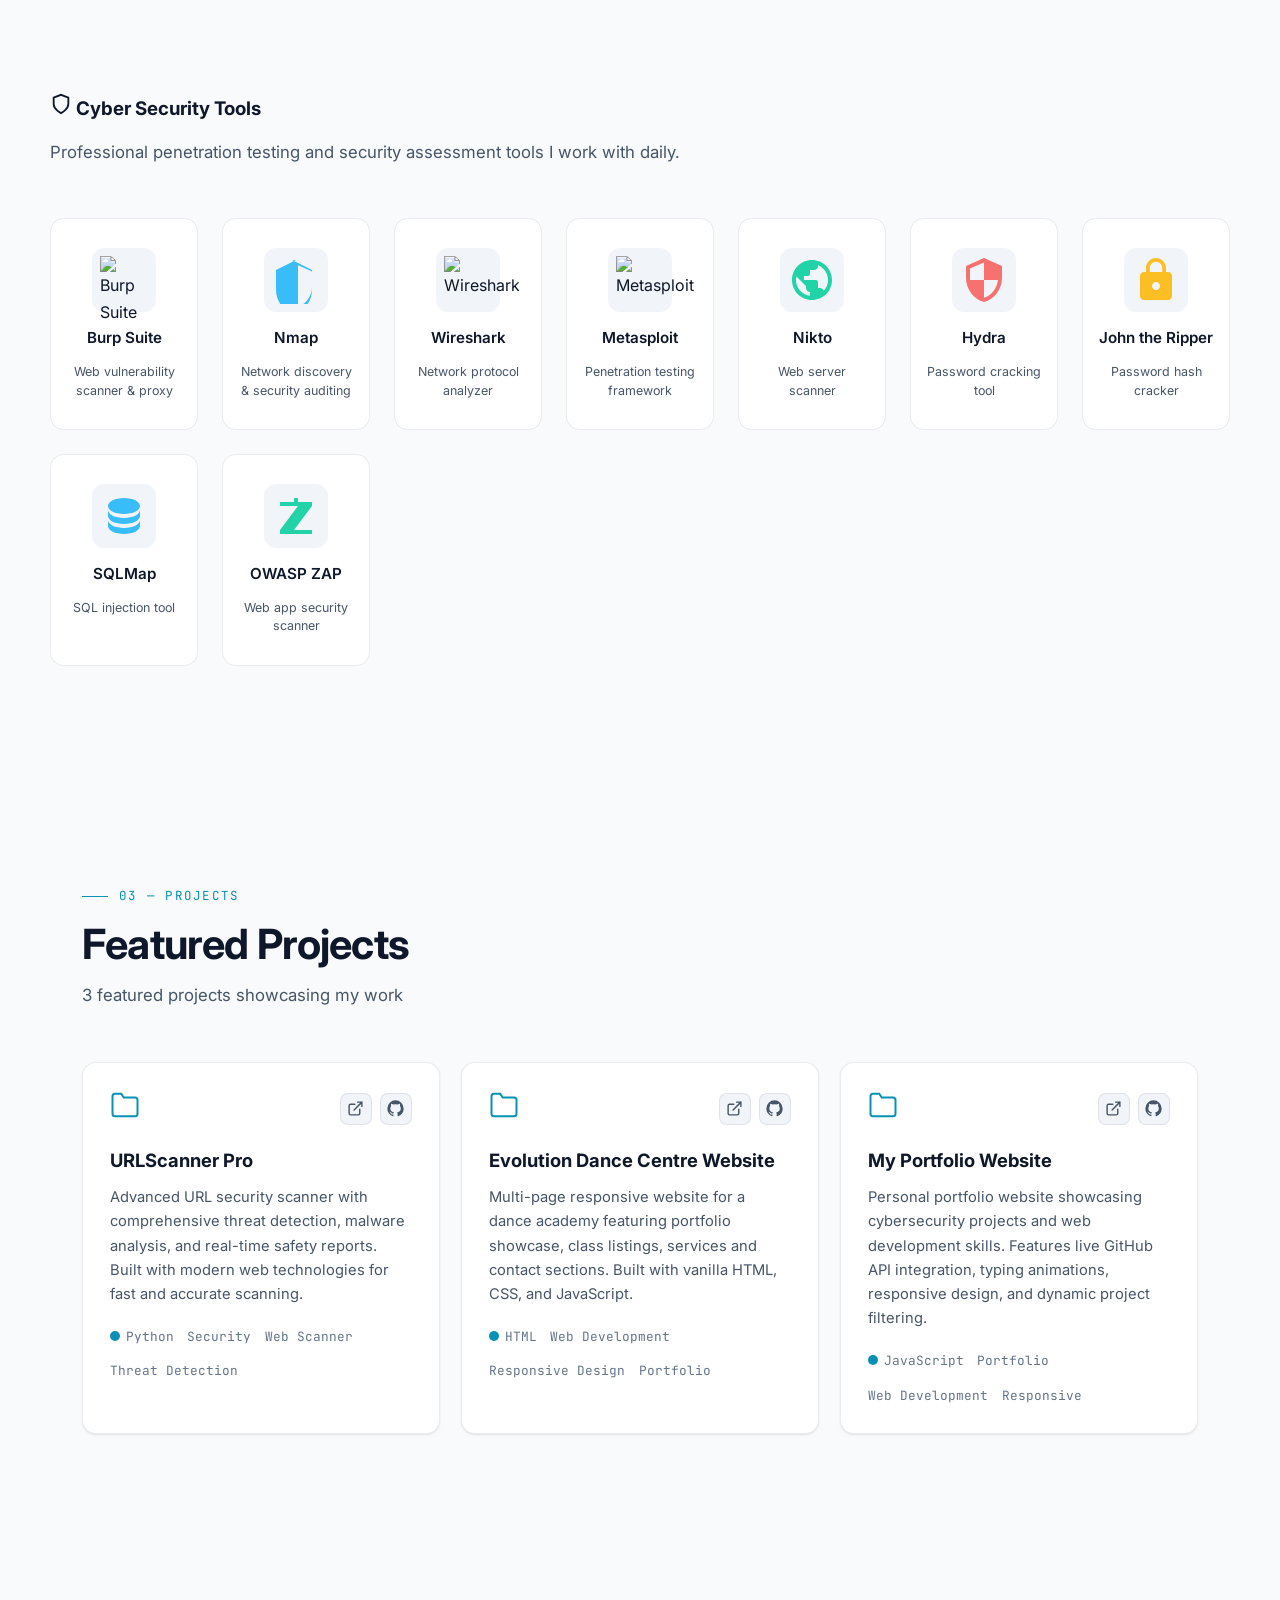
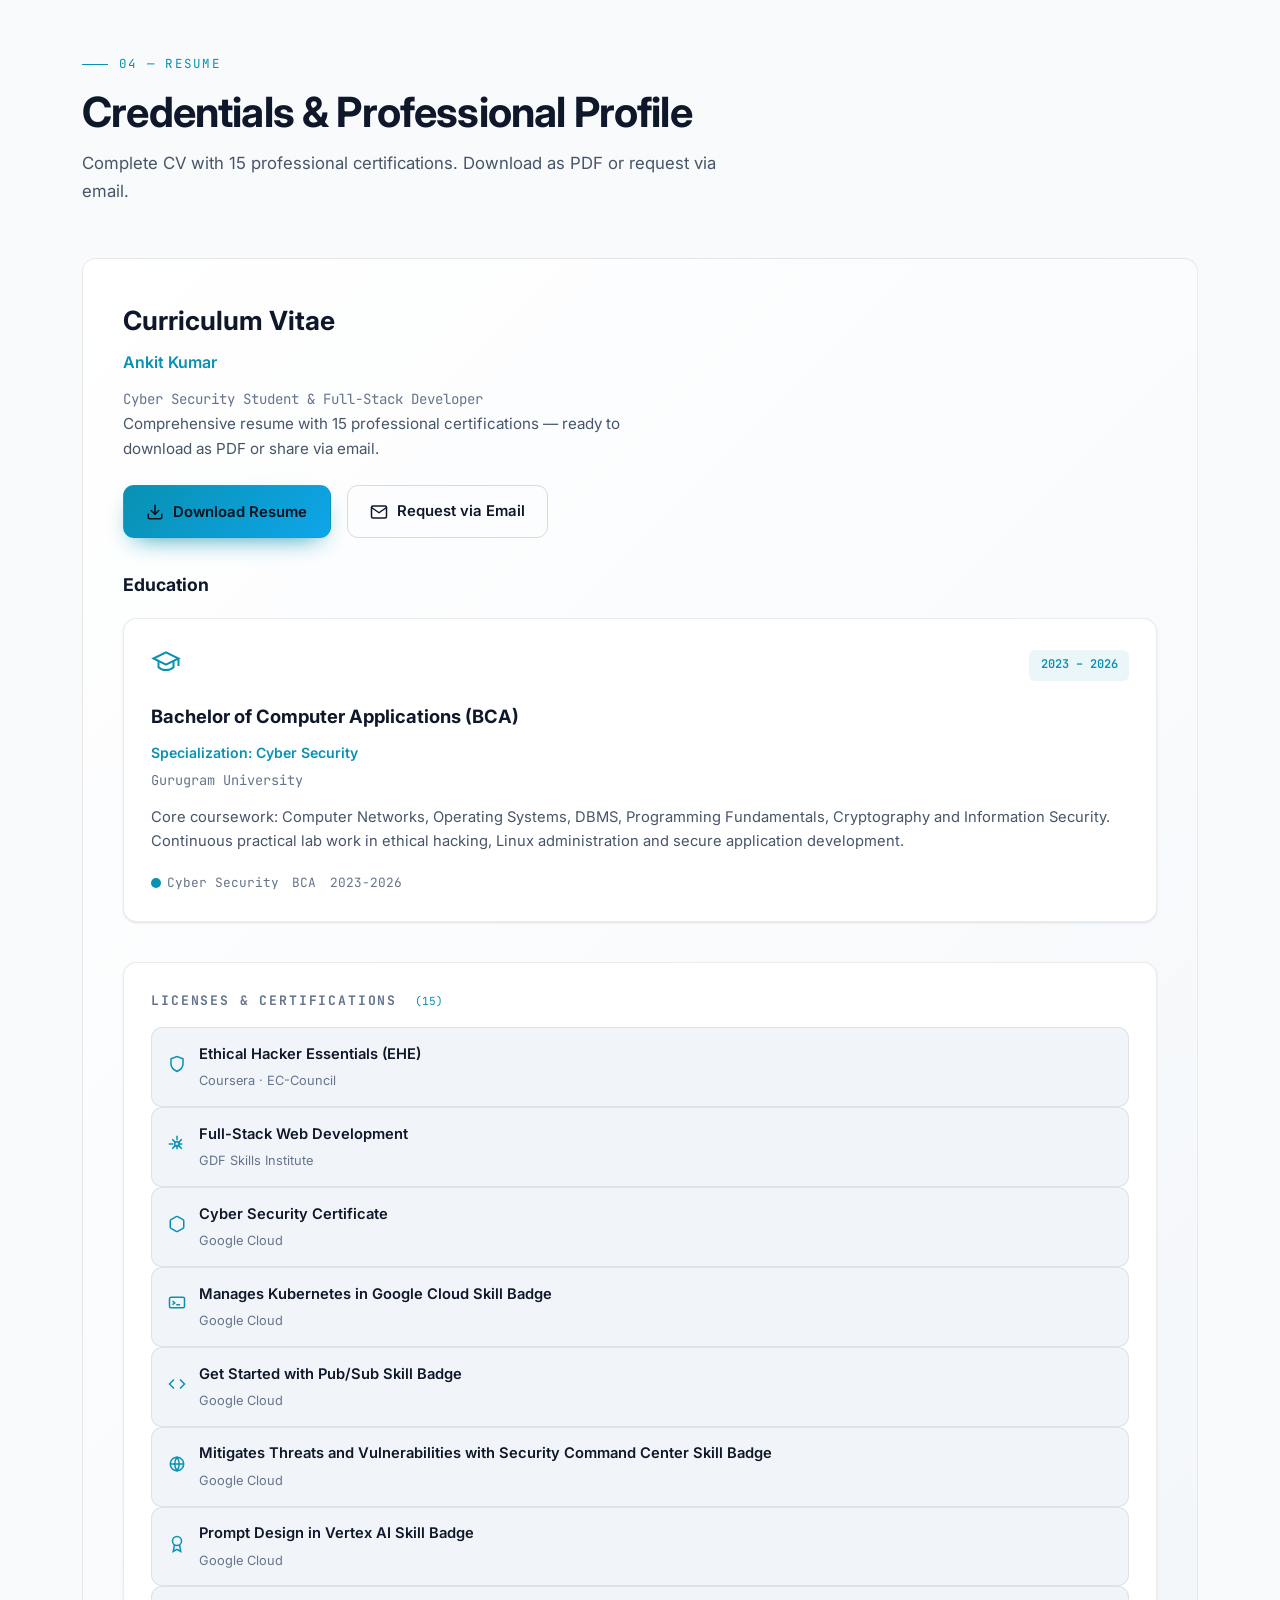
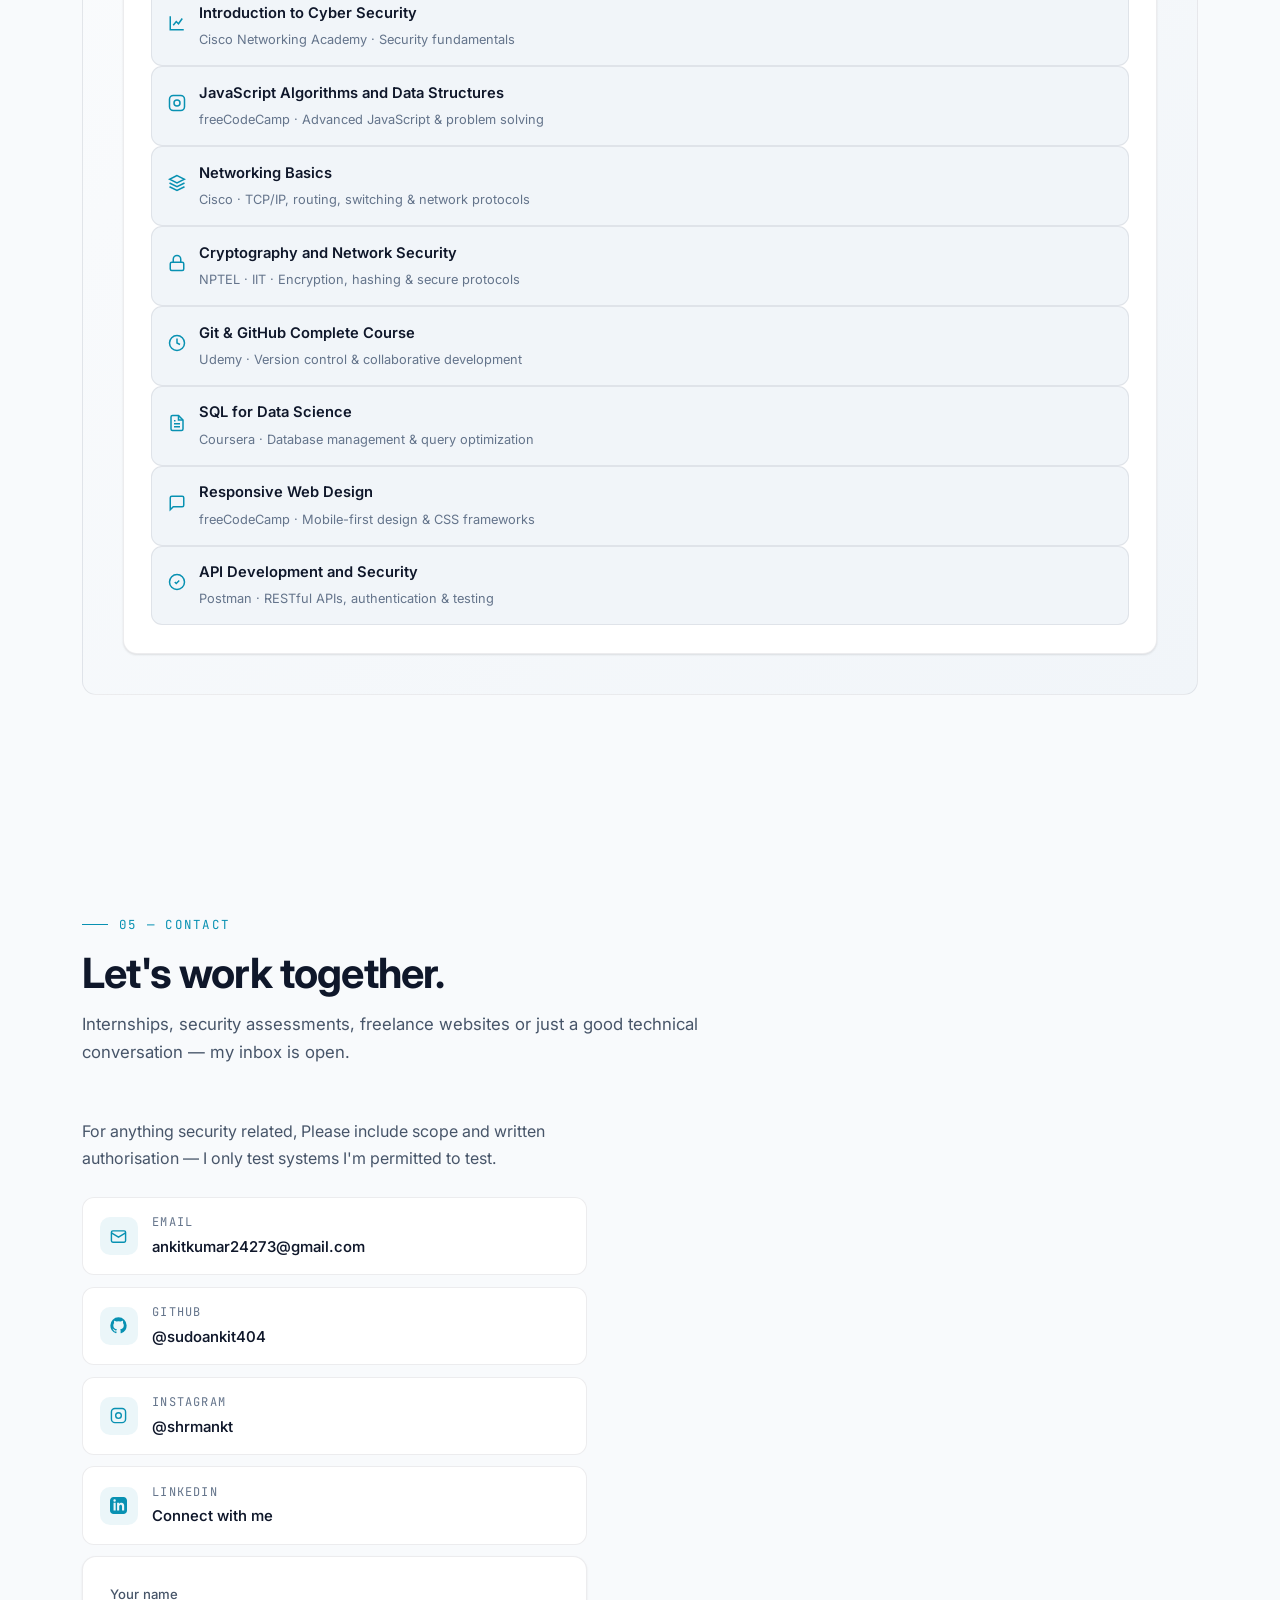
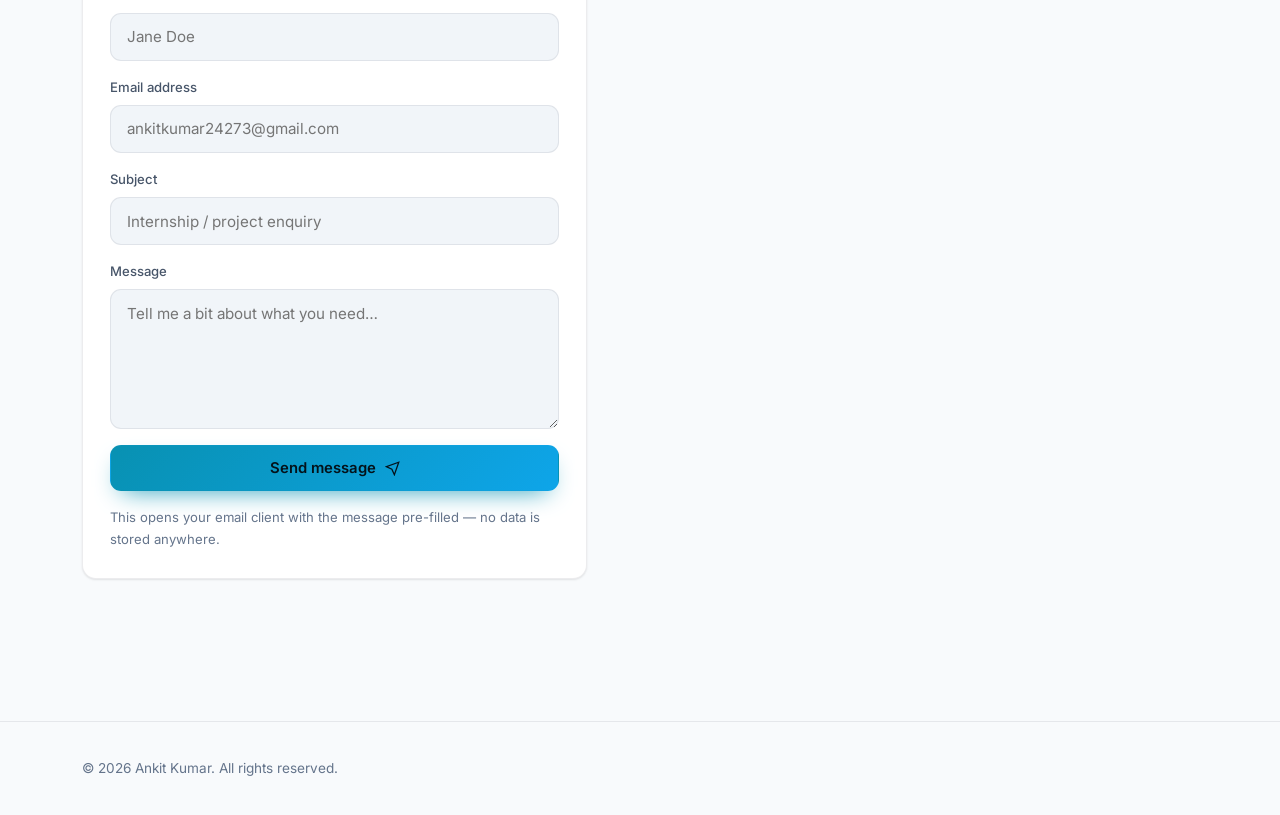
==== commit 91bbfc83: "Update index.html" ====
--- a/index.html
+++ b/index.html
@@ -315,7 +315,7 @@
     <div class="head">
       <h3 class="title">
         <svg width="22" height="22" viewBox="0 0 24 24" fill="none" stroke="currentColor" stroke-width="2" stroke-linecap="round"><path d="M12 22s8-4 8-10V5l-8-3-8 3v7c0 6 8 10 8 10z"/></svg>
-      &amp; Cyber Security Tools
+                        Cyber Security Tools
       </h3>
       <p class="subtitle">Professional penetration testing and security assessment tools I work with daily.</p>
     </div>
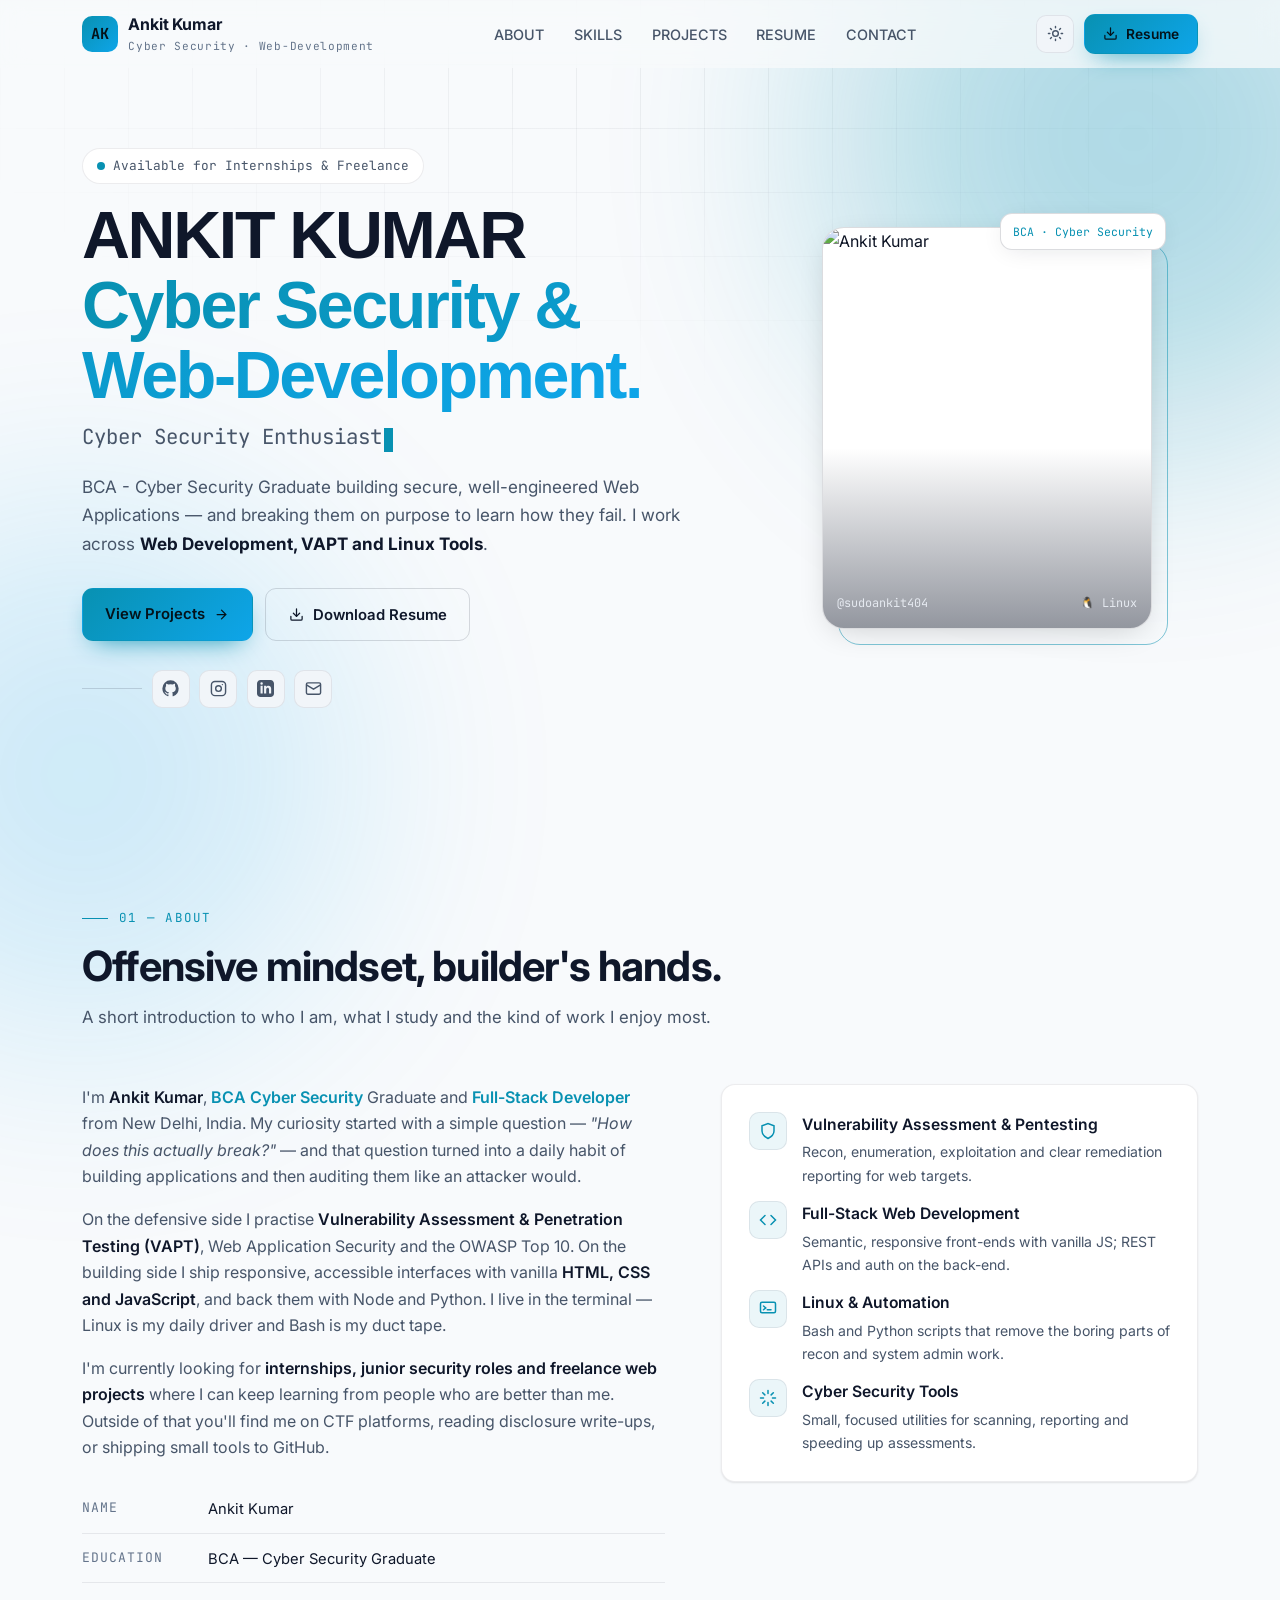
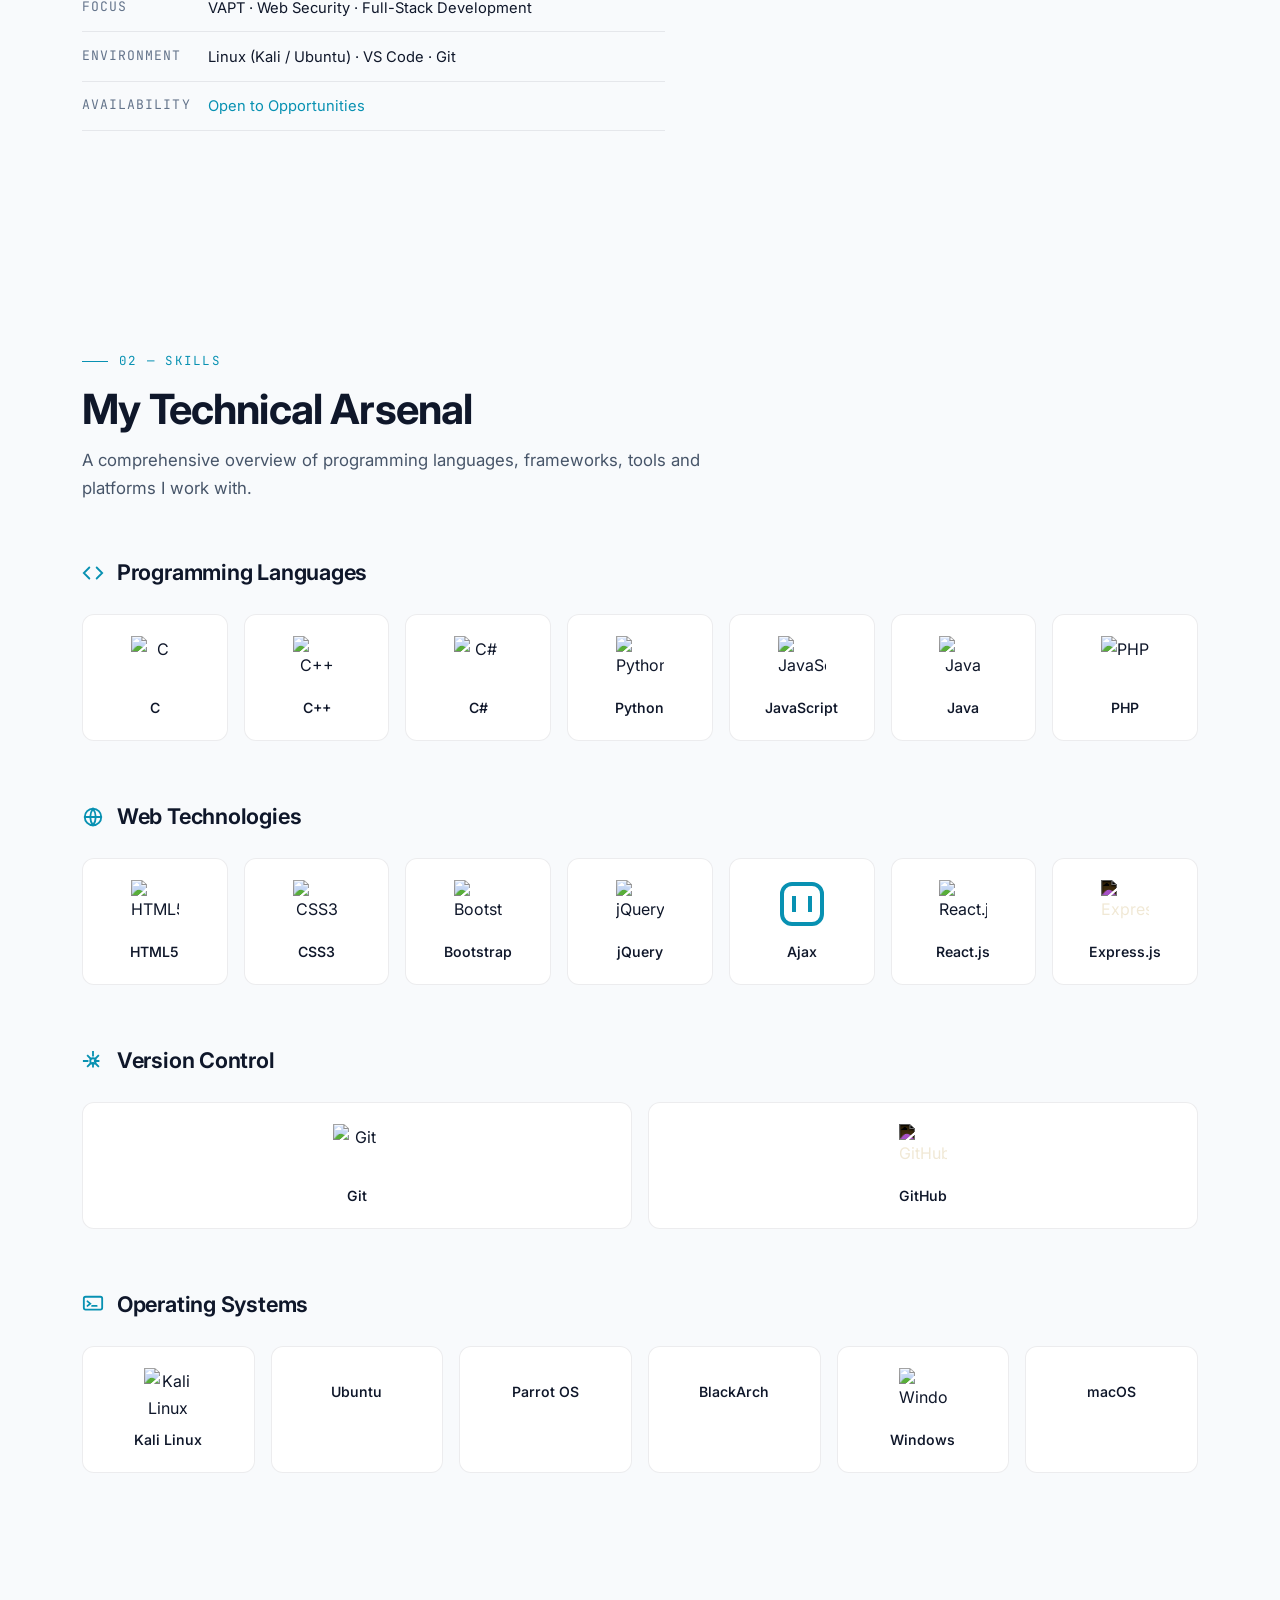
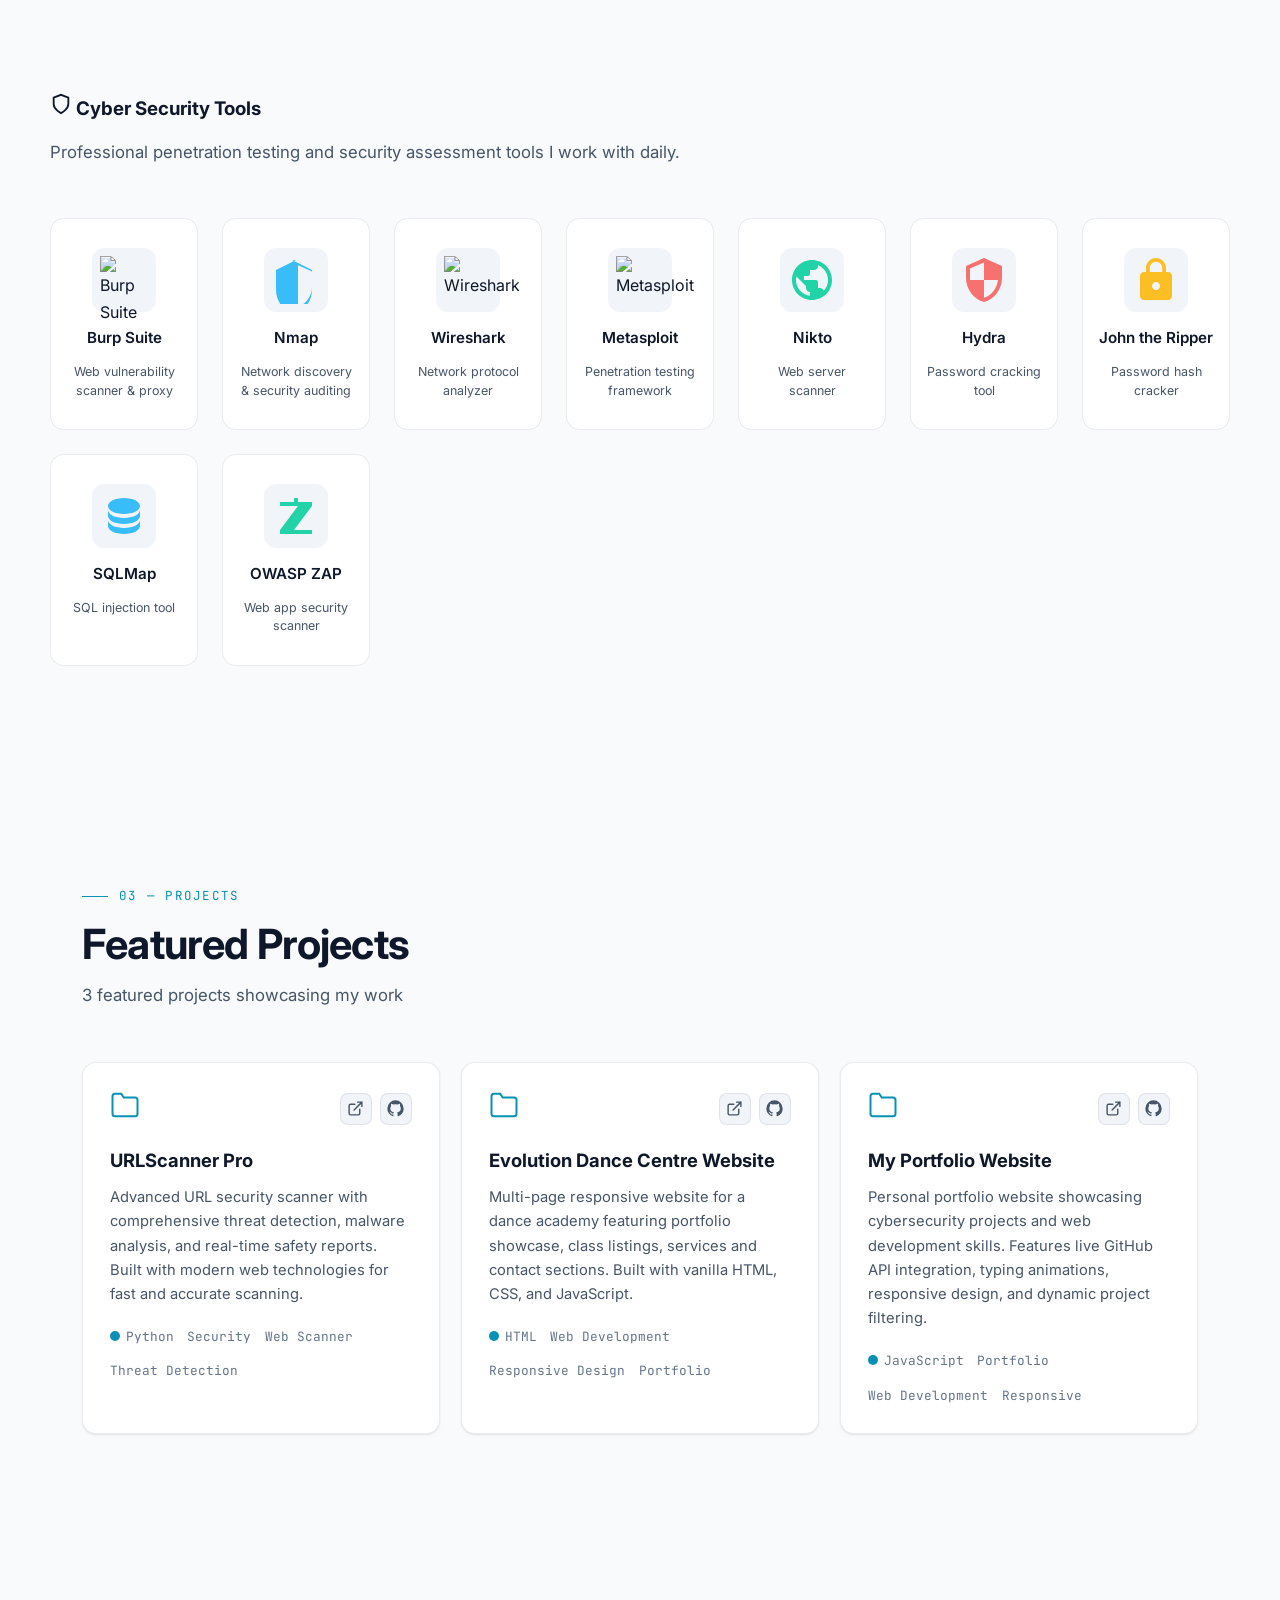
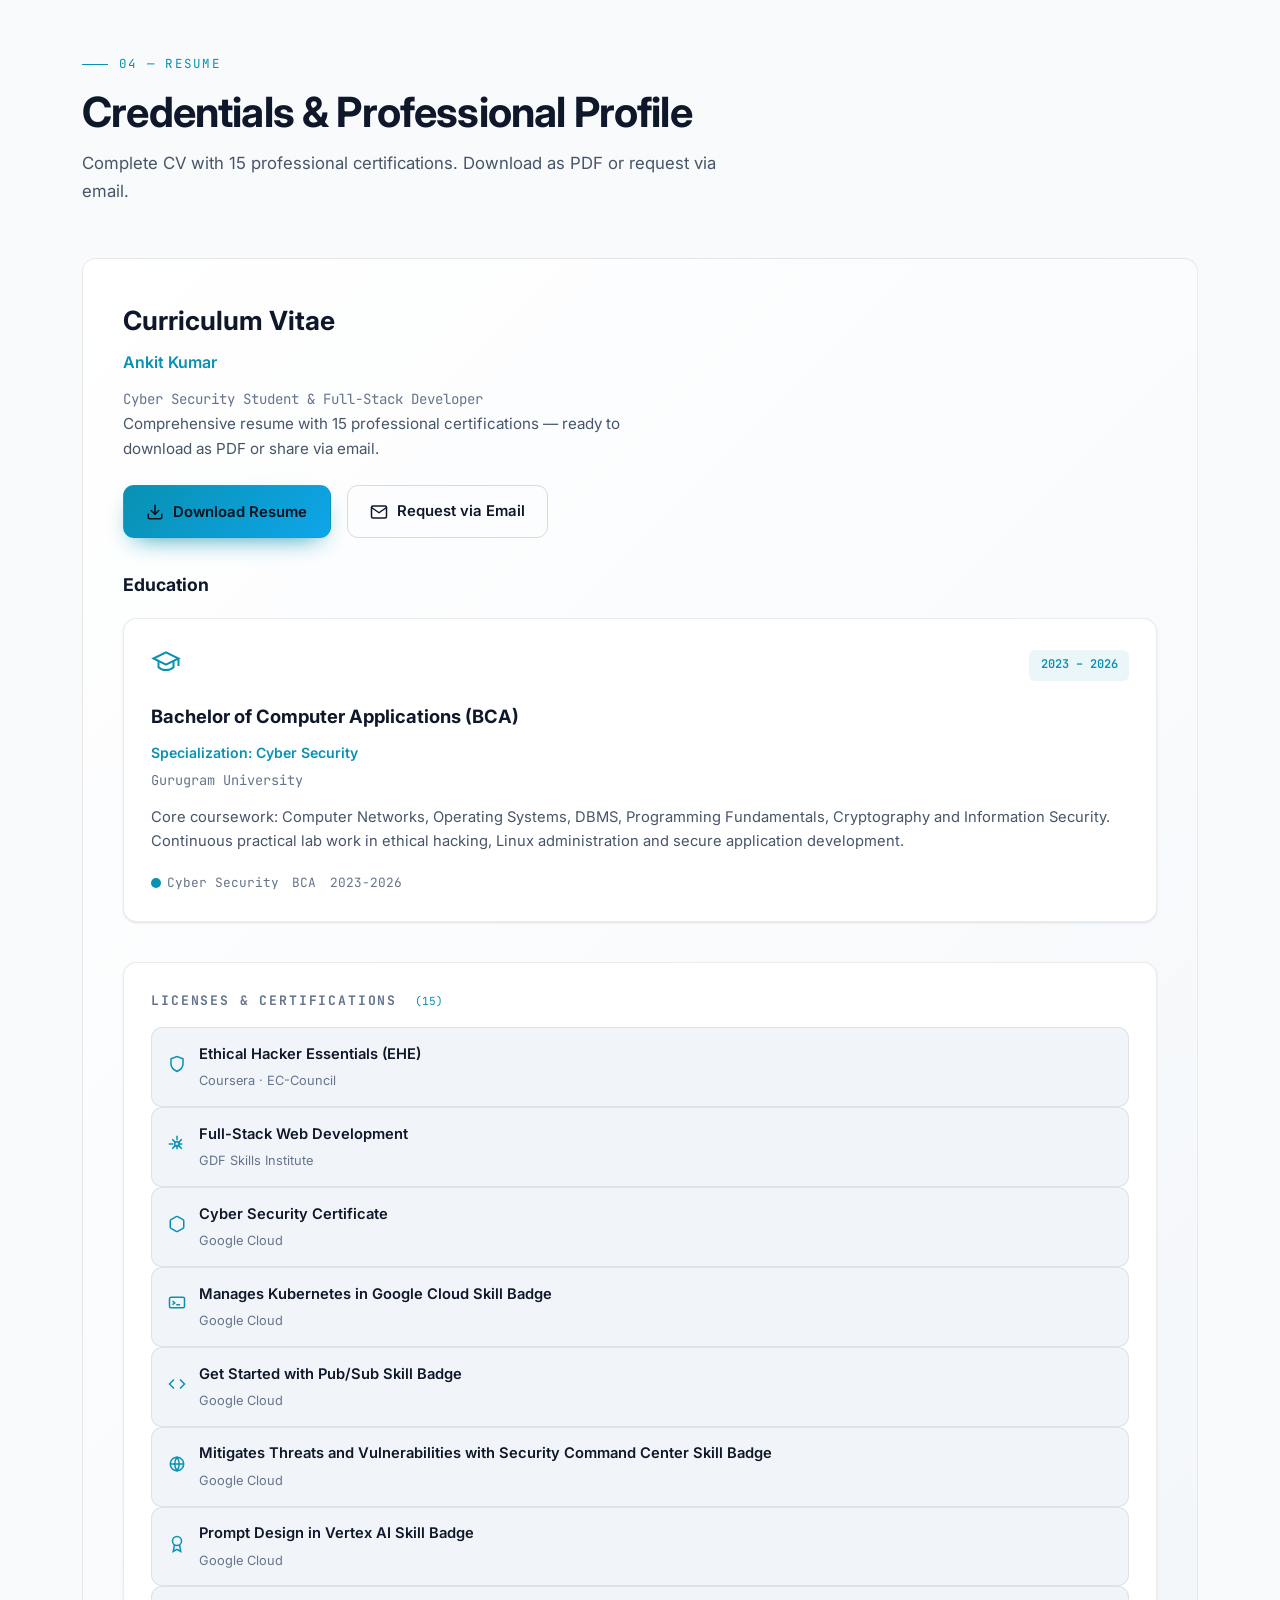
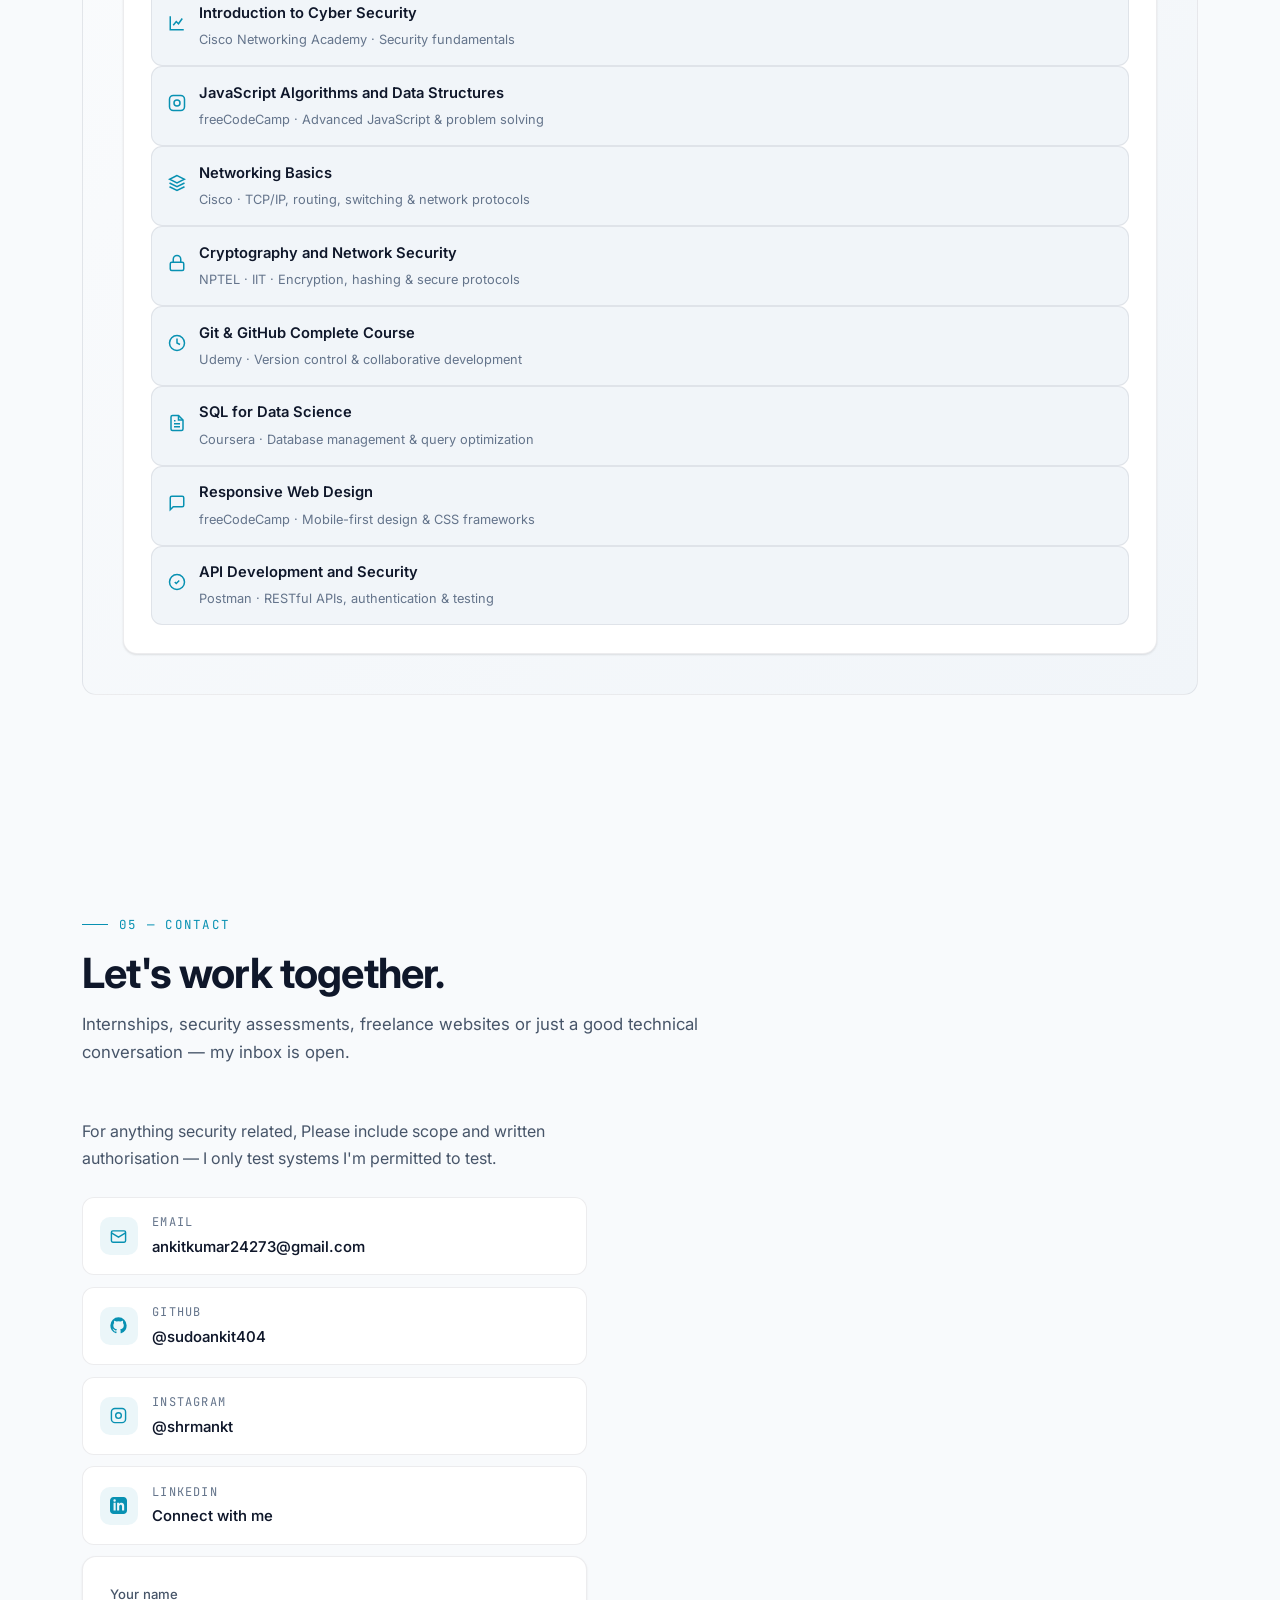
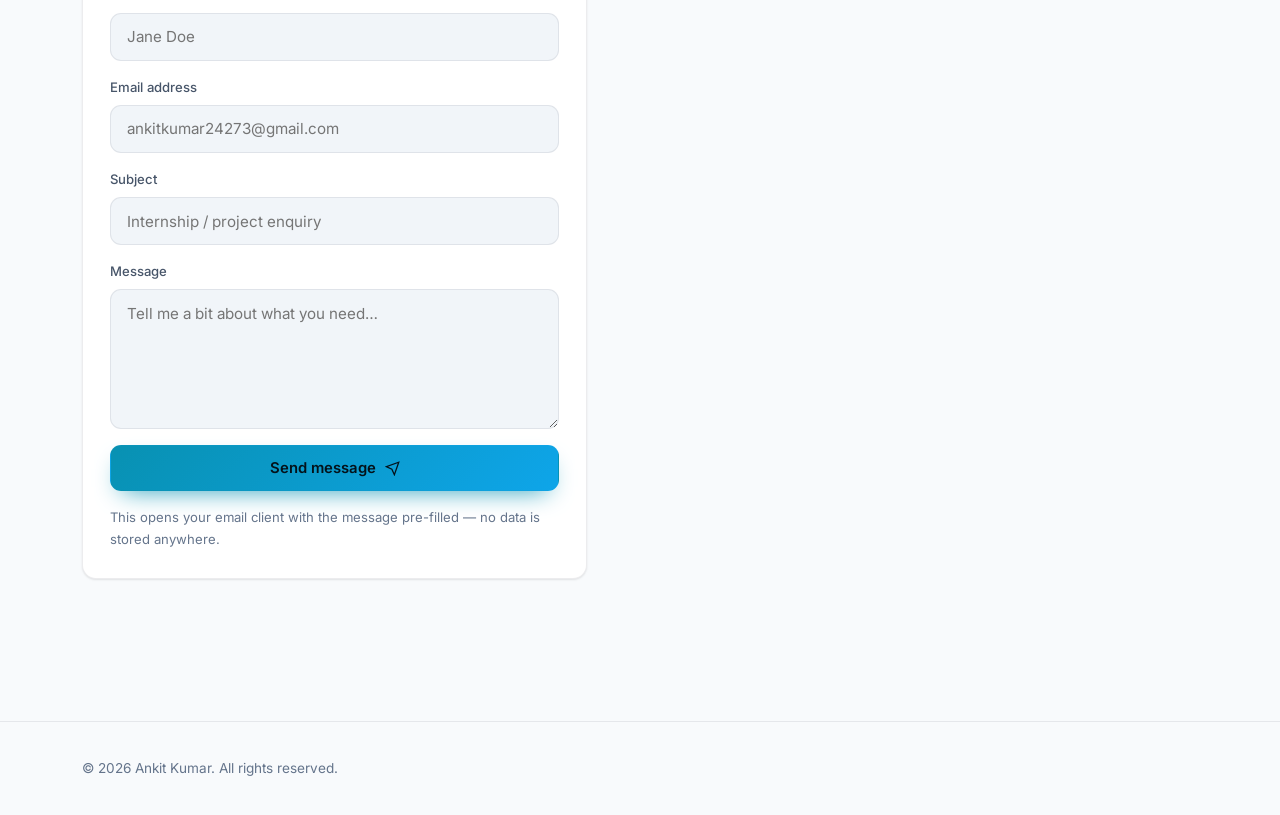
==== commit 1e1c4ce4: "Update index.html" ====
--- a/index.html
+++ b/index.html
@@ -127,7 +127,7 @@
     <div class="about-grid">
       <div class="reveal">
         <p>
-          I'm <strong>Ankit Kumar</strong>, a <span class="highlight">BCA Cyber Security</span> Graduate and
+          I'm <strong>Ankit Kumar</strong>, <span class="highlight">BCA Cyber Security</span> Graduate and
           <span class="highlight">Full-Stack Developer</span> from New Delhi, India. My curiosity started with a simple
           question — <em>"How does this actually break?"</em> — and that question turned into a daily habit of
           building applications and then auditing them like an attacker would.
